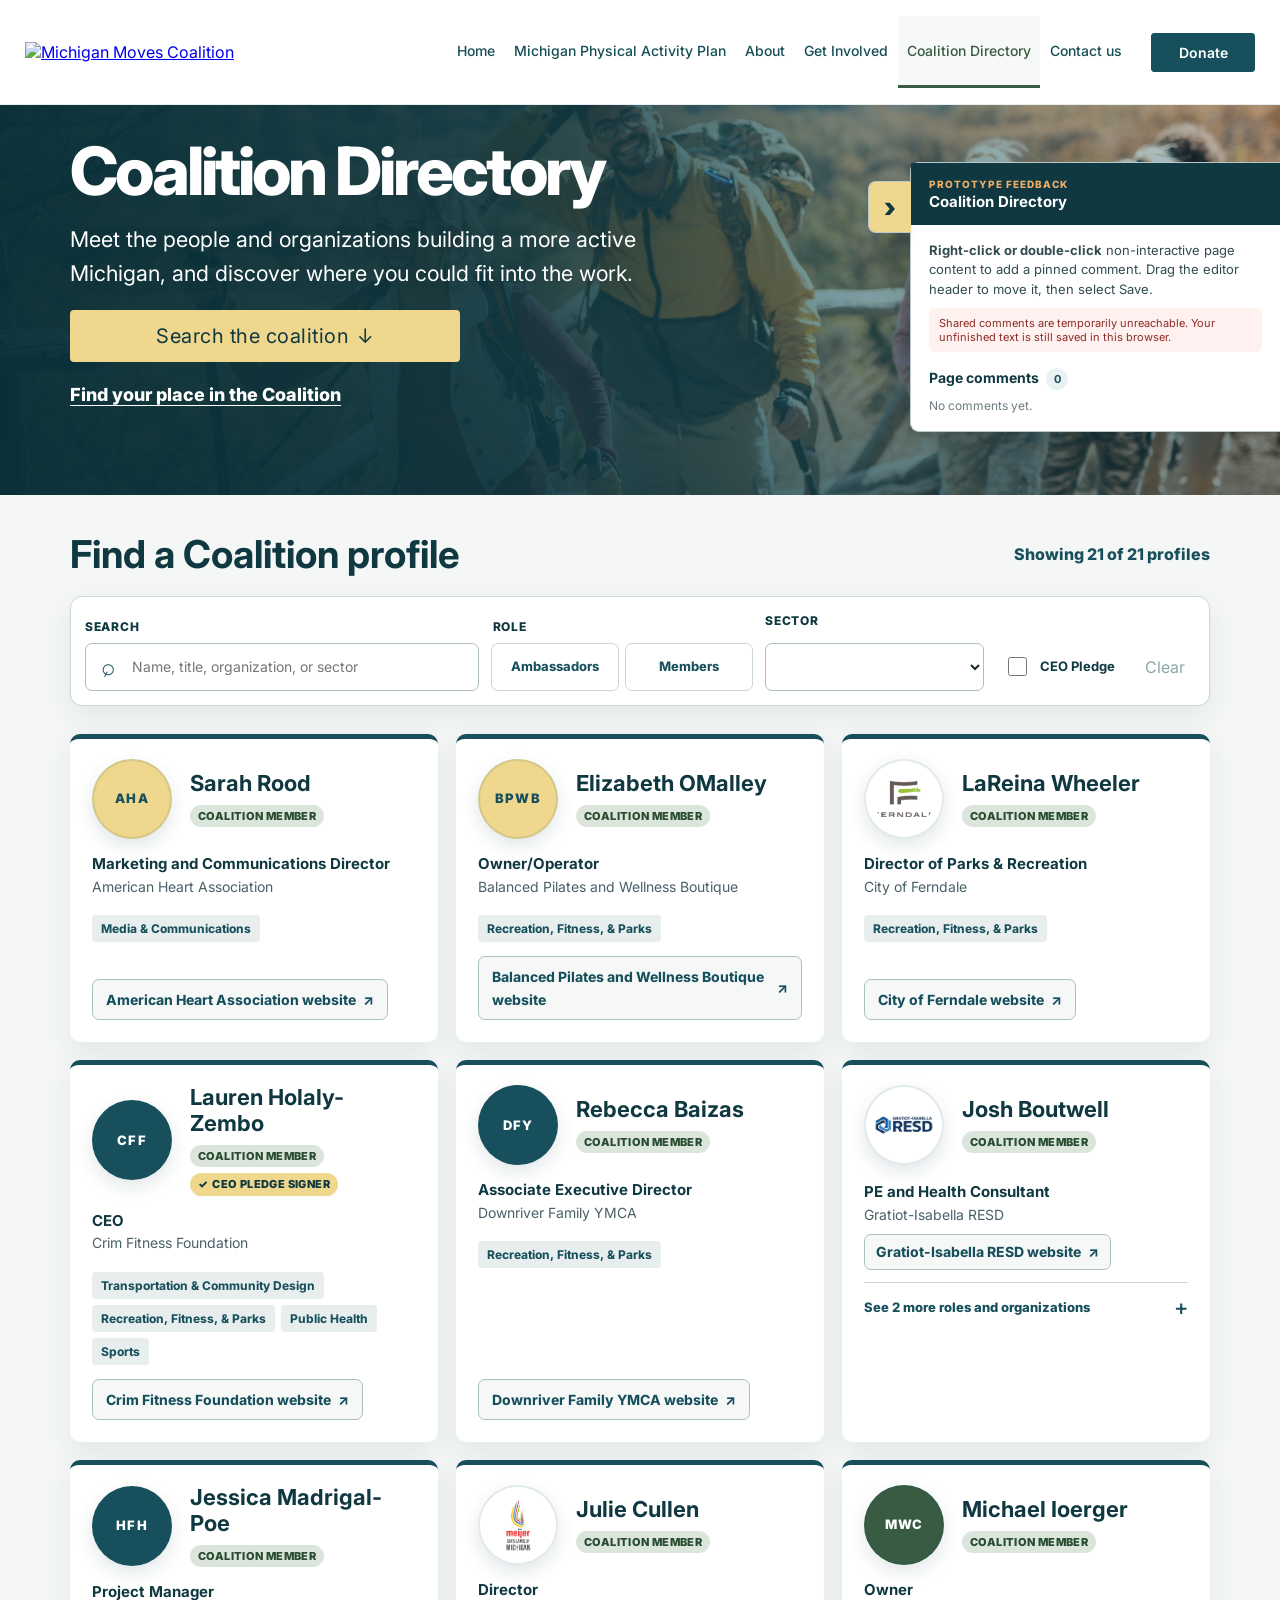
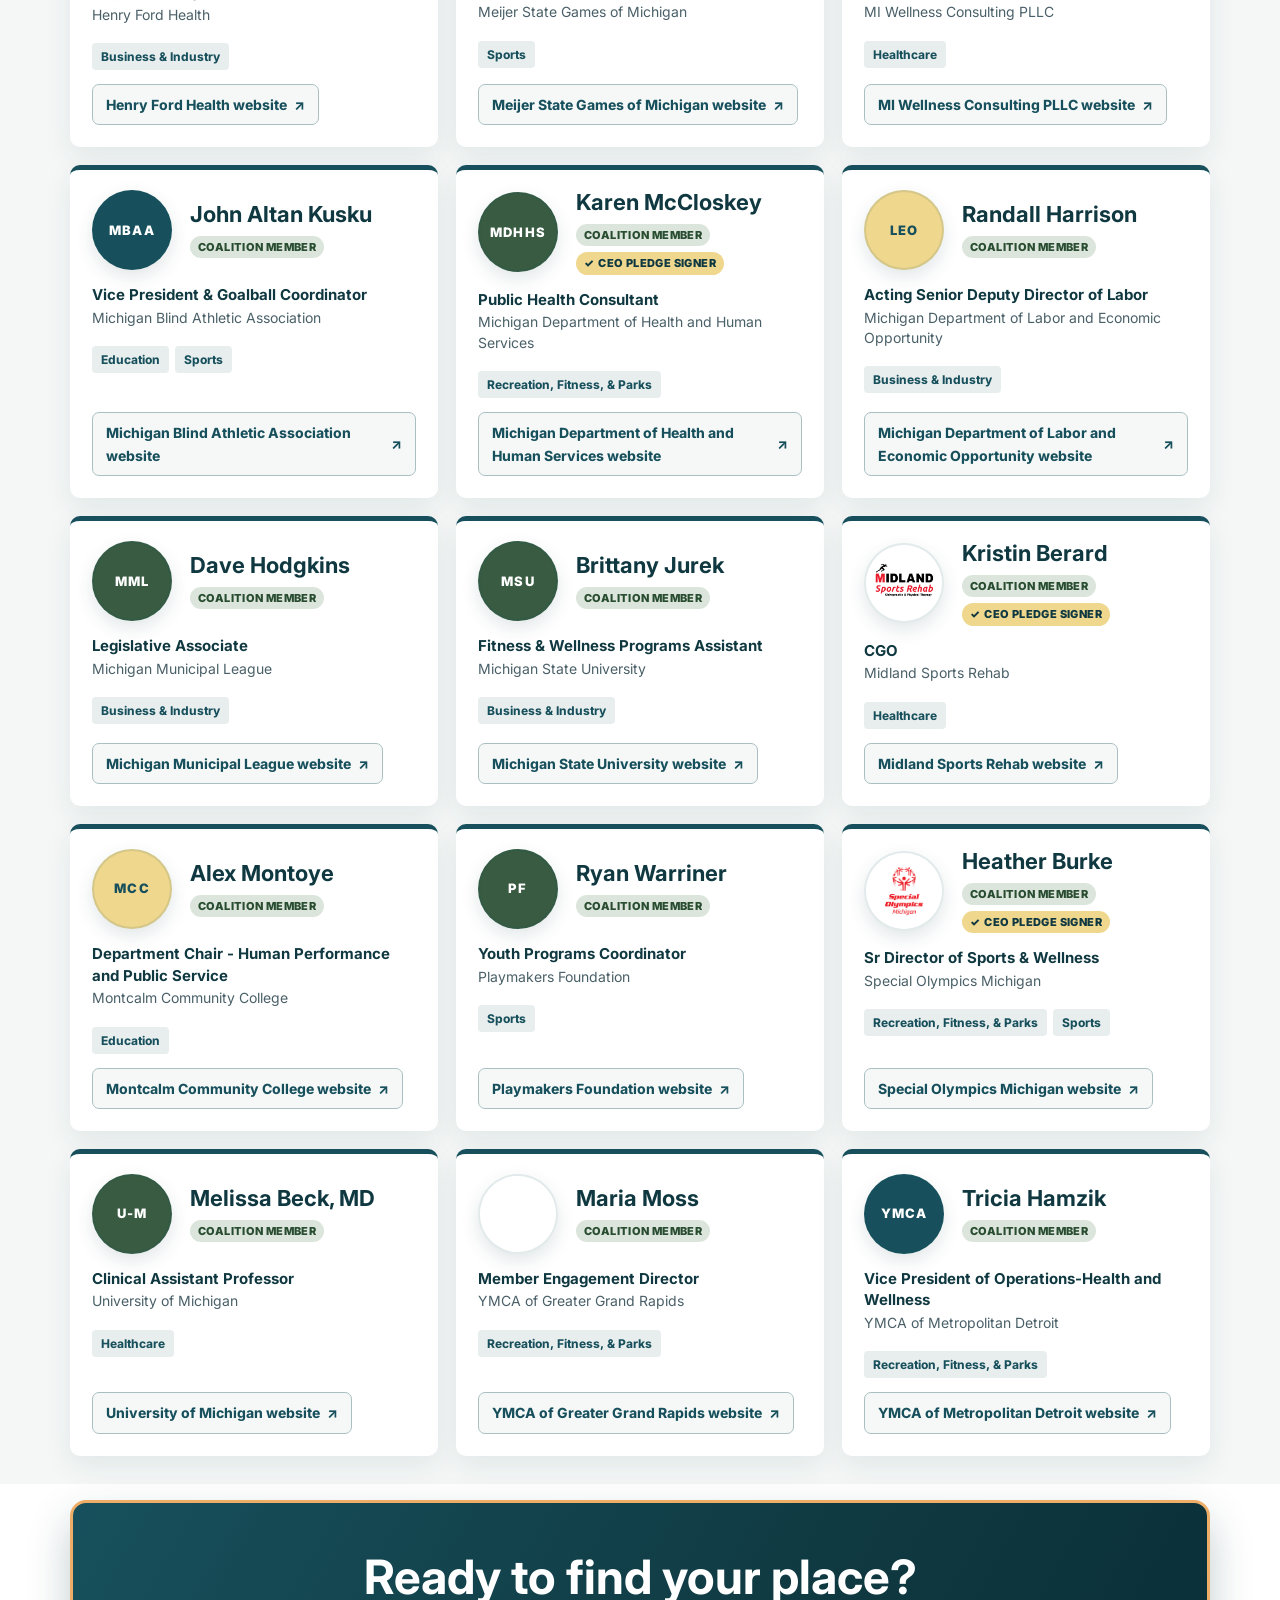
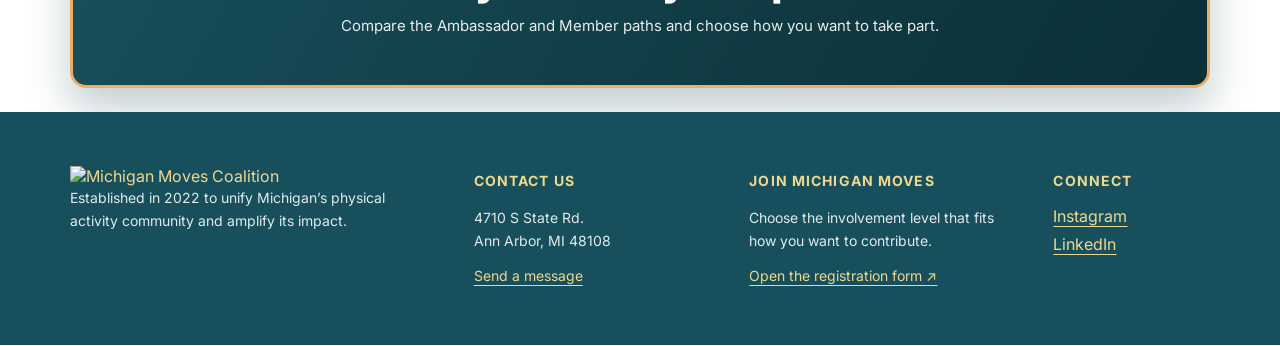
==== docs/directory/variation-a/index.html @ a7f6bd6b "Refine page disclosures and WordPress logo fit" ====
<!doctype html>
<html lang="en">
<head>
  <meta charset="utf-8">
  <meta name="viewport" content="width=device-width, initial-scale=1">
  <meta name="robots" content="noindex, nofollow">
  <meta name="description" content="Find Michigan Moves Coalition members and ambassadors by name, role, organization, or sector.">
  <title>Coalition Directory | Michigan Moves Coalition</title>
  <link rel="icon" href="https://mimoves.org/wp-content/uploads/2024/03/Michigan-Moves_Logo-file-02-scaled-e1778529809704-1024x288.png">
  <link rel="preconnect" href="https://fonts.googleapis.com">
  <link rel="preconnect" href="https://fonts.gstatic.com" crossorigin>
  <link href="https://fonts.googleapis.com/css2?family=Inter:wght@400;500;600;700;800;900&amp;display=swap" rel="stylesheet">
  <link rel="stylesheet" href="../../assets/prototype.css?v=20260915-disclosures-5">
  <link rel="stylesheet" href="../../assets/feedback.css?v=20260813-flow-height">
  <script src="../../assets/shared.js?v=20260908-latest-comments-4" defer></script>
  <script src="../../assets/directory-data.js?v=20260915-member-directory-1" defer></script>
  <script src="../../assets/directory.js?v=20260915-disclosures-6" defer></script>
  <script src="../../assets/feedback-config.js?v=20260804-feedback-v8" defer></script>
  <script src="../../assets/feedback.js?v=20260813-dynamic-height" defer></script>
</head>
<body class="mmc-standalone" data-site-root="../../" data-variation="a" data-feedback-page="directory-variation-a" data-feedback-title="Coalition Directory">
  <div data-preview-header data-active="directory"></div>

  <!-- BEGIN WORDPRESS / ELEMENTOR PAGE-BODY BLOCK -->
  <main id="main-content" class="mmc-page mmc-directory mmc-directory--a mmc-final-a" data-directory-mode="cards">
    <section class="mmc-hero mmc-final-hero mmc-directory-hero" aria-labelledby="directory-a-title">
      <div class="mmc-container mmc-hero__inner">
        <div class="mmc-final-hero__grid mmc-welcome-hero__grid">
          <div class="mmc-hero__content">

            <h1 id="directory-a-title">Coalition Directory</h1>
            <p class="mmc-hero__lead">Meet the people and organizations building a more active Michigan, and discover where you could fit into the work.</p>
            <button class="mmc-btn mmc-search-coalition" type="button" data-directory-jump>Search the coalition <span aria-hidden="true">↓</span></button>
            <p class="mmc-hero__quiet-link"><a href="../../get-involved/variation-a/">Find your place in the Coalition</a></p>
          </div>
        </div>
      </div>
    </section>

    <section class="mmc-section mmc-directory-command-section" id="directory-filters-a" aria-labelledby="filters-a-heading">
      <div class="mmc-container">
        <div class="mmc-directory-command">
          <div class="mmc-directory-command__heading">
            <div><h2 id="filters-a-heading">Find a Coalition profile</h2></div>
            <div class="mmc-directory-command__actions">
              <p id="directory-result-count-a" data-result-count role="status" aria-live="polite" aria-atomic="true"></p>
            </div>
          </div>
          <div class="mmc-directory-filterbar">
            <div class="mmc-directory-searchbox">
              <label for="search-a">Search</label>
              <span aria-hidden="true">⌕</span>
              <input id="search-a" type="search" data-directory-search aria-controls="directory-results-a" aria-describedby="directory-result-count-a" placeholder="Name, title, organization, or sector" autocomplete="off">
            </div>
            <fieldset class="mmc-role-quick-filter">
              <legend>Role</legend>
              <button type="button" data-directory-role-button="Coalition Ambassador" aria-pressed="false">Ambassadors</button>
              <button type="button" data-directory-role-button="Coalition Member" aria-pressed="false">Members</button>
            </fieldset>
            <div class="mmc-field mmc-directory-sector"><label for="sector-a">Sector</label><select id="sector-a" data-directory-sector></select></div>
            <label class="mmc-checkbox mmc-directory-credential"><input type="checkbox" data-directory-ceo> CEO Pledge</label>
            <button class="mmc-clear-button" type="button" data-clear-filters>Clear</button>
          </div>
        </div>
        <div class="mmc-directory-tools">
          <div id="directory-results-a" class="mmc-directory-results--cards" data-directory-results aria-busy="false"></div>
        </div>
      </div>
    </section>

    <section class="mmc-section mmc-section--cream mmc-section--tight" aria-labelledby="directory-join-a-heading">
      <div class="mmc-container">
        <a href="../../get-involved/variation-a/" class="mmc-directory-join-callout mmc-directory-join-callout--final">
          <div><h2 id="directory-join-a-heading">Ready to find your place?</h2><p>Compare the Ambassador and Member paths and choose how you want to take part.</p></div>
        </a>
      </div>
    </section>
  </main>
  <!-- END WORDPRESS / ELEMENTOR PAGE-BODY BLOCK -->

  <div data-preview-footer></div>
</body>
</html>
---- docs/assets/prototype.css ----
/* Standalone preview shell. Transfer only the .mmc-page block into WordPress. */
body.mmc-standalone {
  margin: 0;
  min-width: 320px;
  overflow-x: hidden;
  background: #fff;
  color: #1a2b2e;
  font-family: Inter, Arial, sans-serif;
}

/* Hosted review wrapper. Keep separate from the WordPress-transferable .mmc-page block. */
.mmc-review-bar { background: #0f3840; color: rgba(255,255,255,.9); font-family: Inter, Arial, sans-serif; }
.mmc-review-bar__inner { width: min(100% - 32px, 1230px); min-height: 42px; margin: 0 auto; display: flex; align-items: center; justify-content: space-between; gap: 18px; font-size: 12px; line-height: 1.4; }
.mmc-review-bar strong { color: #efd78e; font-weight: 750; }
.mmc-review-bar a { color: #fff; font-weight: 700; text-underline-offset: 3px; white-space: nowrap; }
.mmc-review-bar a:hover { color: #efd78e; }
.mmc-review-bar a:focus-visible { outline: 3px solid #eeae68; outline-offset: 3px; }

.mmc-standalone *,
.mmc-standalone *::before,
.mmc-standalone *::after { box-sizing: border-box; }

.mmc-visually-hidden {
  position: absolute !important;
  width: 1px !important;
  height: 1px !important;
  padding: 0 !important;
  margin: -1px !important;
  overflow: hidden !important;
  clip: rect(0, 0, 0, 0) !important;
  white-space: nowrap !important;
  border: 0 !important;
}

.mmc-skip-link {
  position: fixed;
  z-index: 9999;
  top: 12px;
  left: 12px;
  transform: translateY(-150%);
  padding: 11px 16px;
  border-radius: 4px;
  background: #efd78e;
  color: #0f3840;
  font: 700 14px/1 Inter, sans-serif;
  text-decoration: none;
}
.mmc-skip-link:focus { transform: translateY(0); }

.mmc-preview-header {
  position: relative;
  z-index: 100;
  background: #fff;
  border-bottom: 1px solid #e8eeed;
}
.mmc-preview-header__inner {
  width: min(100% - 40px, 1230px);
  min-height: 104px;
  margin: 0 auto;
  display: flex;
  align-items: center;
  gap: 20px;
}
.mmc-preview-brand { display: block; flex: 0 0 275px; }
.mmc-preview-brand img { display: block; width: 275px; height: auto; }
.mmc-desktop-nav { min-width: 0; flex: 1; }
.mmc-desktop-nav ul,
.mmc-mobile-nav ul { margin: 0; padding: 0; list-style: none; }
.mmc-desktop-nav ul { display: flex; align-items: stretch; justify-content: flex-end; gap: 1px; }
.mmc-desktop-nav a {
  min-height: 72px;
  padding: 0 9px;
  display: flex;
  align-items: center;
  border-bottom: 3px solid transparent;
  color: #174d58;
  font-size: 14px;
  font-weight: 500;
  line-height: 1.25;
  text-align: center;
  text-decoration: none;
  transition: color .16s ease, border-color .16s ease, background .16s ease;
}
.mmc-desktop-nav a:hover,
.mmc-desktop-nav a:focus-visible,
.mmc-desktop-nav a.is-active {
  border-bottom-color: #385b41;
  background: #f7f9f8;
  color: #385b41;
}
.mmc-donate-button {
  flex: 0 0 auto;
  display: inline-flex;
  align-items: center;
  justify-content: center;
  min-width: 104px;
  min-height: 39px;
  padding: 10px 20px;
  border: 1px solid #17505c;
  border-radius: 3px;
  background: #17505c;
  color: #fff;
  font-size: 14px;
  font-weight: 600;
  text-decoration: none;
  transition: background .16s ease, color .16s ease;
}
.mmc-donate-button:hover,
.mmc-donate-button:focus-visible { background: #efd78e; border-color: #efd78e; color: #0f3840; }
.mmc-menu-toggle {
  display: none;
  width: 44px;
  height: 44px;
  padding: 10px;
  border: 1px solid #c8d6d8;
  border-radius: 4px;
  background: #f5f8f7;
  color: #17505c;
}
.mmc-menu-toggle__icon { display: grid; gap: 4px; }
.mmc-menu-toggle__icon span { display: block; width: 22px; height: 2px; background: currentColor; transition: transform .2s ease, opacity .2s ease; }
.mmc-menu-toggle[aria-expanded="true"] .mmc-menu-toggle__icon span:nth-child(1) { transform: translateY(6px) rotate(45deg); }
.mmc-menu-toggle[aria-expanded="true"] .mmc-menu-toggle__icon span:nth-child(2) { opacity: 0; }
.mmc-menu-toggle[aria-expanded="true"] .mmc-menu-toggle__icon span:nth-child(3) { transform: translateY(-6px) rotate(-45deg); }
.mmc-mobile-nav { padding: 0 20px 20px; border-top: 1px solid #e8eeed; }
.mmc-mobile-nav[hidden] { display: none; }
.mmc-mobile-nav a { display: block; padding: 13px 8px; border-bottom: 1px solid #e8eeed; color: #174d58; font-size: 15px; font-weight: 600; text-decoration: none; }
.mmc-mobile-nav a.is-active { color: #385b41; border-left: 3px solid #efd78e; padding-left: 12px; }

.mmc-preview-footer { background: #17505c; color: rgba(255,255,255,.88); }
.mmc-preview-footer__inner {
  width: min(100% - 40px, 1140px);
  margin: 0 auto;
  padding: 54px 0 46px;
  display: grid;
  grid-template-columns: 1.25fr .8fr .9fr .55fr;
  gap: 48px;
}
.mmc-preview-footer__brand img { width: 230px; max-width: 100%; height: auto; }
.mmc-preview-footer h2 { margin: 6px 0 16px; color: #efd78e; font-size: 14px; line-height: 1.3; letter-spacing: .08em; text-transform: uppercase; }
.mmc-preview-footer p { margin: 0 0 12px; font-size: 14px; line-height: 1.65; }
.mmc-preview-footer a { color: #efd78e; text-decoration-thickness: 1px; text-underline-offset: 4px; }
.mmc-preview-footer a:hover { color: #fff; }
.mmc-social-links { display: grid; gap: 8px; }
.mmc-preview-footer__bottom { padding: 16px 20px; border-top: 1px solid rgba(255,255,255,.15); text-align: center; }
.mmc-preview-footer__bottom p { margin: 0; font-size: 12px; }

/* WordPress-transferable page body: all selectors remain inside .mmc-page. */
.mmc-page {
  --mmc-primary: #17505c;
  --mmc-deep: #0f3840;
  --mmc-deeper: #0d3540;
  --mmc-light-teal: #226878;
  --mmc-green: #385b41;
  --mmc-gold: #efd78e;
  --mmc-gold-strong: #eeae68;
  --mmc-cream: #f7f4ed;
  --mmc-light: #f5f8f7;
  --mmc-mid: #e8eeed;
  --mmc-border: #c8d6d8;
  --mmc-text: #1a2b2e;
  --mmc-muted: #4a6068;
  --mmc-white: #fff;
  overflow: clip;
  color: var(--mmc-text);
  background: var(--mmc-white);
  font-family: Inter, Arial, sans-serif;
  font-size: 16px;
  line-height: 1.65;
}
.mmc-page *, .mmc-page *::before, .mmc-page *::after { box-sizing: border-box; }
.mmc-page h1, .mmc-page h2, .mmc-page h3, .mmc-page h4, .mmc-page p, .mmc-page ul, .mmc-page ol, .mmc-page dl { margin-top: 0; }
.mmc-page h1, .mmc-page h2, .mmc-page h3, .mmc-page h4 { color: var(--mmc-deep); font-family: Inter, Arial, sans-serif; line-height: 1.12; }
.mmc-page button, .mmc-page input, .mmc-page select { font: inherit; }
.mmc-page button, .mmc-page a { -webkit-tap-highlight-color: transparent; }
.mmc-page button { cursor: pointer; }
.mmc-page summary { cursor: pointer; }
.mmc-page a:focus-visible,
.mmc-page button:focus-visible,
.mmc-page summary:focus-visible,
.mmc-page input:focus-visible,
.mmc-page select:focus-visible,
.mmc-preview-header a:focus-visible,
.mmc-preview-header button:focus-visible,
.mmc-preview-footer a:focus-visible {
  outline: 3px solid var(--mmc-gold-strong, #eeae68);
  outline-offset: 3px;
}
.mmc-container { width: min(100% - 40px, 1140px); margin-inline: auto; }
.mmc-section { padding: 88px 0; }
.mmc-section--light { background: var(--mmc-light); }
.mmc-section--cream { background: var(--mmc-cream); }
.mmc-section--deep { background: var(--mmc-deep); color: #fff; }
.mmc-section--tight { padding-block: 64px; }
.mmc-eyebrow {
  margin-bottom: 15px;
  color: var(--mmc-gold-strong);
  font-size: 12px;
  font-weight: 800;
  letter-spacing: .14em;
  line-height: 1.3;
  text-transform: uppercase;
}
.mmc-eyebrow::before { content: ''; display: inline-block; width: 24px; height: 2px; margin: 0 10px 3px 0; background: currentColor; }
.mmc-section-heading { max-width: 760px; margin-bottom: 42px; }
.mmc-section-heading h2 { margin-bottom: 16px; font-size: clamp(2rem, 4.2vw, 3.1rem); letter-spacing: -.025em; }
.mmc-section-heading p { margin-bottom: 0; color: var(--mmc-muted); font-size: 17px; }
.mmc-section-heading--center { margin-inline: auto; text-align: center; }
.mmc-section-heading--center .mmc-eyebrow::before { display: none; }
.mmc-section-heading--light h2 { color: #fff; }
.mmc-section-heading--light p { color: rgba(255,255,255,.78); }
.mmc-btn {
  display: inline-flex;
  align-items: center;
  justify-content: center;
  gap: 8px;
  min-height: 48px;
  padding: 12px 22px;
  border: 1px solid transparent;
  border-radius: 4px;
  background: var(--mmc-gold);
  color: var(--mmc-deep);
  font-size: 14px;
  font-weight: 800;
  letter-spacing: .025em;
  line-height: 1.25;
  text-decoration: none;
  transition: transform .16s ease, background .16s ease, color .16s ease, border-color .16s ease;
}
.mmc-btn:hover { transform: translateY(-2px); background: var(--mmc-gold-strong); }
.mmc-btn--teal { background: var(--mmc-primary); color: #fff; }
.mmc-btn--teal:hover { background: var(--mmc-deep); }
.mmc-btn--outline { border-color: currentColor; background: transparent; color: #fff; }
.mmc-btn--outline:hover { background: rgba(255,255,255,.1); }
.mmc-btn-row { display: flex; flex-wrap: wrap; gap: 12px; }
.mmc-text-link { color: var(--mmc-primary); font-weight: 750; text-decoration-thickness: 1px; text-underline-offset: 4px; }

.mmc-hero {
  position: relative;
  color: #fff;
  background: linear-gradient(135deg, var(--mmc-deep) 0%, var(--mmc-primary) 58%, var(--mmc-green) 100%);
}
.mmc-hero::before {
  content: '';
  position: absolute;
  inset: 0;
  opacity: .42;
  background-image: radial-gradient(circle at 30px 30px, rgba(255,255,255,.07) 0 29px, transparent 30px);
  background-size: 60px 60px;
}
.mmc-hero__inner { position: relative; padding: 92px 0 82px; }
.mmc-hero__content { max-width: 740px; }
.mmc-hero h1 { max-width: 900px; margin-bottom: 22px; color: #fff; font-size: clamp(2.8rem, 7vw, 5rem); font-weight: 800; letter-spacing: -.045em; }
.mmc-hero__lead { max-width: 720px; margin-bottom: 30px; color: rgba(255,255,255,.86); font-size: clamp(1.05rem, 2vw, 1.24rem); line-height: 1.65; }
.mmc-hero__stat-row { display: flex; flex-wrap: wrap; gap: 26px 44px; margin-top: 48px; padding-top: 30px; border-top: 1px solid rgba(255,255,255,.18); }
.mmc-hero__stat { max-width: 210px; }
.mmc-hero__stat strong { display: block; color: var(--mmc-gold); font-size: 28px; line-height: 1; }
.mmc-hero__stat span { display: block; margin-top: 8px; color: rgba(255,255,255,.77); font-size: 13px; line-height: 1.45; }
.mmc-hero--split .mmc-hero__inner { display: grid; grid-template-columns: minmax(0, 1.12fr) minmax(340px, .72fr); gap: 64px; align-items: center; }
.mmc-hero__panel { padding: 32px; border: 1px solid rgba(255,255,255,.17); border-radius: 12px; background: rgba(255,255,255,.1); box-shadow: 0 22px 56px rgba(0,0,0,.16); backdrop-filter: blur(7px); }
.mmc-hero__panel h2 { margin-bottom: 12px; color: var(--mmc-gold); font-size: 22px; }
.mmc-hero__panel p { margin-bottom: 18px; color: rgba(255,255,255,.82); }
.mmc-hero__panel ul { margin: 0; padding-left: 20px; }
.mmc-hero__panel li + li { margin-top: 8px; }

/* Final Variation A heroes: aligned to the current MPAP split-image treatment. */
.mmc-final-hero .mmc-hero__inner { padding-block: 72px 54px; }
.mmc-final-hero__grid { display: grid; grid-template-columns: minmax(0,1.18fr) minmax(340px,.82fr); gap: 58px; align-items: center; }
.mmc-final-hero .mmc-hero__content { max-width: 660px; }
.mmc-final-hero h1 { max-width: 700px; font-size: clamp(2.9rem,5.6vw,4.7rem); }
.mmc-directory--a.mmc-final-a .mmc-final-hero h1 { font-size: clamp(2.75rem,5vw,4.25rem); }
.mmc-final-hero__commitment { max-width: 650px; margin: -6px 0 26px; padding: 14px 17px; border-left: 3px solid var(--mmc-gold); background: rgba(255,255,255,.08); color: rgba(255,255,255,.85); font-size: 14px; line-height: 1.55; }
.mmc-final-hero__commitment strong { color: var(--mmc-gold); }
.mmc-final-hero__media { position: relative; z-index: 1; min-height: 420px; margin: 0; padding: 10px; border-radius: 14px; background: linear-gradient(145deg,var(--mmc-gold),var(--mmc-gold-strong)); box-shadow: 0 24px 58px rgba(0,0,0,.22); }
.mmc-final-hero__media img { width: 100%; height: 100%; min-height: 400px; display: block; border-radius: 8px; object-fit: cover; }
.mmc-involved--a .mmc-final-hero__media img { object-position: 50% center; }
.mmc-directory--a .mmc-final-hero__media img { object-position: 50% center; }
.mmc-final-hero__facts { position: relative; z-index: 1; display: grid; grid-template-columns: repeat(3,minmax(0,1fr)); gap: 28px; margin-top: 44px; padding-top: 28px; border-top: 1px solid rgba(255,255,255,.2); }
.mmc-final-hero__facts > div { display: grid; grid-template-columns: auto minmax(0,1fr); gap: 12px; align-items: center; }
.mmc-final-hero__facts strong { color: var(--mmc-gold); font-size: 30px; line-height: 1; }
.mmc-final-hero__facts span { max-width: 220px; color: rgba(255,255,255,.78); font-size: 12px; line-height: 1.45; }

/* Get Involved */
.mmc-role-switch { display: grid; grid-template-columns: 1fr 1fr; gap: 10px; margin: 38px 0 0; padding: 8px; border-radius: 9px; background: rgba(255,255,255,.11); }
.mmc-role-switch button { min-height: 50px; padding: 11px 16px; border: 1px solid transparent; border-radius: 6px; background: transparent; color: rgba(255,255,255,.85); font-size: 14px; font-weight: 750; }
.mmc-role-switch button:hover, .mmc-role-switch button.is-active { border-color: rgba(255,255,255,.18); background: #fff; color: var(--mmc-deep); }
.mmc-role-grid { display: grid; grid-template-columns: 1fr 1fr; gap: 24px; align-items: stretch; }
.mmc-role-card { scroll-margin-top: 28px; overflow: hidden; border: 1px solid var(--mmc-border); border-radius: 10px; background: #fff; box-shadow: 0 12px 32px rgba(15,56,64,.07); }
.mmc-role-card__header { min-height: 205px; padding: 34px 34px 30px; color: #fff; background: var(--mmc-primary); }
.mmc-role-card--member .mmc-role-card__header { background: var(--mmc-deep); }
.mmc-role-card__number { display: block; margin-bottom: 28px; color: var(--mmc-gold); font-size: 12px; font-weight: 800; letter-spacing: .14em; text-transform: uppercase; }
.mmc-role-card h3 { margin-bottom: 10px; color: #fff; font-size: 30px; }
.mmc-role-card__tagline { margin: 0; color: var(--mmc-gold); font-weight: 650; }
.mmc-role-card__body { padding: 34px; }
.mmc-role-card__best { min-height: 122px; margin-bottom: 28px; padding: 20px; border-left: 4px solid var(--mmc-gold-strong); background: var(--mmc-cream); }
.mmc-role-card__best strong { display: block; margin-bottom: 7px; color: var(--mmc-deep); font-size: 12px; letter-spacing: .1em; text-transform: uppercase; }
.mmc-role-card h4 { margin: 28px 0 12px; font-size: 15px; letter-spacing: .07em; text-transform: uppercase; }
.mmc-check-list { margin: 0; padding: 0; list-style: none; }
.mmc-check-list li { position: relative; padding-left: 28px; }
.mmc-check-list li + li { margin-top: 11px; }
.mmc-check-list li::before { content: '✓'; position: absolute; left: 0; top: 0; color: var(--mmc-green); font-weight: 900; }
.mmc-commitment { margin: 28px 0 4px; padding: 17px 18px; border-radius: 6px; background: var(--mmc-light); color: var(--mmc-deep); }
.mmc-commitment strong { color: var(--mmc-primary); }
.mmc-role-card .mmc-btn { width: 100%; margin-top: 30px; }
.mmc-role-card.is-selected, .mmc-tab-panel.is-selected { border-color: var(--mmc-gold-strong); box-shadow: 0 0 0 3px rgba(238,174,104,.28), 0 14px 36px rgba(15,56,64,.11); }
.mmc-page [data-select-role][aria-pressed="true"] { background: var(--mmc-gold); color: var(--mmc-deep); }
.mmc-consent-note { margin-top: 24px; padding: 17px 20px; border: 1px solid #dce5e4; border-radius: 7px; background: #fff; color: var(--mmc-muted); font-size: 14px; }
.mmc-consent-note strong { color: var(--mmc-primary); }
.mmc-pathway-signal { margin: 0 0 28px; padding: 16px 18px; border-radius: 7px; background: var(--mmc-primary); color: #fff; }
.mmc-role-card--member .mmc-pathway-signal { background: var(--mmc-deep); }
.mmc-pathway-signal strong, .mmc-pathway-signal span { display: block; }
.mmc-pathway-signal strong { color: var(--mmc-gold); font-size: 15px; line-height: 1.4; }
.mmc-pathway-signal span { margin-top: 3px; color: rgba(255,255,255,.78); font-size: 12px; }
.mmc-involved--a.mmc-final-a .mmc-role-card__best { min-height: 136px; }

.mmc-partner-strip { display: grid; grid-template-columns: minmax(0,1fr) auto; gap: 36px; align-items: center; margin-top: 30px; padding: 28px 30px; border: 1px solid var(--mmc-border); border-top: 4px solid var(--mmc-gold-strong); border-radius: 9px; background: #fff; }
.mmc-partner-strip .mmc-eyebrow { margin-bottom: 9px; }
.mmc-partner-strip h2 { margin-bottom: 8px; font-size: clamp(1.45rem,2.8vw,2rem); }
.mmc-partner-strip p:last-child { max-width: 790px; margin-bottom: 0; color: var(--mmc-muted); font-size: 14px; }
.mmc-partner-strip .mmc-btn { white-space: nowrap; }

.mmc-comparison-matrix { overflow: hidden; border: 1px solid var(--mmc-border); border-radius: 10px; background: #fff; box-shadow: 0 10px 30px rgba(15,56,64,.055); }
.mmc-comparison-matrix__row { display: grid; grid-template-columns: minmax(155px,.58fr) minmax(0,1fr) minmax(0,1fr); }
.mmc-comparison-matrix__row:nth-child(odd):not(.mmc-comparison-matrix__header) { background: var(--mmc-light); }
.mmc-comparison-matrix__row + .mmc-comparison-matrix__row { border-top: 1px solid var(--mmc-border); }
.mmc-comparison-matrix__row > * { min-width: 0; padding: 22px 24px; }
.mmc-comparison-matrix__row > * + * { border-left: 1px solid var(--mmc-border); }
.mmc-comparison-matrix__header { background: var(--mmc-deep); color: #fff; font-size: 14px; font-weight: 800; }
.mmc-comparison-matrix__header > * + * { border-left-color: rgba(255,255,255,.18); }
.mmc-comparison-matrix__label { color: var(--mmc-primary); font-size: 12px; font-weight: 850; letter-spacing: .07em; text-transform: uppercase; }
.mmc-comparison-matrix [role="cell"] { color: var(--mmc-muted); font-size: 14px; }
.mmc-comparison-matrix [role="cell"] strong { color: var(--mmc-deep); }
.mmc-comparison-matrix ul { margin: 0; padding-left: 18px; }
.mmc-comparison-matrix li + li { margin-top: 7px; }
.mmc-comparison-matrix__actions [role="cell"] { display: flex; align-items: center; }
.mmc-comparison-matrix__actions .mmc-btn { width: 100%; }

.mmc-compare-details { margin-top: 30px; overflow: hidden; border: 1px solid var(--mmc-border); border-radius: 10px; background: #fff; }
.mmc-compare-details > summary { min-height: 66px; padding: 18px 24px; display: flex; align-items: center; justify-content: space-between; gap: 20px; color: var(--mmc-deep); font-size: 17px; font-weight: 800; list-style: none; }
.mmc-compare-details > summary::-webkit-details-marker { display: none; }
.mmc-compare-details > summary:hover { background: var(--mmc-mid); }
.mmc-compare-details > summary span { color: var(--mmc-primary); font-size: 24px; font-weight: 500; transition: transform .18s ease; }
.mmc-compare-details[open] > summary { border-bottom: 1px solid var(--mmc-border); background: var(--mmc-mid); }
.mmc-compare-details[open] > summary span { transform: rotate(45deg); }
.mmc-compare-details__body { padding: 24px; }
.mmc-compare-details__body .mmc-comparison-matrix { box-shadow: none; }

.mmc-no-js-note { margin: -18px 0 30px; padding: 14px 16px; border-left: 4px solid var(--mmc-gold-strong); background: var(--mmc-cream); color: var(--mmc-muted); font-size: 14px; }
.mmc-js .mmc-no-js-note { display: none; }
html:not(.mmc-js) .mmc-involved--b .mmc-comparison-tabs { display: none; }
html:not(.mmc-js) .mmc-involved--b .mmc-comparison-shell { grid-template-columns: 1fr; }
html:not(.mmc-js) .mmc-involved--b .mmc-tab-panel { grid-column: 1; }

.mmc-partner-callout { position: relative; overflow: hidden; display: grid; grid-template-columns: 1fr auto; gap: 48px; align-items: center; padding: 48px 52px; border-radius: 10px; color: #fff; background: var(--mmc-deep); }
.mmc-partner-callout::after { content: ''; position: absolute; width: 240px; height: 240px; right: -100px; top: -120px; border: 46px solid rgba(239,215,142,.12); border-radius: 50%; }
.mmc-partner-callout h2 { margin-bottom: 13px; color: #fff; font-size: clamp(1.8rem, 4vw, 2.65rem); }
.mmc-partner-callout p { max-width: 760px; margin-bottom: 0; color: rgba(255,255,255,.78); }
.mmc-partner-callout .mmc-eyebrow { margin-bottom: 12px; }
.mmc-partner-callout .mmc-btn { position: relative; z-index: 1; }

.mmc-process-grid { position: relative; display: grid; grid-template-columns: repeat(3, 1fr); gap: 28px; }
.mmc-process-grid::before { content: ''; position: absolute; top: 31px; left: 14%; right: 14%; height: 2px; background: var(--mmc-border); }
.mmc-process-step { position: relative; padding-top: 2px; }
.mmc-process-step__number { position: relative; z-index: 1; width: 62px; height: 62px; margin-bottom: 24px; display: grid; place-items: center; border: 7px solid var(--mmc-light); border-radius: 50%; background: var(--mmc-primary); color: #fff; font-size: 17px; font-weight: 800; }
.mmc-process-step h3 { margin-bottom: 12px; font-size: 21px; }
.mmc-process-step p { color: var(--mmc-muted); }
.mmc-process-step ul { padding-left: 19px; color: var(--mmc-muted); }

.mmc-form-panel { overflow: hidden; display: grid; grid-template-columns: .8fr 1.2fr; border: 1px solid var(--mmc-border); border-radius: 12px; background: #fff; box-shadow: 0 18px 52px rgba(15,56,64,.1); }
.mmc-form-panel__aside { padding: 48px; color: #fff; background: var(--mmc-deep); }
.mmc-form-panel__aside h2 { color: #fff; font-size: 34px; }
.mmc-form-panel__aside p { color: rgba(255,255,255,.78); }
.mmc-form-panel__fields { display: grid; grid-template-columns: 1fr 1fr; gap: 8px 22px; margin-top: 30px; }
.mmc-form-panel__fields span { padding: 9px 0; border-bottom: 1px solid rgba(255,255,255,.18); color: var(--mmc-gold); font-size: 13px; }
.mmc-form-panel__message { min-height: 420px; padding: 62px; display: flex; flex-direction: column; align-items: flex-start; justify-content: center; }
.mmc-form-panel__icon { width: 56px; height: 56px; margin-bottom: 24px; display: grid; place-items: center; border-radius: 50%; background: var(--mmc-gold); color: var(--mmc-deep); font-size: 25px; font-weight: 800; }
.mmc-form-panel__message h3 { margin-bottom: 12px; font-size: 25px; }
.mmc-form-panel__message p { max-width: 560px; margin-bottom: 24px; color: var(--mmc-muted); }
.mmc-form-panel__message small { display: block; margin-top: 16px; color: var(--mmc-muted); font-size: 12px; }
.mmc-page [data-join-section] { scroll-margin-top: 24px; }
.mmc-selected-pathway { margin-bottom: 22px; padding: 18px 22px; display: grid; grid-template-columns: auto minmax(0,1fr); gap: 2px 18px; align-items: center; border: 1px solid var(--mmc-gold-strong); border-radius: 8px; background: var(--mmc-cream); }
.mmc-selected-pathway[hidden] { display: none; }
.mmc-selected-pathway > span { grid-row: 1 / 3; padding: 7px 10px; border-radius: 999px; background: var(--mmc-gold); color: var(--mmc-deep); font-size: 11px; font-weight: 850; letter-spacing: .07em; text-transform: uppercase; }
.mmc-selected-pathway > strong { color: var(--mmc-deep); font-size: 20px; }
.mmc-selected-pathway > p { margin: 0; color: var(--mmc-muted); font-size: 13px; }
.mmc-selected-pathway:focus { outline: 3px solid var(--mmc-gold-strong); outline-offset: 3px; }

.mmc-comparison-shell { display: grid; grid-template-columns: 260px minmax(0, 1fr); gap: 30px; }
.mmc-comparison-tabs { align-self: start; display: grid; gap: 10px; padding: 10px; border-radius: 10px; background: var(--mmc-mid); }
.mmc-comparison-tabs button { position: relative; min-height: 82px; padding: 16px 42px 16px 18px; border: 1px solid transparent; border-radius: 7px; background: transparent; color: var(--mmc-primary); font-weight: 750; text-align: left; }
.mmc-comparison-tabs button::after { content: '→'; position: absolute; right: 18px; top: 50%; transform: translateY(-50%); }
.mmc-comparison-tabs button:hover, .mmc-comparison-tabs button.is-active { border-color: var(--mmc-border); background: #fff; color: var(--mmc-deep); box-shadow: 0 8px 20px rgba(15,56,64,.07); }
.mmc-tab-panel { padding: 40px; border: 1px solid var(--mmc-border); border-radius: 10px; background: #fff; }
.mmc-tab-panel[hidden] { display: none; }
.mmc-tab-panel__top { display: grid; grid-template-columns: 1fr auto; gap: 28px; align-items: start; padding-bottom: 28px; border-bottom: 1px solid var(--mmc-border); }
.mmc-tab-panel__top h3 { margin-bottom: 10px; font-size: 34px; }
.mmc-tab-panel__tag { display: inline-block; padding: 8px 12px; border-radius: 999px; background: var(--mmc-cream); color: var(--mmc-primary); font-size: 12px; font-weight: 800; letter-spacing: .06em; text-transform: uppercase; }
.mmc-tab-panel__columns { display: grid; grid-template-columns: 1fr 1fr; gap: 34px; padding-top: 28px; }
.mmc-tab-panel h4 { margin-bottom: 14px; font-size: 14px; letter-spacing: .08em; text-transform: uppercase; }
.mmc-tab-panel ul { margin-bottom: 0; padding-left: 20px; }
.mmc-tab-panel li + li { margin-top: 8px; }

.mmc-step-accordion { display: grid; gap: 12px; max-width: 900px; margin-inline: auto; }
.mmc-step-accordion__item { overflow: hidden; border: 1px solid var(--mmc-border); border-radius: 8px; background: #fff; }
.mmc-step-accordion__button { width: 100%; min-height: 82px; padding: 18px 24px; display: grid; grid-template-columns: 44px 1fr auto; gap: 18px; align-items: center; border: 0; background: #fff; color: var(--mmc-deep); text-align: left; }
.mmc-step-accordion__button:hover { background: var(--mmc-light); }
.mmc-step-accordion__number { width: 44px; height: 44px; display: grid; place-items: center; border-radius: 50%; background: var(--mmc-primary); color: #fff; font-weight: 800; }
.mmc-step-accordion__title { font-size: 18px; font-weight: 750; }
.mmc-step-accordion__chevron { font-size: 22px; transition: transform .18s ease; }
.mmc-step-accordion__button[aria-expanded="true"] .mmc-step-accordion__chevron { transform: rotate(45deg); }
.mmc-step-accordion__panel { padding: 2px 86px 28px; color: var(--mmc-muted); }
.mmc-step-accordion__panel[hidden] { display: none; }
.mmc-step-accordion__panel ul { padding-left: 19px; }
.mmc-process-selection { max-width: 900px; margin: 0 auto 18px; padding: 17px 20px; display: grid; grid-template-columns: auto minmax(0,1fr); gap: 2px 18px; align-items: center; border: 1px dashed #9db1b5; border-radius: 8px; background: var(--mmc-cream); }
.mmc-process-selection > span { grid-row: 1 / 3; color: var(--mmc-primary); font-size: 11px; font-weight: 850; letter-spacing: .08em; text-transform: uppercase; }
.mmc-process-selection > strong { color: var(--mmc-deep); }
.mmc-process-selection > p { margin: 0; color: var(--mmc-muted); font-size: 13px; }
.mmc-process-selection.has-selection { border-style: solid; border-color: var(--mmc-gold-strong); }

.mmc-onboarding-grid { display: grid; grid-template-columns: 1fr 1fr; gap: 24px; }
.mmc-onboarding-card { padding: 34px; border: 1px solid var(--mmc-border); border-top: 5px solid var(--mmc-primary); border-radius: 9px; background: #fff; box-shadow: 0 10px 28px rgba(15,56,64,.055); }
.mmc-onboarding-card--member { border-top-color: var(--mmc-deep); }
.mmc-onboarding-card__path { display: block; margin-bottom: 12px; color: var(--mmc-primary); font-size: 11px; font-weight: 850; letter-spacing: .1em; text-transform: uppercase; }
.mmc-onboarding-card h3 { margin-bottom: 22px; font-size: 25px; }
.mmc-closing-link-row { display: grid; grid-template-columns: minmax(0,1fr) auto; gap: 30px; align-items: center; margin-top: 28px; padding: 24px 26px; border-top: 1px solid var(--mmc-border); background: rgba(255,255,255,.58); }
.mmc-closing-link-row p { max-width: 780px; margin: 0; color: var(--mmc-muted); font-size: 14px; }
.mmc-closing-link-row strong { color: var(--mmc-deep); }
.mmc-closing-link-row .mmc-text-link { white-space: nowrap; }
.mmc-onboarding-accordion { max-width: 900px; margin-inline: auto; display: grid; gap: 14px; }
.mmc-onboarding-details { overflow: hidden; border: 1px solid var(--mmc-border); border-radius: 9px; background: #fff; }
.mmc-onboarding-details > summary { min-height: 78px; padding: 17px 22px; display: flex; align-items: center; justify-content: space-between; gap: 22px; list-style: none; color: var(--mmc-deep); font-size: 18px; font-weight: 800; }
.mmc-onboarding-details > summary::-webkit-details-marker { display: none; }
.mmc-onboarding-details > summary:hover { background: var(--mmc-light); }
.mmc-onboarding-details > summary small { display: block; margin-bottom: 3px; color: var(--mmc-primary); font-size: 10px; font-weight: 850; letter-spacing: .08em; text-transform: uppercase; }
.mmc-onboarding-details > summary > span:last-child { color: var(--mmc-primary); font-size: 24px; font-weight: 500; transition: transform .18s ease; }
.mmc-onboarding-details[open] > summary { border-bottom: 1px solid var(--mmc-border); background: var(--mmc-light); }
.mmc-onboarding-details[open] > summary > span:last-child { transform: rotate(45deg); }
.mmc-onboarding-details > div { padding: 26px 28px 30px; }

/* Directory */
.mmc-demo-notice { display: flex; gap: 12px; align-items: flex-start; margin-top: 30px; padding: 14px 16px; border: 1px solid rgba(255,255,255,.18); border-radius: 7px; background: rgba(255,255,255,.09); color: rgba(255,255,255,.82); font-size: 13px; }
.mmc-demo-notice strong { color: var(--mmc-gold); }
.mmc-directory-intro { display: grid; grid-template-columns: .9fr 1.1fr; gap: 60px; align-items: center; }
.mmc-directory-intro .mmc-section-heading { margin-bottom: 0; }
.mmc-role-key { display: grid; grid-template-columns: repeat(3, 1fr); gap: 12px; }
.mmc-role-key__item { padding: 20px; border: 1px solid var(--mmc-border); border-top: 4px solid var(--mmc-primary); border-radius: 7px; background: #fff; }
.mmc-role-key__item:nth-child(2) { border-top-color: var(--mmc-deep); }
.mmc-role-key__item:nth-child(3) { border-top-color: var(--mmc-green); }
.mmc-role-key__item strong { display: block; margin-bottom: 6px; color: var(--mmc-deep); font-size: 14px; }
.mmc-role-key__item span { color: var(--mmc-muted); font-size: 12px; line-height: 1.45; }

.mmc-map-panel { overflow: hidden; display: grid; grid-template-columns: 1.08fr .92fr; border-radius: 12px; background: var(--mmc-deep); color: #fff; }
.mmc-map-visual { position: relative; min-height: 440px; padding: 40px; display: grid; place-items: center; background: linear-gradient(145deg, #144854, #1e6473); }
.mmc-map-visual svg { width: min(100%, 420px); height: auto; filter: drop-shadow(0 14px 24px rgba(0,0,0,.17)); }
.mmc-map-visual .mmc-map-land { fill: #efd78e; stroke: rgba(255,255,255,.55); stroke-width: 2; }
.mmc-map-dot { fill: #17505c; stroke: #fff; stroke-width: 2; }
.mmc-map-label { fill: #fff; font: 800 11px Inter, sans-serif; text-anchor: middle; dominant-baseline: middle; }
.mmc-map-marker { cursor: pointer; }
.mmc-map-marker .mmc-map-dot, .mmc-map-marker .mmc-map-label { transition: fill .16s ease, stroke .16s ease, stroke-width .16s ease; }
.mmc-map-marker:hover .mmc-map-dot, .mmc-map-marker.is-active .mmc-map-dot { fill: var(--mmc-gold); stroke: var(--mmc-deep); stroke-width: 3; }
.mmc-map-marker:hover .mmc-map-label, .mmc-map-marker.is-active .mmc-map-label { fill: var(--mmc-deep); }
.mmc-map-marker:focus-visible .mmc-map-dot { stroke: var(--mmc-gold-strong); stroke-width: 5; }
.mmc-map-copy { padding: 48px; display: flex; flex-direction: column; justify-content: center; }
.mmc-map-copy h2 { margin-bottom: 13px; color: #fff; font-size: 34px; }
.mmc-map-copy p { color: rgba(255,255,255,.76); }
.mmc-map-copy small { color: rgba(255,255,255,.6); line-height: 1.5; }
.mmc-map-selection { margin: 4px 0 0; padding: 12px 14px; border-left: 3px solid var(--mmc-gold); background: rgba(255,255,255,.08); color: #fff !important; font-size: 13px; }
.mmc-map-controls { display: grid; grid-template-columns: 1fr 1fr; gap: 8px; margin: 22px 0; }
.mmc-map-controls button { min-height: 42px; padding: 9px 11px; border: 1px solid rgba(255,255,255,.25); border-radius: 5px; background: rgba(255,255,255,.07); color: #fff; font-size: 12px; font-weight: 700; }
.mmc-map-controls button:hover, .mmc-map-controls button.is-active { border-color: var(--mmc-gold); background: var(--mmc-gold); color: var(--mmc-deep); }

.mmc-filter-shell { margin-top: -44px; position: relative; z-index: 2; padding: 28px; border: 1px solid var(--mmc-border); border-radius: 10px; background: #fff; box-shadow: 0 16px 38px rgba(15,56,64,.1); }
.mmc-directory--a.mmc-final-a .mmc-directory-search-heading { margin-bottom: 34px; }
.mmc-directory--a.mmc-final-a .mmc-filter-shell { margin-top: 0; }
.mmc-filter-consent-note { margin: 22px 0 0; padding: 13px 15px; border-left: 3px solid var(--mmc-gold-strong); background: var(--mmc-cream); color: var(--mmc-muted); font-size: 12px; line-height: 1.55; }
.mmc-filter-consent-note strong { color: var(--mmc-deep); }
.mmc-filter-grid { display: grid; grid-template-columns: 1.4fr repeat(3, 1fr); gap: 15px; align-items: end; }
.mmc-field { display: grid; gap: 7px; }
.mmc-field label, .mmc-field__label { color: var(--mmc-deep); font-size: 12px; font-weight: 800; letter-spacing: .055em; text-transform: uppercase; }
.mmc-field input[type="search"], .mmc-field select {
  width: 100%;
  min-height: 48px;
  padding: 10px 13px;
  border: 1px solid #aebfc2;
  border-radius: 4px;
  background: #fff;
  color: var(--mmc-text);
  font-size: 14px;
}
.mmc-field input[type="search"] { padding-left: 42px; background-image: url("data:image/svg+xml,%3Csvg xmlns='http://www.w3.org/2000/svg' width='18' height='18' fill='none' stroke='%234a6068' stroke-width='2'%3E%3Ccircle cx='8' cy='8' r='5.5'/%3E%3Cpath d='m12 12 4 4'/%3E%3C/svg%3E"); background-repeat: no-repeat; background-position: 14px center; }
.mmc-filter-actions { margin-top: 18px; display: flex; flex-wrap: wrap; justify-content: space-between; align-items: center; gap: 16px; }
.mmc-checkbox { display: inline-flex; align-items: center; gap: 10px; color: var(--mmc-deep); font-size: 14px; font-weight: 700; cursor: pointer; }
.mmc-checkbox input { width: 19px; height: 19px; accent-color: var(--mmc-primary); }
.mmc-clear-button { padding: 8px 2px; border: 0; background: transparent; color: var(--mmc-primary); font-size: 13px; font-weight: 800; text-decoration: underline; text-underline-offset: 4px; }
.mmc-clear-button:disabled { opacity: .5; cursor: default; text-decoration: none; }
.mmc-role-filter-row { display: flex; flex-wrap: wrap; gap: 8px; }
.mmc-role-filter-row button { min-height: 40px; padding: 8px 14px; border: 1px solid var(--mmc-border); border-radius: 999px; background: #fff; color: var(--mmc-primary); font-size: 13px; font-weight: 750; }
.mmc-role-filter-row button:hover, .mmc-role-filter-row button.is-active { border-color: var(--mmc-primary); background: var(--mmc-primary); color: #fff; }

.mmc-directory-tools { padding: 44px 0 24px; }
.mmc-result-bar { display: flex; align-items: center; justify-content: space-between; gap: 20px; margin-bottom: 22px; }
.mmc-result-bar p { margin: 0; color: var(--mmc-deep); font-weight: 750; }
.mmc-alphabet-wrap { margin-bottom: 28px; }
.mmc-alphabet-wrap > span { display: block; margin-bottom: 8px; color: var(--mmc-muted); font-size: 12px; font-weight: 750; letter-spacing: .06em; text-transform: uppercase; }
.mmc-alphabet { display: flex; flex-wrap: wrap; gap: 4px; }
.mmc-alphabet button { width: 32px; height: 32px; padding: 0; border: 1px solid transparent; border-radius: 3px; background: transparent; color: var(--mmc-primary); font-size: 12px; font-weight: 750; }
.mmc-alphabet button:first-child { width: 42px; }
.mmc-alphabet button:hover, .mmc-alphabet button.is-active { border-color: var(--mmc-primary); background: var(--mmc-primary); color: #fff; }
.mmc-directory-results--cards { display: grid; grid-template-columns: repeat(3, 1fr); gap: 18px; align-items: start; }
.mmc-directory-card { overflow: hidden; border: 1px solid var(--mmc-border); border-radius: 8px; background: #fff; box-shadow: 0 8px 24px rgba(15,56,64,.055); }
.mmc-directory-card__top { min-height: 165px; padding: 24px 24px 16px; display: grid; grid-template-columns: 70px 1fr; gap: 18px; }
.mmc-logo-placeholder { width: 70px; height: 70px; display: grid; place-items: center; border: 1px dashed #9db1b5; border-radius: 6px; background: var(--mmc-light); color: var(--mmc-muted); font-size: 11px; font-weight: 800; letter-spacing: .08em; text-transform: uppercase; }
.mmc-directory-card__heading h3 { margin: 11px 0 7px; font-size: 20px; }
.mmc-directory-card__heading p { margin: 0; color: var(--mmc-muted); font-size: 13px; }
.mmc-badge-row { display: flex; flex-wrap: wrap; gap: 6px; }
.mmc-role-badge, .mmc-credential-badge { display: inline-flex; align-items: center; gap: 4px; padding: 4px 8px; border-radius: 999px; font-size: 10px; font-weight: 850; letter-spacing: .035em; line-height: 1.3; text-transform: uppercase; }
.mmc-role-badge { background: #dfecee; color: var(--mmc-primary); }
.mmc-role-badge--coalition-member { background: #dce5dc; color: #294d31; }
.mmc-role-badge--partner { background: #f2ead3; color: #72501e; }
.mmc-credential-badge { background: var(--mmc-gold); color: var(--mmc-deep); }
.mmc-sector-tags { padding: 0 24px 18px; display: flex; flex-wrap: wrap; gap: 6px; }
.mmc-sector-tags span { padding: 5px 8px; border-radius: 4px; background: var(--mmc-mid); color: var(--mmc-primary); font-size: 10px; font-weight: 750; line-height: 1.35; }
.mmc-sector-line { min-height: 68px; margin: 0; padding: 14px 24px; border-top: 1px solid #edf1f0; color: var(--mmc-muted); font-size: 12px; }
.mmc-sector-line span { color: var(--mmc-deep); font-weight: 750; }
.mmc-profile-toggle { width: 100%; min-height: 46px; padding: 10px 24px; display: flex; justify-content: space-between; align-items: center; border: 0; border-top: 1px solid var(--mmc-border); background: var(--mmc-light); color: var(--mmc-primary); font-size: 13px; font-weight: 800; text-align: left; }
.mmc-profile-toggle:hover { background: var(--mmc-mid); }
.mmc-profile-toggle span { font-size: 20px; font-weight: 400; }
.mmc-profile-expansion { padding: 24px; border-top: 1px solid var(--mmc-border); }
.mmc-profile-expansion[hidden] { display: none; }
.mmc-profile-expansion dl, .mmc-directory-row__expansion dl { margin-bottom: 0; }
.mmc-profile-detail-grid { display: grid; gap: 15px; }
.mmc-profile-detail-grid dt { margin-bottom: 2px; color: var(--mmc-primary); font-size: 10px; font-weight: 850; letter-spacing: .07em; text-transform: uppercase; }
.mmc-profile-detail-grid dd { margin: 0; color: var(--mmc-deep); font-size: 13px; line-height: 1.45; }
.mmc-profile-detail-grid dd span { color: var(--mmc-muted); }
.mmc-profile-description { margin: 20px 0 14px; color: var(--mmc-muted); font-size: 13px; }
.mmc-profile-expansion .mmc-text-link, .mmc-directory-row__expansion .mmc-text-link { font-size: 13px; }
.mmc-empty-state { grid-column: 1 / -1; padding: 70px 24px; border: 1px dashed var(--mmc-border); border-radius: 8px; background: var(--mmc-light); text-align: center; }
.mmc-empty-state h3 { margin-bottom: 8px; }
.mmc-empty-state p { color: var(--mmc-muted); }
.mmc-empty-state button { border: 0; background: transparent; color: var(--mmc-primary); font-weight: 800; text-decoration: underline; text-underline-offset: 4px; }

.mmc-directory-join-callout { display: grid; grid-template-columns: minmax(0,1fr) auto; gap: 38px; align-items: center; padding: 38px 42px; border: 1px solid #e4dccb; border-radius: 10px; background: #fff; }
.mmc-directory-join-callout h2 { margin-bottom: 10px; font-size: clamp(1.7rem,3.4vw,2.45rem); }
.mmc-directory-join-callout p:last-child { max-width: 720px; margin-bottom: 0; color: var(--mmc-muted); }

.mmc-directory-toolbar-b { position: sticky; z-index: 30; top: var(--mmc-sticky-offset,12px); margin-bottom: 34px; padding: 22px 24px; border: 1px solid var(--mmc-border); border-top: 4px solid var(--mmc-gold-strong); border-radius: 9px; background: rgba(255,255,255,.97); box-shadow: 0 14px 34px rgba(15,56,64,.11); backdrop-filter: blur(8px); }
.mmc-directory-toolbar-b__grid { display: grid; grid-template-columns: 1.45fr repeat(3,1fr); gap: 13px; align-items: end; }
.mmc-mobile-filter-disclosure { display: none; }
.mmc-directory-tools--index { padding-top: 0; }
.mmc-alphabet-wrap--prominent { padding: 22px 24px; border: 1px solid var(--mmc-border); border-radius: 8px; background: #fff; }
.mmc-alphabet-wrap--prominent > span { color: var(--mmc-primary); font-size: 13px; }
.mmc-alphabet-wrap--prominent .mmc-alphabet { gap: 6px; }
.mmc-alphabet-wrap--prominent .mmc-alphabet button { width: 34px; height: 34px; border-color: var(--mmc-border); background: var(--mmc-light); }
.mmc-alphabet-wrap--prominent .mmc-alphabet button:first-child { width: 46px; }
.mmc-alphabet-wrap--prominent .mmc-alphabet button:hover, .mmc-alphabet-wrap--prominent .mmc-alphabet button.is-active { border-color: var(--mmc-primary); background: var(--mmc-primary); color: #fff; }
.mmc-directory-results--list { display: grid; gap: 9px; }
.mmc-directory-row { overflow: hidden; border: 1px solid var(--mmc-border); border-radius: 7px; background: #fff; transition: border-color .16s ease, box-shadow .16s ease; }
.mmc-directory-row:hover { border-color: #96adb1; box-shadow: 0 9px 25px rgba(15,56,64,.07); }
.mmc-directory-row__summary { min-height: 118px; padding: 18px 20px; display: grid; grid-template-columns: 66px minmax(0,1fr) 170px auto; gap: 18px; align-items: center; }
.mmc-directory-row__content h3 { margin: 8px 0 7px; font-size: 20px; }
.mmc-directory-row__content .mmc-sector-tags { padding: 0; }
.mmc-directory-row__region { color: var(--mmc-muted); font-size: 11px; line-height: 1.55; }
.mmc-directory-row__region span { display: block; margin-bottom: 4px; color: var(--mmc-primary); font-size: 9px; font-weight: 850; letter-spacing: .08em; text-transform: uppercase; }
.mmc-row-button { min-height: 42px; padding: 9px 13px; display: inline-flex; align-items: center; gap: 8px; border: 1px solid var(--mmc-primary); border-radius: 4px; background: transparent; color: var(--mmc-primary); font-size: 12px; font-weight: 800; white-space: nowrap; }
.mmc-row-button:hover { background: var(--mmc-primary); color: #fff; }
.mmc-row-button [data-toggle-icon] { font-size: 17px; font-weight: 500; }
.mmc-directory-row__expansion { padding: 26px 30px 30px 104px; border-top: 1px solid var(--mmc-border); background: var(--mmc-light); }
.mmc-directory-row__expansion[hidden] { display: none; }
.mmc-directory-row__expansion .mmc-profile-detail-grid { grid-template-columns: repeat(5,minmax(0,1fr)); gap: 22px; }
.mmc-directory-row__expansion .mmc-profile-description { max-width: 760px; }
.mmc-directory-coverage-disclosure { margin-top: 42px; overflow: hidden; border: 1px solid var(--mmc-border); border-radius: 10px; background: #fff; }
.mmc-directory-coverage-disclosure > summary { min-height: 78px; padding: 18px 24px; display: flex; align-items: center; justify-content: space-between; gap: 20px; color: var(--mmc-deep); font-size: 19px; font-weight: 800; list-style: none; }
.mmc-directory-coverage-disclosure > summary::-webkit-details-marker { display: none; }
.mmc-directory-coverage-disclosure > summary:hover { background: var(--mmc-mid); }
.mmc-directory-coverage-disclosure > summary small { display: block; margin-bottom: 2px; color: var(--mmc-primary); font-size: 10px; font-weight: 850; letter-spacing: .08em; text-transform: uppercase; }
.mmc-directory-coverage-disclosure > summary > span:last-child { color: var(--mmc-primary); font-size: 26px; font-weight: 500; transition: transform .18s ease; }
.mmc-directory-coverage-disclosure[open] > summary { border-bottom: 1px solid var(--mmc-border); background: var(--mmc-mid); }
.mmc-directory-coverage-disclosure[open] > summary > span:last-child { transform: rotate(45deg); }
.mmc-directory-coverage-disclosure__body { padding: 24px; }
.mmc-map-panel--secondary .mmc-map-visual { min-height: 390px; }
.mmc-secondary-credential-note { margin: 18px 0 0; }
.mmc-secondary-credential-note strong { color: var(--mmc-gold); }

@media (max-width: 1180px) {
  .mmc-preview-header__inner { width: min(100% - 28px, 1160px); gap: 12px; }
  .mmc-preview-brand { flex-basis: 235px; }
  .mmc-preview-brand img { width: 235px; }
  .mmc-desktop-nav a { padding-inline: 7px; font-size: 12.5px; }
  .mmc-donate-button { min-width: 88px; padding-inline: 14px; }
}

@media (max-width: 1024px) {
  .mmc-preview-header__inner { min-height: 86px; justify-content: space-between; }
  .mmc-preview-brand { flex-basis: 245px; }
  .mmc-preview-brand img { width: 245px; }
  .mmc-desktop-nav, .mmc-donate-button { display: none; }
  .mmc-menu-toggle { display: block; }
  .mmc-preview-footer__inner { grid-template-columns: 1.2fr 1fr 1fr; }
  .mmc-preview-footer__inner > :last-child { grid-column: 2 / 4; }
  .mmc-hero--split .mmc-hero__inner { grid-template-columns: 1fr; gap: 38px; }
  .mmc-final-hero__grid { grid-template-columns: minmax(0,1.08fr) minmax(300px,.72fr); gap: 34px; }
  .mmc-final-hero__media { min-height: 360px; }
  .mmc-final-hero__media img { min-height: 340px; }
  .mmc-final-hero h1 { font-size: clamp(2.8rem,6.6vw,4.15rem); }
  .mmc-hero__panel { max-width: 650px; }
  .mmc-role-card__body, .mmc-role-card__header { padding-inline: 28px; }
  .mmc-partner-callout { padding: 42px; }
  .mmc-form-panel { grid-template-columns: .9fr 1.1fr; }
  .mmc-form-panel__aside { padding: 38px; }
  .mmc-form-panel__message { padding: 42px; }
  .mmc-filter-grid { grid-template-columns: 1.2fr 1fr; }
  .mmc-directory-results--cards { grid-template-columns: 1fr 1fr; }
  .mmc-directory-toolbar-b__grid { grid-template-columns: 1.2fr 1fr; }
  .mmc-directory-row__summary { grid-template-columns: 60px minmax(0,1fr) auto; }
  .mmc-directory-row__region { display: none; }
  .mmc-directory-row__expansion { padding-left: 30px; }
  .mmc-directory-row__expansion .mmc-profile-detail-grid { grid-template-columns: repeat(3,minmax(0,1fr)); }
}

@media (max-width: 840px) {
  .mmc-comparison-shell { grid-template-columns: 1fr; }
  .mmc-comparison-tabs { grid-template-columns: 1fr 1fr; }
  .mmc-comparison-tabs button { min-height: 66px; padding: 13px; text-align: center; }
  .mmc-comparison-tabs button::after { display: none; }
  .mmc-tab-panel { padding: 32px; }
}

@media (max-width: 767px) {
  .mmc-review-bar__inner { min-height: 0; padding: 9px 0; align-items: flex-start; flex-direction: column; gap: 3px; }
  .mmc-container { width: min(100% - 32px, 1140px); }
  .mmc-preview-header__inner { width: calc(100% - 32px); min-height: 78px; }
  .mmc-preview-brand { flex-basis: 205px; }
  .mmc-preview-brand img { width: 205px; }
  .mmc-preview-footer__inner { grid-template-columns: 1fr; gap: 30px; padding-block: 44px; }
  .mmc-preview-footer__inner > :last-child { grid-column: auto; }
  .mmc-section { padding: 66px 0; }
  .mmc-section--tight { padding-block: 54px; }
  .mmc-section-heading { margin-bottom: 30px; }
  .mmc-section-heading h2 { font-size: 2.05rem; }
  .mmc-hero__inner { padding: 70px 0 64px; }
  .mmc-hero h1 { font-size: clamp(2.55rem, 13vw, 4rem); }
  .mmc-final-hero .mmc-hero__inner { padding-block: 62px 44px; }
  .mmc-final-hero__grid { grid-template-columns: 1fr; gap: 34px; }
  .mmc-final-hero__media { min-height: 320px; padding: 8px; }
  .mmc-final-hero__media img { min-height: 304px; }
  .mmc-final-hero__facts { grid-template-columns: 1fr; gap: 16px; margin-top: 34px; }
  .mmc-final-hero__facts > div { grid-template-columns: 74px minmax(0,1fr); }
  .mmc-final-hero__facts span { max-width: none; }
  .mmc-hero__stat-row { display: grid; grid-template-columns: 1fr 1fr; gap: 24px; }
  .mmc-hero__panel { padding: 26px; }
  .mmc-role-switch { grid-template-columns: 1fr; }
  .mmc-role-grid { grid-template-columns: 1fr; }
  .mmc-role-card__best { min-height: 0; }
  .mmc-comparison-matrix { overflow: visible; display: grid; gap: 14px; border: 0; border-radius: 0; background: transparent; box-shadow: none; }
  .mmc-comparison-matrix .mmc-comparison-matrix__header { display: none; }
  .mmc-comparison-matrix__row { overflow: hidden; display: grid; grid-template-columns: 1fr; border: 1px solid var(--mmc-border); border-radius: 8px; background: #fff !important; }
  .mmc-comparison-matrix__row + .mmc-comparison-matrix__row { border-top: 1px solid var(--mmc-border); }
  .mmc-comparison-matrix__row > * { padding: 18px 20px; }
  .mmc-comparison-matrix__row > * + * { border-top: 1px solid var(--mmc-border); border-left: 0; }
  .mmc-comparison-matrix__label { background: var(--mmc-deep); color: #fff; }
  .mmc-comparison-matrix [role="cell"]::before { content: attr(data-role-label); display: block; margin-bottom: 8px; color: var(--mmc-primary); font-size: 11px; font-weight: 850; letter-spacing: .07em; text-transform: uppercase; }
  .mmc-comparison-matrix__actions [role="cell"] { display: block; }
  .mmc-compare-details__body { padding: 14px; }
  .mmc-partner-callout { grid-template-columns: 1fr; gap: 28px; padding: 34px 28px; }
  .mmc-partner-strip { grid-template-columns: 1fr; gap: 22px; padding: 26px 24px; }
  .mmc-partner-strip .mmc-btn { width: 100%; white-space: normal; }
  .mmc-process-grid { grid-template-columns: 1fr; gap: 34px; }
  .mmc-process-grid::before { top: 20px; bottom: 20px; left: 27px; right: auto; width: 2px; height: auto; }
  .mmc-process-step { padding-left: 80px; }
  .mmc-process-step__number { position: absolute; left: 0; top: 0; width: 56px; height: 56px; }
  .mmc-form-panel { grid-template-columns: 1fr; }
  .mmc-form-panel__aside { padding: 34px 28px; }
  .mmc-form-panel__message { min-height: 0; padding: 40px 28px; }
  .mmc-form-panel__fields { grid-template-columns: 1fr; }
  .mmc-selected-pathway, .mmc-process-selection { grid-template-columns: 1fr; gap: 7px; align-items: start; }
  .mmc-selected-pathway > span, .mmc-process-selection > span { grid-row: auto; justify-self: start; }
  .mmc-comparison-shell { grid-template-columns: 1fr; }
  .mmc-comparison-tabs { grid-template-columns: 1fr 1fr; }
  .mmc-comparison-tabs button { min-height: 66px; padding: 13px; text-align: center; }
  .mmc-comparison-tabs button::after { display: none; }
  .mmc-tab-panel { padding: 28px; }
  .mmc-tab-panel__top, .mmc-tab-panel__columns { grid-template-columns: 1fr; }
  .mmc-tab-panel__tag { justify-self: start; }
  .mmc-step-accordion__button { min-height: 74px; padding-inline: 16px; grid-template-columns: 40px 1fr auto; gap: 12px; }
  .mmc-step-accordion__number { width: 40px; height: 40px; }
  .mmc-step-accordion__title { font-size: 15px; }
  .mmc-step-accordion__panel { padding: 0 24px 24px; }
  .mmc-onboarding-grid { grid-template-columns: 1fr; }
  .mmc-onboarding-card { padding: 28px; }
  .mmc-closing-link-row { grid-template-columns: 1fr; gap: 14px; padding: 22px; }
  .mmc-closing-link-row .mmc-text-link { white-space: normal; }
  .mmc-directory-intro { grid-template-columns: 1fr; gap: 32px; }
  .mmc-role-key { grid-template-columns: 1fr; }
  .mmc-map-panel { grid-template-columns: 1fr; }
  .mmc-map-visual { min-height: 330px; padding: 28px; }
  .mmc-map-copy { padding: 34px 28px; }
  .mmc-filter-shell { margin-top: -30px; padding: 22px; }
  .mmc-directory--a.mmc-final-a .mmc-filter-shell { margin-top: 0; }
  .mmc-filter-grid { grid-template-columns: 1fr; }
  .mmc-result-bar { align-items: flex-start; flex-direction: column; }
  .mmc-directory-results--cards { grid-template-columns: 1fr; }
  .mmc-directory-toolbar-b { display: none; }
  .mmc-mobile-filter-disclosure { position: sticky; z-index: 30; top: var(--mmc-sticky-offset,8px); margin-bottom: 28px; display: block; border: 1px solid var(--mmc-border); border-top: 4px solid var(--mmc-gold-strong); border-radius: 8px; background: #fff; box-shadow: 0 12px 28px rgba(15,56,64,.12); }
  .mmc-mobile-filter-disclosure[open] { position: relative; top: auto; }
  .mmc-mobile-filter-disclosure > summary { min-height: 56px; padding: 13px 16px; display: flex; align-items: center; justify-content: space-between; gap: 16px; color: var(--mmc-deep); font-weight: 800; list-style: none; }
  .mmc-mobile-filter-disclosure > summary::-webkit-details-marker { display: none; }
  .mmc-mobile-filter-disclosure > summary span:last-child { padding: 4px 8px; border-radius: 999px; background: var(--mmc-mid); color: var(--mmc-primary); font-size: 11px; }
  .mmc-mobile-filter-disclosure__body { max-height: calc(100vh - 155px); padding: 18px; display: grid; gap: 15px; overflow-y: auto; border-top: 1px solid var(--mmc-border); }
  .mmc-alphabet-wrap--prominent { padding: 18px; }
  .mmc-directory-row__summary { grid-template-columns: 58px minmax(0,1fr); padding: 17px; }
  .mmc-directory-row .mmc-logo-placeholder { width: 58px; height: 58px; }
  .mmc-row-button { grid-column: 1 / -1; width: 100%; justify-content: center; }
  .mmc-directory-row__expansion { padding: 24px; }
  .mmc-directory-row__expansion .mmc-profile-detail-grid { grid-template-columns: 1fr 1fr; }
  .mmc-directory-coverage-disclosure__body { padding: 14px; }
  .mmc-map-panel--secondary .mmc-map-visual { min-height: 310px; }
  .mmc-directory-join-callout { grid-template-columns: 1fr; gap: 24px; padding: 30px 26px; }
  .mmc-directory-join-callout .mmc-btn { width: 100%; }
}

@media (max-width: 420px) {
  .mmc-preview-brand { flex-basis: 184px; }
  .mmc-preview-brand img { width: 184px; }
  .mmc-hero__stat-row { grid-template-columns: 1fr; }
  .mmc-final-hero__media { min-height: 270px; }
  .mmc-final-hero__media img { min-height: 254px; }
  .mmc-role-card__body, .mmc-role-card__header { padding-inline: 22px; }
  .mmc-process-step { padding-left: 70px; }
  .mmc-btn-row { display: grid; }
  .mmc-btn-row .mmc-btn { width: 100%; }
  .mmc-comparison-tabs { grid-template-columns: 1fr; }
  .mmc-map-controls { grid-template-columns: 1fr; }
  .mmc-directory-card__top { grid-template-columns: 58px 1fr; padding-inline: 18px; }
  .mmc-directory-card .mmc-logo-placeholder { width: 58px; height: 58px; }
  .mmc-directory-card > .mmc-sector-tags, .mmc-profile-toggle { padding-inline: 18px; }
  .mmc-directory-row__expansion .mmc-profile-detail-grid { grid-template-columns: 1fr; }
}

@media (prefers-reduced-motion: reduce) {
  .mmc-standalone *, .mmc-standalone *::before, .mmc-standalone *::after { scroll-behavior: auto !important; transition-duration: .01ms !important; animation-duration: .01ms !important; animation-iteration-count: 1 !important; }
}

/* Final Variation A: page anatomy, scannability, and progressive disclosure. */
.mmc-final-a { --mmc-reading-width: 68ch; }
.mmc-final-a .mmc-final-hero .mmc-hero__inner { padding-block: 64px; }
.mmc-final-a .mmc-final-hero__grid { grid-template-columns: minmax(0,1.05fr) minmax(360px,.78fr); gap: 72px; }
.mmc-final-a .mmc-final-hero h1 { max-width: 650px; margin-bottom: 18px; font-size: clamp(2.8rem,5vw,4.2rem); }
.mmc-final-a .mmc-hero__lead { max-width: 60ch; margin-bottom: 28px; font-size: clamp(1.05rem,1.6vw,1.18rem); line-height: 1.62; }
.mmc-final-a .mmc-final-hero__media { min-height: 360px; padding: 0; overflow: hidden; border: 0; border-bottom: 8px solid var(--mmc-gold-strong); border-radius: 2px 18px 2px 2px; background: transparent; box-shadow: 24px 24px 0 rgba(239,215,142,.13); }
.mmc-final-a .mmc-final-hero__media img { min-height: 360px; border-radius: 0; }
.mmc-final-a .mmc-hero__quiet-link { margin: 17px 0 0; font-size: 13px; }
.mmc-final-a .mmc-hero__quiet-link a { color: rgba(255,255,255,.88); font-weight: 700; text-underline-offset: 4px; }
.mmc-final-a .mmc-hero__quiet-link a:hover { color: var(--mmc-gold); }

.mmc-proof-strip { background: var(--mmc-cream); border-bottom: 1px solid #e6dfd1; }
.mmc-proof-strip__inner { min-height: 116px; display: grid; grid-template-columns: repeat(3,minmax(0,1fr)); align-items: stretch; }
.mmc-proof-strip p { margin: 0; padding: 26px 34px; display: grid; grid-template-columns: auto minmax(0,1fr); gap: 14px; align-items: center; }
.mmc-proof-strip p + p { border-left: 1px solid #ded6c7; }
.mmc-proof-strip strong { color: var(--mmc-primary); font-size: 34px; line-height: 1; }
.mmc-proof-strip span { max-width: 24ch; color: var(--mmc-muted); font-size: 12px; line-height: 1.45; }

.mmc-chapter-heading { max-width: 920px; margin-bottom: 54px; display: grid; grid-template-columns: 72px minmax(0,1fr); gap: 28px; align-items: start; }
.mmc-chapter-heading > span { padding-top: 4px; color: var(--mmc-gold-strong); font-size: 44px; font-weight: 850; line-height: 1; }
.mmc-chapter-heading h2 { margin-bottom: 15px; font-size: clamp(2.25rem,4.2vw,3.35rem); letter-spacing: -.035em; }
.mmc-chapter-heading p:last-child { max-width: var(--mmc-reading-width); margin: 0; color: var(--mmc-muted); font-size: 17px; }
.mmc-chapter-heading--light h2 { color: #fff; }
.mmc-chapter-heading--light p:last-child { color: rgba(255,255,255,.72); }

.mmc-pathway-section { background: #fff; }
.mmc-pathway-board { display: grid; grid-template-columns: 1fr 1fr; border-block: 1px solid var(--mmc-border); }
.mmc-pathway-lane { min-width: 0; padding: 46px 48px; display: flex; flex-direction: column; }
.mmc-pathway-lane + .mmc-pathway-lane { border-left: 1px solid var(--mmc-border); }
.mmc-pathway-lane > header { min-height: 144px; }
.mmc-pathway-lane h3 { margin-bottom: 9px; font-size: clamp(1.8rem,3vw,2.35rem); }
.mmc-pathway-lane header > p:last-child { max-width: 38ch; margin-bottom: 0; color: var(--mmc-muted); font-weight: 600; }
.mmc-pathway-metric { min-height: 100px; margin: 0 0 28px; padding: 18px 20px; display: grid; grid-template-columns: auto minmax(0,1fr); gap: 18px; align-items: center; background: var(--mmc-light); }
.mmc-pathway-lane--member .mmc-pathway-metric { background: var(--mmc-deep); }
.mmc-pathway-metric strong { color: var(--mmc-primary); font-size: 56px; line-height: .9; }
.mmc-pathway-lane--member .mmc-pathway-metric strong { color: var(--mmc-gold); }
.mmc-pathway-metric span { color: var(--mmc-muted); font-size: 13px; font-weight: 750; line-height: 1.5; }
.mmc-pathway-lane--member .mmc-pathway-metric span { color: rgba(255,255,255,.82); }
.mmc-pathway-best { min-height: 132px; margin-bottom: 26px; color: var(--mmc-muted); }
.mmc-pathway-best strong { display: block; margin-bottom: 5px; color: var(--mmc-deep); font-size: 11px; letter-spacing: .1em; text-transform: uppercase; }
.mmc-pathway-details { margin-bottom: 28px; border-block: 1px solid var(--mmc-border); }
.mmc-pathway-details > summary { min-height: 58px; padding: 14px 2px; display: flex; align-items: center; justify-content: space-between; gap: 18px; color: var(--mmc-primary); font-size: 14px; font-weight: 800; list-style: none; }
.mmc-pathway-details > summary::-webkit-details-marker { display: none; }
.mmc-pathway-details > summary:hover { color: var(--mmc-deep); }
.mmc-pathway-details > summary span { font-size: 24px; font-weight: 500; transition: transform .18s ease; }
.mmc-pathway-details[open] > summary span { transform: rotate(45deg); }
.mmc-pathway-details__body { padding: 4px 0 24px; display: grid; gap: 24px; }
.mmc-pathway-details__body h4 { margin-bottom: 12px; color: var(--mmc-deep); font-size: 12px; letter-spacing: .09em; text-transform: uppercase; }
.mmc-pathway-details__body li { color: var(--mmc-muted); font-size: 14px; }
.mmc-pathway-details__body > p { margin: 0; padding: 14px 16px; border-left: 3px solid var(--mmc-gold-strong); background: var(--mmc-cream); color: var(--mmc-muted); font-size: 12px; }
.mmc-pathway-lane > .mmc-btn { width: 100%; margin-top: auto; }
.mmc-pathway-lane.is-selected { background: #fffaf1; box-shadow: inset 0 0 0 3px rgba(238,174,104,.36); }

.mmc-partner-rail { display: grid; grid-template-columns: 180px minmax(0,1fr) auto; gap: 30px; align-items: center; margin-top: 34px; padding: 24px 2px; border-bottom: 1px solid var(--mmc-border); }
.mmc-partner-rail p { margin: 0; }
.mmc-partner-rail p:first-child span,.mmc-partner-rail p:first-child strong { display: block; }
.mmc-partner-rail p:first-child span { color: var(--mmc-gold-strong); font-size: 10px; font-weight: 850; letter-spacing: .1em; text-transform: uppercase; }
.mmc-partner-rail p:first-child strong { color: var(--mmc-deep); font-size: 22px; }
.mmc-partner-rail > p:nth-child(2) { max-width: 72ch; color: var(--mmc-muted); font-size: 13px; }
.mmc-partner-rail .mmc-text-link { white-space: nowrap; }

.mmc-registration-journey { color: #fff; background: var(--mmc-deep); }
.mmc-journey-grid { display: grid; grid-template-columns: minmax(270px,.66fr) minmax(0,1.34fr); gap: 70px; align-items: start; }
.mmc-journey-steps { margin: 0; padding: 4px 0; list-style: none; }
.mmc-journey-steps li { position: relative; min-height: 112px; display: grid; grid-template-columns: 48px minmax(0,1fr); gap: 18px; }
.mmc-journey-steps li:not(:last-child)::after { content: ''; position: absolute; top: 50px; bottom: 0; left: 23px; width: 2px; background: rgba(255,255,255,.18); }
.mmc-journey-steps li > span { position: relative; z-index: 1; width: 48px; height: 48px; display: grid; place-items: center; border: 1px solid rgba(255,255,255,.3); border-radius: 50%; background: var(--mmc-deep); color: #fff; font-weight: 800; }
.mmc-journey-steps li.is-current > span { border-color: var(--mmc-gold); background: var(--mmc-gold); color: var(--mmc-deep); }
.mmc-journey-steps strong { display: block; margin: 2px 0 4px; color: #fff; font-size: 16px; }
.mmc-journey-steps p { margin: 0; color: rgba(255,255,255,.64); font-size: 13px; }
.mmc-registration-journey .mmc-selected-pathway { margin: -20px 0 34px 100px; background: var(--mmc-gold); }
.mmc-registration-action { padding: 46px 50px; background: #fff; color: var(--mmc-text); box-shadow: 22px 22px 0 rgba(239,215,142,.14); }
.mmc-registration-action h3 { margin-bottom: 14px; font-size: clamp(1.9rem,3vw,2.5rem); }
.mmc-registration-action > p:not(.mmc-eyebrow) { max-width: 58ch; color: var(--mmc-muted); }
.mmc-registration-fields { margin: 28px 0; padding: 0; display: grid; grid-template-columns: 1fr 1fr; gap: 0 30px; list-style: none; }
.mmc-registration-fields li { padding: 11px 0; border-bottom: 1px solid var(--mmc-border); color: var(--mmc-deep); font-size: 13px; font-weight: 700; }
.mmc-registration-fields li::before { content: '✓'; margin-right: 9px; color: var(--mmc-green); }
.mmc-registration-action .mmc-btn { margin-top: 8px; }
.mmc-registration-action small { display: block; margin-top: 14px; color: var(--mmc-muted); font-size: 11px; }

.mmc-next-section { background: var(--mmc-light); }
.mmc-next-accordions { max-width: 930px; margin-left: 100px; display: grid; gap: 10px; }
.mmc-next-accordions details { background: #fff; border-bottom: 1px solid var(--mmc-border); }
.mmc-next-accordions summary { min-height: 82px; padding: 18px 22px; display: grid; grid-template-columns: 180px minmax(0,1fr) auto; gap: 24px; align-items: center; list-style: none; }
.mmc-next-accordions summary::-webkit-details-marker { display: none; }
.mmc-next-accordions summary:hover { background: #fbfcfc; }
.mmc-next-accordions summary span { color: var(--mmc-primary); font-size: 11px; font-weight: 850; letter-spacing: .08em; text-transform: uppercase; }
.mmc-next-accordions summary strong { color: var(--mmc-deep); font-size: 19px; }
.mmc-next-accordions summary i { color: var(--mmc-primary); font-size: 24px; font-style: normal; transition: transform .18s ease; }
.mmc-next-accordions details[open] summary i { transform: rotate(45deg); }
.mmc-next-accordions details > div { padding: 0 22px 28px 226px; }
.mmc-next-accordions li { color: var(--mmc-muted); font-size: 14px; }
.mmc-end-link { margin: 32px 0 0 100px; padding-top: 25px; display: flex; justify-content: space-between; gap: 28px; border-top: 1px solid var(--mmc-border); }
.mmc-end-link p { max-width: 66ch; margin: 0; color: var(--mmc-muted); font-size: 13px; }
.mmc-end-link .mmc-text-link { white-space: nowrap; }

/* Search-first Directory: search is the intent shortcut; refinements are secondary. */
.mmc-directory--a.mmc-final-a .mmc-final-hero__grid { grid-template-columns: minmax(0,1.1fr) minmax(350px,.72fr); }
.mmc-directory--a.mmc-final-a .mmc-final-hero h1 { max-width: 720px; font-size: clamp(2.65rem,4.6vw,3.95rem); }
.mmc-directory-notice { background: var(--mmc-cream); border-bottom: 1px solid #e5ddce; }
.mmc-directory-notice p { min-height: 68px; margin: 0; display: flex; align-items: center; gap: 9px; color: var(--mmc-muted); font-size: 12px; }
.mmc-directory-notice span { color: var(--mmc-primary); font-size: 18px; }
.mmc-directory-notice strong { color: var(--mmc-deep); }
.mmc-directory-command-section { padding-top: 72px; background: var(--mmc-light); }
.mmc-directory-command { padding-bottom: 48px; border-bottom: 1px solid var(--mmc-border); }
.mmc-directory-command__heading { margin-bottom: 30px; display: flex; align-items: end; justify-content: space-between; gap: 30px; }
.mmc-directory-command__heading h2 { margin: 0; font-size: clamp(2.2rem,4vw,3.2rem); }
.mmc-directory-command__heading > p { margin: 0; color: var(--mmc-primary); font-size: 18px; font-weight: 800; }
.mmc-directory-searchbox { position: relative; }
.mmc-directory-searchbox label { display: block; margin-bottom: 8px; color: var(--mmc-deep); font-size: 12px; font-weight: 800; letter-spacing: .06em; text-transform: uppercase; }
.mmc-directory-searchbox > span { position: absolute; z-index: 1; left: 22px; bottom: 15px; color: var(--mmc-primary); font-size: 30px; line-height: 1; transform: rotate(-18deg); }
.mmc-directory-searchbox input { width: 100%; min-height: 64px; padding: 14px 20px 14px 64px; border: 2px solid var(--mmc-primary); border-radius: 4px; background: #fff; color: var(--mmc-text); font-size: 17px; box-shadow: 0 10px 24px rgba(15,56,64,.07); }
.mmc-role-quick-filter { margin: 26px 0 0; padding: 0; display: flex; flex-wrap: wrap; gap: 8px; border: 0; }
.mmc-role-quick-filter legend { width: 100%; margin-bottom: 3px; color: var(--mmc-deep); font-size: 12px; font-weight: 800; letter-spacing: .06em; text-transform: uppercase; }
.mmc-role-quick-filter button { min-height: 44px; padding: 9px 16px; border: 1px solid var(--mmc-border); border-radius: 999px; background: transparent; color: var(--mmc-primary); font-size: 13px; font-weight: 750; }
.mmc-role-quick-filter button:hover,.mmc-role-quick-filter button.is-active { border-color: var(--mmc-primary); background: var(--mmc-primary); color: #fff; }
.mmc-refine-filters { margin-top: 28px; border-block: 1px solid var(--mmc-border); }
.mmc-refine-filters > summary { min-height: 58px; padding: 12px 2px; display: flex; align-items: center; justify-content: space-between; gap: 20px; color: var(--mmc-deep); font-size: 14px; font-weight: 800; list-style: none; }
.mmc-refine-filters > summary::-webkit-details-marker { display: none; }
.mmc-refine-filters > summary span { padding: 4px 8px; border-radius: 999px; background: var(--mmc-mid); color: var(--mmc-primary); font-size: 10px; }
.mmc-refine-filters__body { padding: 22px 0 24px; display: grid; grid-template-columns: 1fr 1fr auto auto; gap: 16px 24px; align-items: end; }
.mmc-refine-filters__body select { width: 100%; min-height: 48px; padding: 10px 13px; border: 1px solid #aebfc2; border-radius: 4px; background: #fff; color: var(--mmc-text); font-size: 14px; }
.mmc-refine-filters__body .mmc-checkbox { min-height: 48px; }
.mmc-refine-filters__body .mmc-clear-button { min-height: 48px; }
.mmc-role-legend { padding: 58px 0; display: grid; grid-template-columns: minmax(230px,.7fr) minmax(0,1.3fr); gap: 56px; align-items: start; }
.mmc-role-legend__intro h2 { margin-bottom: 9px; font-size: 30px; }
.mmc-role-legend__intro p:last-child { margin: 0; color: var(--mmc-muted); font-size: 13px; }
.mmc-role-legend dl { margin: 0; }
.mmc-role-legend dl > div { padding: 14px 0; display: grid; grid-template-columns: 180px minmax(0,1fr); gap: 24px; border-top: 1px solid var(--mmc-border); }
.mmc-role-legend dl > div:last-child { border-bottom: 1px solid var(--mmc-border); }
.mmc-role-legend dt { color: var(--mmc-deep); font-size: 13px; font-weight: 800; }
.mmc-role-legend dd { margin: 0; color: var(--mmc-muted); font-size: 12px; line-height: 1.5; }
.mmc-directory--a.mmc-final-a .mmc-directory-tools { padding-top: 0; }
.mmc-directory--a.mmc-final-a .mmc-alphabet-wrap--prominent { margin-bottom: 32px; padding: 20px 22px; background: #fff; border: 0; border-left: 4px solid var(--mmc-gold-strong); box-shadow: none; }
.mmc-directory--a.mmc-final-a .mmc-alphabet-wrap--prominent .mmc-alphabet { gap: 6px; }
.mmc-directory--a.mmc-final-a .mmc-alphabet-wrap--prominent .mmc-alphabet button { width: 44px; height: 44px; }
.mmc-directory--a.mmc-final-a .mmc-alphabet-wrap--prominent .mmc-alphabet button:first-child { width: 52px; }
.mmc-directory--a.mmc-final-a .mmc-directory-results--cards { gap: 22px; align-items: stretch; }
.mmc-directory--a.mmc-final-a .mmc-directory-card { display: flex; flex-direction: column; border: 0; border-top: 4px solid var(--mmc-primary); border-radius: 2px; box-shadow: 0 8px 22px rgba(15,56,64,.07); }
.mmc-directory--a.mmc-final-a .mmc-directory-card__top { min-height: 176px; }
.mmc-directory-card__representative { margin: 0; padding: 0 24px 15px; color: var(--mmc-muted); font-size: 12px; }
.mmc-directory-card__representative span { display: block; color: var(--mmc-primary); font-size: 9px; font-weight: 850; letter-spacing: .08em; text-transform: uppercase; }
.mmc-directory--a.mmc-final-a .mmc-directory-card > .mmc-sector-tags { flex: 1 0 auto; }
.mmc-directory--a.mmc-final-a .mmc-profile-toggle { margin-top: auto; }
.mmc-directory-join-callout--final { color: #fff; background: var(--mmc-deep); }
.mmc-directory-join-callout--final h2 { color: #fff; }
.mmc-directory-join-callout--final p { color: rgba(255,255,255,.72); }

@media (max-width: 1023px) {
  .mmc-final-a .mmc-final-hero__grid,.mmc-directory--a.mmc-final-a .mmc-final-hero__grid { gap: 38px; }
  .mmc-pathway-lane { padding: 38px 32px; }
  .mmc-partner-rail { grid-template-columns: 150px minmax(0,1fr); }
  .mmc-partner-rail .mmc-text-link { grid-column: 2; }
  .mmc-journey-grid { gap: 42px; }
  .mmc-registration-action { padding: 40px; }
  .mmc-refine-filters__body { grid-template-columns: 1fr 1fr; }
  .mmc-refine-filters__body .mmc-clear-button { justify-self: start; }
}

@media (max-width: 767px) {
  .mmc-final-a .mmc-final-hero .mmc-hero__inner { padding-block: 52px; }
  .mmc-final-a .mmc-final-hero__grid,.mmc-directory--a.mmc-final-a .mmc-final-hero__grid { grid-template-columns: 1fr; gap: 34px; }
  .mmc-final-a .mmc-final-hero h1 { font-size: clamp(2.55rem,12vw,3.7rem); }
  .mmc-final-a .mmc-final-hero__media,.mmc-final-a .mmc-final-hero__media img { min-height: 280px; }
  .mmc-proof-strip__inner { grid-template-columns: 1fr; padding-block: 8px; }
  .mmc-proof-strip p { min-height: 76px; padding: 16px 6px; }
  .mmc-proof-strip p + p { border-top: 1px solid #ded6c7; border-left: 0; }
  .mmc-proof-strip strong { width: 70px; font-size: 28px; }
  .mmc-chapter-heading { grid-template-columns: 1fr; gap: 12px; margin-bottom: 38px; }
  .mmc-chapter-heading > span { font-size: 32px; }
  .mmc-pathway-board { grid-template-columns: 1fr; }
  .mmc-pathway-lane { padding: 34px 4px; }
  .mmc-pathway-lane + .mmc-pathway-lane { border-top: 1px solid var(--mmc-border); border-left: 0; }
  .mmc-pathway-lane > header,.mmc-pathway-best { min-height: 0; }
  .mmc-pathway-best { margin-bottom: 22px; }
  .mmc-partner-rail { grid-template-columns: 1fr; gap: 13px; padding: 28px 0; }
  .mmc-partner-rail .mmc-text-link { grid-column: auto; }
  .mmc-journey-grid { grid-template-columns: 1fr; gap: 20px; }
  .mmc-journey-steps li { min-height: 88px; }
  .mmc-registration-journey .mmc-selected-pathway { margin: -8px 0 28px; }
  .mmc-registration-action { padding: 34px 26px; box-shadow: 12px 12px 0 rgba(239,215,142,.13); }
  .mmc-registration-fields { grid-template-columns: 1fr; }
  .mmc-next-accordions,.mmc-end-link { margin-left: 0; }
  .mmc-next-accordions summary { grid-template-columns: 1fr auto; gap: 4px 14px; }
  .mmc-next-accordions summary span { grid-column: 1; }
  .mmc-next-accordions summary strong { grid-column: 1; }
  .mmc-next-accordions summary i { grid-column: 2; grid-row: 1 / 3; }
  .mmc-next-accordions details > div { padding: 0 22px 26px; }
  .mmc-end-link { align-items: flex-start; flex-direction: column; }
  .mmc-directory-command-section { padding-top: 56px; }
  .mmc-directory-command__heading { align-items: flex-start; flex-direction: column; gap: 12px; }
  .mmc-directory-command__heading > p { font-size: 15px; }
  .mmc-directory-searchbox input { min-height: 58px; padding-left: 54px; font-size: 15px; }
  .mmc-directory-searchbox > span { left: 17px; bottom: 13px; }
  .mmc-role-quick-filter { display: grid; grid-template-columns: 1fr 1fr; }
  .mmc-role-quick-filter legend { grid-column: 1 / -1; }
  .mmc-refine-filters__body { grid-template-columns: 1fr; }
  .mmc-role-legend { grid-template-columns: 1fr; gap: 28px; padding-block: 46px; }
  .mmc-role-legend dl > div { grid-template-columns: 1fr; gap: 5px; }
}

@media (max-width: 420px) {
  .mmc-role-quick-filter { grid-template-columns: 1fr; }
  .mmc-pathway-metric strong { font-size: 48px; }
  .mmc-directory--a.mmc-final-a .mmc-directory-card__top { grid-template-columns: 58px minmax(0,1fr); padding-inline: 18px; }
  .mmc-directory-card__representative { padding-inline: 18px; }
}

/* Final feedback revision: welcoming recruitment and directory experience. */
.mmc-final-a {
  --mmc-surface-welcome: #edf4f2;
  --mmc-surface-blue: #e3eef0;
  --mmc-surface-gold: #fff8e7;
  --mmc-shadow-welcome: 0 24px 64px rgba(10,48,56,.2);
}

.mmc-final-a .mmc-final-hero {
  isolation: isolate;
  min-height: 620px;
  background-color: var(--mmc-deep);
  background-position: center;
  background-size: cover;
}
.mmc-involved--a.mmc-final-a .mmc-final-hero {
  background-image: url("./images/get-involved-group-activity.jpg");
  background-position: center 48%;
}
.mmc-directory--a.mmc-final-a .mmc-final-hero {
  background-image: url("./images/directory-people-walking.jpg");
  background-position: center 43%;
}
.mmc-final-a .mmc-final-hero::before {
  z-index: -1;
  opacity: 1;
  background: linear-gradient(90deg,rgba(9,48,56,.96) 0%,rgba(15,56,64,.88) 38%,rgba(23,80,92,.52) 68%,rgba(56,91,65,.34) 100%);
}
.mmc-final-a .mmc-final-hero::after {
  content: '';
  position: absolute;
  z-index: -1;
  inset: 0;
  background: linear-gradient(0deg,rgba(9,48,56,.35),transparent 46%);
}
.mmc-final-a .mmc-final-hero .mmc-hero__inner { padding-block: 88px; }
.mmc-final-a .mmc-welcome-hero__grid,
.mmc-directory--a.mmc-final-a .mmc-welcome-hero__grid {
  grid-template-columns: minmax(0,1.25fr) minmax(340px,.75fr);
  gap: clamp(42px,7vw,94px);
}
.mmc-final-a .mmc-final-hero .mmc-hero__content { max-width: 720px; }
.mmc-final-a .mmc-final-hero h1 { max-width: 760px; font-size: clamp(3.2rem,6vw,5.25rem); line-height: .98; text-wrap: balance; }
.mmc-directory--a.mmc-final-a .mmc-final-hero h1 { max-width: 780px; font-size: clamp(3rem,5.2vw,4.65rem); }
.mmc-final-a .mmc-hero__lead { max-width: 650px; color: #fff; font-size: clamp(1.15rem,1.7vw,1.35rem); line-height: 1.58; text-shadow: 0 2px 18px rgba(0,0,0,.18); }
.mmc-hero__actions { display: flex; flex-wrap: wrap; gap: 12px; align-items: center; }
.mmc-final-a .mmc-hero__actions .mmc-btn,
.mmc-final-a .mmc-final-hero > .mmc-btn { min-height: 54px; padding: 15px 24px; font-size: 15px; }
.mmc-btn--hero-secondary { border: 2px solid rgba(255,255,255,.78); background: rgba(9,48,56,.48); color: #fff; backdrop-filter: blur(8px); }
.mmc-btn--hero-secondary:hover { border-color: var(--mmc-gold); background: rgba(9,48,56,.78); color: #fff; }
.mmc-directory--a .mmc-hero__quiet-link { margin-top: 18px; }
.mmc-directory--a .mmc-hero__quiet-link a { display: inline-flex; min-height: 44px; align-items: center; color: #fff; font-size: 15px; font-weight: 800; }

.mmc-welcome-card,
.mmc-directory-preview {
  position: relative;
  overflow: hidden;
  padding: 34px;
  border: 1px solid rgba(255,255,255,.72);
  border-radius: 18px;
  background: rgba(255,255,255,.94);
  color: var(--mmc-text);
  box-shadow: var(--mmc-shadow-welcome);
  backdrop-filter: blur(12px);
}
.mmc-welcome-card::after,
.mmc-directory-preview::after { content: ''; position: absolute; right: -45px; bottom: -55px; width: 150px; height: 150px; border-radius: 50%; background: rgba(239,215,142,.33); }
.mmc-welcome-card .mmc-eyebrow,
.mmc-directory-preview .mmc-eyebrow { color: var(--mmc-primary); }
.mmc-welcome-card h2,
.mmc-directory-preview h2 { margin-bottom: 22px; color: var(--mmc-deep); font-size: clamp(1.65rem,2.5vw,2.2rem); line-height: 1.12; }
.mmc-role-options { position: relative; z-index: 1; margin-bottom: 24px; display: grid; grid-template-columns: minmax(0,1fr) auto minmax(0,1fr); gap: 9px; align-items: center; }
.mmc-role-options span { min-height: 44px; padding: 9px 10px; display: grid; place-items: center; border: 1px solid #c9dbde; border-radius: 9px; background: var(--mmc-surface-blue); color: var(--mmc-primary); text-align: center; font-size: 10px; font-weight: 850; letter-spacing: .06em; text-transform: uppercase; }
.mmc-role-options span:last-child { border-color: #c8d8ca; background: #e8eee7; color: var(--mmc-green); }
.mmc-role-options strong { color: var(--mmc-muted); font-size: 11px; font-weight: 850; text-transform: uppercase; }
.mmc-role-path-mark { width: 190px; height: 78px; margin-bottom: 20px; overflow: visible; }
.mmc-role-path-mark path { fill: none; stroke: var(--mmc-primary); stroke-width: 3; stroke-linecap: round; }
.mmc-role-path-mark circle { stroke: #fff; stroke-width: 4; filter: drop-shadow(0 5px 8px rgba(15,56,64,.14)); }
.mmc-role-path-mark__origin { fill: var(--mmc-primary); }
.mmc-role-path-mark__ambassador { fill: var(--mmc-gold-strong); }
.mmc-role-path-mark__member { fill: var(--mmc-green); }
.mmc-role-path-mark text { fill: #fff; font-family: Inter, sans-serif; font-size: 12px; font-weight: 850; text-anchor: middle; }
.mmc-welcome-card__roles { position: relative; z-index: 1; display: grid; gap: 9px; }
.mmc-welcome-card__roles p { margin: 0; padding: 14px 16px; border-radius: 9px; background: var(--mmc-surface-blue); }
.mmc-welcome-card__roles p:last-child { background: #e8eee7; }
.mmc-welcome-card__roles strong,.mmc-welcome-card__roles span { display: block; }
.mmc-welcome-card__roles strong { color: var(--mmc-deep); font-size: 15px; }
.mmc-welcome-card__roles span { margin-top: 3px; color: var(--mmc-muted); font-size: 13px; }

.mmc-directory-preview__search { width: 100%; min-height: 58px; margin-bottom: 23px; padding: 11px 15px; display: flex; align-items: center; gap: 12px; border: 2px solid var(--mmc-primary); border-radius: 9px; background: #fff; color: var(--mmc-primary); text-align: left; cursor: pointer; box-shadow: 0 7px 18px rgba(15,56,64,.08); transition: border-color .18s ease,box-shadow .18s ease,transform .18s ease; }
.mmc-directory-preview__search:hover { border-color: var(--mmc-green); box-shadow: 0 10px 24px rgba(15,56,64,.14); transform: translateY(-2px); }
.mmc-directory-preview__search:focus-visible { outline: 4px solid var(--mmc-gold); outline-offset: 3px; }
.mmc-directory-preview__search > span:first-child { color: var(--mmc-primary); font-size: 24px; }
.mmc-directory-preview__search > span:last-child,.mmc-directory-preview__search strong,.mmc-directory-preview__search small { display: block; }
.mmc-directory-preview__search strong { font-size: 14px; }
.mmc-directory-preview__search small { margin-top: 2px; color: var(--mmc-muted); font-size: 11px; font-weight: 650; }
.mmc-directory-preview__search { width: 100%; min-height: 68px; margin-bottom: 23px; padding: 12px 15px; display: grid; grid-template-columns: auto minmax(0,1fr) auto; align-items: center; gap: 12px; border: 1px solid #8daeb4; border-radius: 8px; background: #fff; color: var(--mmc-deep); font: inherit; text-align: left; cursor: pointer; transition: border-color .18s ease, box-shadow .18s ease, transform .18s ease; }
.mmc-directory-preview__search > span:first-child { color: var(--mmc-primary); font-size: 22px; }
.mmc-directory-preview__search strong,.mmc-directory-preview__search small { display: block; }
.mmc-directory-preview__search strong { margin-bottom: 2px; font-size: 15px; }
.mmc-directory-preview__search small { color: var(--mmc-muted); font-size: 12px; }
.mmc-directory-preview__search i { color: var(--mmc-primary); font-size: 20px; font-style: normal; }
.mmc-directory-preview__search:hover { border-color: var(--mmc-primary); box-shadow: 0 10px 24px rgba(23,80,92,.12); transform: translateY(-2px); }
.mmc-directory-preview__search:focus-visible { outline: 3px solid var(--mmc-gold-strong); outline-offset: 3px; }
.mmc-directory-preview > p:last-child { position: relative; z-index: 1; margin: 0; color: var(--mmc-muted); font-size: 15px; }

.mmc-proof-strip span { max-width: 28ch; font-size: 15px; line-height: 1.45; }
.mmc-proof-strip strong { font-size: 40px; }

.mmc-pathway-section { padding-bottom: 30px; background: linear-gradient(180deg,#fff 0%,var(--mmc-surface-welcome) 100%); }
.mmc-chapter-heading--plain { grid-template-columns: 1fr; gap: 0; }
.mmc-pathway-board { gap: 24px; align-items: stretch; border: 0; }
.mmc-pathway-section { background: linear-gradient(180deg,#fff 0%,var(--mmc-surface-welcome) 100%); }
.mmc-pathway-board { gap: 24px; align-items: start; border: 0; }
.mmc-role-register { min-height: 64px; display: grid; grid-template-columns: minmax(0,1fr) auto; gap: 0 12px; text-align: left; }
.mmc-role-register small { grid-column: 1; color: rgba(255,255,255,.78); font-size: 11px; font-weight: 650; letter-spacing: .01em; }
.mmc-pathway-lane { overflow: hidden; padding: 40px; border: 1px solid #d5e0de; border-radius: 16px; background: #fff; box-shadow: 0 16px 38px rgba(15,56,64,.08); }
.mmc-pathway-lane + .mmc-pathway-lane { border-left: 1px solid #d5e0de; }
.mmc-pathway-lane > header { min-height: 172px; margin: -40px -40px 28px; padding: 34px 40px 30px; background: var(--mmc-surface-blue); }
.mmc-pathway-lane--member > header { background: #e4ece3; }
.mmc-pathway-lane h3 { font-size: clamp(2rem,3vw,2.55rem); }
.mmc-pathway-lane header > p:last-child,.mmc-pathway-best { font-size: 16px; line-height: 1.6; }
.mmc-pathway-commitment { min-height: 104px; margin: 0 0 28px; padding: 19px 0; border-block: 1px solid #cad9d7; }
.mmc-pathway-commitment strong,.mmc-pathway-commitment span { display: block; }
.mmc-pathway-commitment strong { color: var(--mmc-primary); font-size: 19px; line-height: 1.25; }
.mmc-pathway-lane--member .mmc-pathway-commitment strong { color: var(--mmc-green); }
.mmc-pathway-commitment span { margin-top: 7px; color: var(--mmc-muted); font-size: 14px; line-height: 1.5; }
.mmc-pathway-best { min-height: 154px; }
.mmc-pathway-details { border-color: #cad9d7; }
.mmc-pathway-details > summary { font-size: 15px; }
.mmc-pathway-details__body li { font-size: 15px; line-height: 1.55; }
.mmc-pathway-lane.is-selected { background: #fffdf8; box-shadow: 0 0 0 4px rgba(238,174,104,.42),0 18px 44px rgba(15,56,64,.12); }
.mmc-pathway-board__registration { grid-column: 1 / -1; min-height: 88px; padding: 19px 28px; display: flex; flex-direction: column; justify-content: center; align-items: center; border: 2px solid var(--mmc-gold-strong); border-radius: 12px; background: var(--mmc-gold); color: var(--mmc-deep); text-align: center; text-decoration: none; box-shadow: 0 12px 30px rgba(15,56,64,.14); transition: background .18s ease,box-shadow .18s ease,transform .18s ease; }
.mmc-pathway-board__registration:hover { background: var(--mmc-gold-strong); color: var(--mmc-deep); box-shadow: 0 16px 36px rgba(15,56,64,.2); transform: translateY(-2px); }
.mmc-pathway-board__registration:focus-visible { outline: 4px solid var(--mmc-primary); outline-offset: 3px; }
.mmc-pathway-board__registration > span { font-size: clamp(1.25rem,2vw,1.6rem); font-weight: 900; line-height: 1.2; }
.mmc-pathway-board__registration i { font-style: normal; }
.mmc-pathway-board__registration small { margin-top: 7px; color: rgba(15,56,64,.76); font-size: 12px; font-weight: 750; }

.mmc-registration-focus__heading { max-width: 820px; margin-bottom: 34px; }
.mmc-registration-focus__heading h2 { margin-bottom: 13px; color: #fff; font-size: clamp(2.4rem,4vw,3.65rem); }
.mmc-registration-focus__heading > p:last-child { margin: 0; color: rgba(255,255,255,.78); font-size: 18px; }
.mmc-involved--a.mmc-final-a .mmc-registration-journey .mmc-selected-pathway { margin: 0 0 24px; }
.mmc-registration-focus__panel { display: grid; grid-template-columns: minmax(0,1fr) minmax(300px,.44fr); align-items: stretch; background: #fff; border-radius: 14px; box-shadow: 22px 22px 0 rgba(239,215,142,.14); }
.mmc-registration-focus .mmc-registration-action { padding: 36px 42px; border-radius: 14px 0 0 14px; box-shadow: none; }
.mmc-registration-focus .mmc-registration-action h3 { margin-bottom: 8px; }
.mmc-registration-focus .mmc-registration-fields { margin: 20px 0 0; }
.mmc-registration-focus .mmc-registration-fields li { font-size: 14px; }
.mmc-registration-primary { min-height: 100%; padding: 34px; display: flex; flex-direction: column; justify-content: center; align-items: flex-start; background: var(--mmc-gold); color: var(--mmc-deep); text-decoration: none; transition: background .18s ease,transform .18s ease; }
.mmc-registration-primary:hover { background: var(--mmc-gold-strong); color: var(--mmc-deep); transform: translateY(-2px); }
.mmc-registration-primary:focus-visible { outline: 4px solid #fff; outline-offset: -8px; }
.mmc-registration-primary > span { font-size: clamp(1.55rem,2.8vw,2.25rem); font-weight: 900; line-height: 1.12; }
.mmc-registration-primary i { font-style: normal; }
.mmc-registration-primary small { margin-top: 14px; color: rgba(15,56,64,.78); font-size: 13px; font-weight: 750; }

.mmc-follow-up-section { padding: 18px 0 34px; background: var(--mmc-light); }
.mmc-follow-up-bar { padding: 28px 32px; display: grid; grid-template-columns: minmax(210px,.55fr) minmax(0,1.5fr) auto; gap: 30px; align-items: center; border-left: 7px solid var(--mmc-gold-strong); background: #fff; box-shadow: 0 10px 28px rgba(15,56,64,.07); }
.mmc-follow-up-bar__heading h2 { margin: 0; font-size: clamp(1.55rem,2.5vw,2.1rem); }
.mmc-follow-up-bar__roles { display: grid; grid-template-columns: 1fr 1fr; gap: 26px; }
.mmc-follow-up-bar__roles p { margin: 0; }
.mmc-follow-up-bar__roles strong,.mmc-follow-up-bar__roles span { display: block; }
.mmc-follow-up-bar__roles strong { margin-bottom: 7px; color: var(--mmc-primary); font-size: 15px; }
.mmc-follow-up-bar__roles span { color: var(--mmc-muted); font-size: 15px; line-height: 1.58; }
.mmc-follow-up-bar__action { min-width: 250px; min-height: 100%; padding: 18px 24px; align-self: stretch; justify-content: center; text-align: center; white-space: normal; }

.mmc-next-accordions { max-width: none; margin-left: 100px; gap: 14px; }
.mmc-next-accordions details { overflow: hidden; border: 1px solid #d4dfdd; border-radius: 12px; box-shadow: 0 8px 22px rgba(15,56,64,.055); }
.mmc-next-accordions summary { min-height: 88px; grid-template-columns: minmax(0,1fr) auto; padding: 22px 28px; background: #fff; }
.mmc-next-accordions details:first-child summary { border-left: 7px solid var(--mmc-primary); }
.mmc-next-accordions details:nth-child(2) summary { border-left: 7px solid var(--mmc-green); }
.mmc-next-accordions summary strong { font-size: 21px; }
.mmc-next-accordions details > div { padding: 0 28px 30px; }
.mmc-benefit-grid { display: grid; grid-template-columns: repeat(3,minmax(0,1fr)); gap: 12px; }
.mmc-benefit-grid li,.mmc-benefit-grid li + li { min-height: 74px; margin: 0; padding: 16px 14px 16px 42px; display: flex; align-items: center; border-radius: 8px; background: var(--mmc-surface-welcome); color: var(--mmc-deep); font-size: 14px; font-weight: 700; }
.mmc-benefit-grid li::before { left: 16px; top: 50%; transform: translateY(-50%); }
.mmc-end-link { margin: 42px 0 0 100px; padding: 34px 36px; align-items: center; border: 0; border-radius: 14px; background: linear-gradient(120deg,var(--mmc-primary),#246b70 66%,var(--mmc-green)); box-shadow: 0 18px 42px rgba(15,56,64,.16); }
.mmc-end-link > div { max-width: 650px; }
.mmc-end-link span,.mmc-end-link strong { display: block; }
.mmc-end-link span { margin-bottom: 7px; color: var(--mmc-gold); font-size: 11px; font-weight: 850; letter-spacing: .1em; text-transform: uppercase; }
.mmc-end-link strong { margin-bottom: 9px; color: #fff; font-size: clamp(1.45rem,2.5vw,2rem); line-height: 1.18; }
.mmc-end-link p { color: rgba(255,255,255,.82); font-size: 15px; line-height: 1.55; }
.mmc-end-link .mmc-btn { min-height: 56px; padding: 16px 24px; white-space: nowrap; font-size: 15px; }

.mmc-directory-command-section { padding-top: 50px; background: #f4f7f6; }
.mmc-directory-command { padding-bottom: 24px; border: 0; }
.mmc-directory-command__heading { margin-bottom: 20px; align-items: center; }
.mmc-directory-command__heading h2 { font-size: clamp(1.9rem,3vw,2.55rem); }
.mmc-directory-command__heading > p { font-size: 16px; }
.mmc-directory-filterbar { padding: 14px; display: grid; grid-template-columns: minmax(250px,1.8fr) minmax(260px,1.2fr) minmax(190px,1fr) auto auto; gap: 12px; align-items: end; border: 1px solid #cad8d7; border-radius: 12px; background: #fff; box-shadow: 0 10px 28px rgba(15,56,64,.08); }
.mmc-directory-filterbar .mmc-directory-searchbox label,
.mmc-directory-filterbar .mmc-field label,
.mmc-directory-filterbar .mmc-role-quick-filter legend { margin-bottom: 6px; color: var(--mmc-deep); font-size: 12px; }
.mmc-directory-filterbar .mmc-directory-searchbox > span { left: 15px; bottom: 12px; font-size: 24px; }
.mmc-directory-filterbar .mmc-directory-searchbox input { min-height: 48px; padding: 10px 12px 10px 46px; border: 1px solid #aebfc2; border-radius: 7px; box-shadow: none; font-size: 14px; }
.mmc-directory-filterbar .mmc-role-quick-filter { margin: 0; display: grid; grid-template-columns: 1fr 1fr; gap: 6px; }
.mmc-directory-filterbar .mmc-role-quick-filter legend { grid-column: 1 / -1; }
.mmc-directory-filterbar .mmc-role-quick-filter button { min-height: 48px; padding: 8px 12px; border-radius: 7px; font-size: 13px; }
.mmc-directory-filterbar .mmc-field { gap: 6px; }
.mmc-directory-filterbar select { min-height: 48px; border-radius: 7px; }
.mmc-directory-filterbar .mmc-directory-credential { min-height: 48px; padding: 0 8px; white-space: nowrap; font-size: 13px; }
.mmc-directory-filterbar .mmc-clear-button { min-width: 58px; min-height: 48px; padding-inline: 10px; }
.mmc-directory--a.mmc-final-a .mmc-directory-tools { padding: 0 0 50px; }
.mmc-directory--a.mmc-final-a .mmc-directory-results--cards { gap: 22px; align-items: start; }
.mmc-directory--a.mmc-final-a .mmc-directory-card { align-self: start; border-top: 5px solid var(--mmc-primary); border-radius: 10px; box-shadow: 0 10px 28px rgba(15,56,64,.08); }
.mmc-directory--a.mmc-final-a .mmc-directory-card__top { min-height: 142px; }
.mmc-directory-card__representative { font-size: 13px; }
.mmc-directory--a.mmc-final-a .mmc-role-badge,
.mmc-directory--a.mmc-final-a .mmc-credential-badge,
.mmc-directory--a.mmc-final-a .mmc-sector-tags span { font-size: 11px; }
.mmc-profile-expansion { background: #f8faf9; }
.mmc-profile-expansion__intro p { margin: 0 0 20px; color: var(--mmc-muted); font-size: 14px; line-height: 1.6; }
.mmc-profile-detail-grid { grid-template-columns: repeat(2,minmax(0,1fr)); }
.mmc-directory-join-callout--final { position: relative; overflow: hidden; gap: 52px; padding: 52px 56px; border: 0; border-top: 8px solid var(--mmc-gold); border-radius: 18px; background: linear-gradient(120deg,rgba(23,80,92,.98),rgba(56,91,65,.96)); box-shadow: 0 24px 54px rgba(15,56,64,.22); }
.mmc-directory-join-callout--final::after { content: ''; position: absolute; right: -84px; bottom: -116px; width: 260px; height: 260px; border: 44px solid rgba(239,215,142,.12); border-radius: 50%; pointer-events: none; }
.mmc-directory-join-callout--final > * { position: relative; z-index: 1; }
.mmc-directory-join-callout--final .mmc-eyebrow { color: var(--mmc-gold); }
.mmc-directory-join-callout--final h2 { margin-bottom: 12px; font-size: clamp(2.2rem,3.5vw,3.25rem); }
.mmc-directory-join-callout--final p,.mmc-directory-join-callout--final p:last-child { max-width: 58ch; color: #fff; font-size: 17px; line-height: 1.6; }
.mmc-directory-join-callout--final .mmc-btn { min-height: 64px; padding: 18px 28px; border: 2px solid var(--mmc-gold); background: var(--mmc-gold); color: var(--mmc-deep); white-space: nowrap; font-size: 16px; box-shadow: 0 12px 28px rgba(0,0,0,.16); }
.mmc-directory-join-callout--final .mmc-btn:hover { border-color: #fff; background: #fff; color: var(--mmc-deep); }
.mmc-directory-join-callout--final { min-height: 235px; padding: 52px 56px; border: 0; border-top: 8px solid var(--mmc-gold); background: linear-gradient(120deg,#17505c,#385b41); box-shadow: 0 22px 48px rgba(15,56,64,.2); }
.mmc-directory-join-callout--final h2 { max-width: 660px; font-size: clamp(2rem,4vw,3.25rem); }
.mmc-directory-join-callout--final p,.mmc-directory-join-callout--final p:last-child { max-width: 700px; color: #fff; font-size: 17px; line-height: 1.65; }
.mmc-directory-join-callout--final .mmc-eyebrow { color: var(--mmc-gold); }
.mmc-directory-join-button { min-width: 245px; min-height: 72px; display: grid; grid-template-columns: minmax(0,1fr) auto; gap: 0 12px; background: var(--mmc-gold); color: var(--mmc-deep); text-align: left; box-shadow: 0 12px 28px rgba(5,29,33,.22); }
.mmc-directory-join-button:hover { background: #f5df9f; color: var(--mmc-deep); }
.mmc-directory-join-button small { grid-column: 1; color: #31535a; font-size: 11px; font-weight: 700; }

@media (max-width: 1100px) {
  .mmc-directory-filterbar { grid-template-columns: minmax(260px,1.4fr) minmax(260px,1fr) minmax(210px,.8fr); }
  .mmc-directory-filterbar .mmc-directory-credential { grid-column: 2; }
  .mmc-directory-filterbar .mmc-clear-button { grid-column: 3; justify-self: end; }
}

@media (max-width: 767px) {
  .mmc-final-a .mmc-final-hero { min-height: 0; }
  .mmc-final-a .mmc-final-hero::before { background: linear-gradient(180deg,rgba(9,48,56,.94),rgba(15,56,64,.8) 62%,rgba(23,80,92,.65)); }
  .mmc-final-a .mmc-final-hero .mmc-hero__inner { padding-block: 58px; }
  .mmc-final-a .mmc-welcome-hero__grid,.mmc-directory--a.mmc-final-a .mmc-welcome-hero__grid { grid-template-columns: 1fr; gap: 34px; }
  .mmc-final-a .mmc-final-hero h1,.mmc-directory--a.mmc-final-a .mmc-final-hero h1 { font-size: clamp(2.65rem,13vw,3.75rem); }
  .mmc-hero__actions { align-items: stretch; flex-direction: column; }
  .mmc-hero__actions .mmc-btn { width: 100%; }
  .mmc-welcome-card,.mmc-directory-preview { padding: 27px 24px; }
  .mmc-proof-strip span { font-size: 15px; }
  .mmc-pathway-board { gap: 20px; }
  .mmc-pathway-lane { padding: 30px 24px; }
  .mmc-pathway-lane + .mmc-pathway-lane { border: 1px solid #d5e0de; }
  .mmc-pathway-lane > header { margin: -30px -24px 24px; padding: 28px 24px 25px; }
  .mmc-pathway-best { min-height: 0; font-size: 15px; }
  .mmc-registration-focus__panel { grid-template-columns: 1fr; }
  .mmc-registration-focus .mmc-registration-action { padding: 30px 24px; border-radius: 14px 14px 0 0; }
  .mmc-registration-primary { min-height: 190px; }
  .mmc-follow-up-bar { grid-template-columns: 1fr; gap: 22px; padding: 26px 24px; }
  .mmc-follow-up-bar__roles { grid-template-columns: 1fr; gap: 16px; }
  .mmc-follow-up-bar__action { width: 100%; min-width: 0; }
  .mmc-next-accordions,.mmc-end-link { margin-left: 0; }
  .mmc-benefit-grid { grid-template-columns: 1fr 1fr; }
  .mmc-next-accordions details > div { padding: 0 20px 24px; }
  .mmc-end-link { padding: 28px 24px; align-items: stretch; }
  .mmc-end-link .mmc-btn { width: 100%; white-space: normal; }
  .mmc-directory-command-section { padding-top: 42px; }
  .mmc-directory-filterbar { grid-template-columns: 1fr; padding: 12px; }
  .mmc-directory-filterbar .mmc-directory-credential,
  .mmc-directory-filterbar .mmc-clear-button { grid-column: auto; }
  .mmc-directory-filterbar .mmc-clear-button { width: 100%; justify-self: stretch; }
  .mmc-directory--a.mmc-final-a .mmc-directory-results--cards { grid-template-columns: 1fr; }
  .mmc-directory-join-callout--final { grid-template-columns: 1fr; gap: 26px; padding: 34px 26px; }
  .mmc-directory-join-callout--final .mmc-btn { width: 100%; white-space: normal; }
}

@media (max-width: 480px) {
  .mmc-benefit-grid { grid-template-columns: 1fr; }
  .mmc-directory-filterbar .mmc-role-quick-filter { grid-template-columns: 1fr; }
  .mmc-directory--a.mmc-final-a .mmc-directory-card__top { min-height: 132px; }
  .mmc-profile-detail-grid { grid-template-columns: 1fr; }
}

/* Final reviewer adjustments: clearer actions, tighter role cards, and flexible directory filters. */
.mmc-final-a .mmc-hero__actions .mmc-hero__primary-cta { min-height: 62px; padding: 18px 30px; font-size: 17px; }
.mmc-chapter-heading--plain { max-width: none; }
.mmc-chapter-heading--plain h2 { white-space: nowrap; }
.mmc-chapter-heading--plain p { max-width: none; line-height: 1.5; }
.mmc-chapter-heading--plain p span { display: block; }
.mmc-pathway-lane > header { min-height: 152px; margin-bottom: 18px; padding-top: 32px; padding-bottom: 24px; }
.mmc-pathway-lane header > p:last-child { max-width: 46ch; }
.mmc-pathway-commitment { min-height: 96px; margin-bottom: 24px; padding-block: 16px; }
.mmc-pathway-best { min-height: 122px; margin-bottom: 18px; }

.mmc-directory-hero__actions { width: min(100%,460px); margin-top: 28px; display: grid; gap: 9px; }
.mmc-directory-hero__search-action { width: 100%; min-height: 64px; justify-content: space-between; padding-inline: 28px; font-size: 17px; }
.mmc-directory-hero__join-action { width: 100%; min-height: 46px; padding: 11px 18px; display: flex; align-items: center; justify-content: space-between; gap: 14px; border: 1px solid rgba(255,255,255,.62); border-radius: 7px; background: rgba(9,48,56,.4); color: #fff; font-size: 13px; font-weight: 750; line-height: 1.35; text-decoration: none; backdrop-filter: blur(8px); transition: border-color .18s ease,background .18s ease; }
.mmc-directory-hero__join-action:hover { border-color: var(--mmc-gold); background: rgba(9,48,56,.72); color: #fff; }
.mmc-directory-hero__join-action:focus-visible { outline: 4px solid var(--mmc-gold); outline-offset: 3px; }
.mmc-directory-preview { min-height: 245px; display: flex; flex-direction: column; justify-content: center; }
.mmc-directory-preview h2 { position: relative; z-index: 1; max-width: 13ch; margin-bottom: 16px; }
.mmc-directory-preview > p:last-child { max-width: 33ch; font-size: 16px; line-height: 1.55; }

.mmc-directory-filterbar .mmc-role-quick-filter button:first-of-type { border-color: #76a9b1; background: var(--mmc-surface-blue); color: var(--mmc-primary); }
.mmc-directory-filterbar .mmc-role-quick-filter button:last-of-type { border-color: #8eb396; background: #e4ece3; color: var(--mmc-green); }
.mmc-directory-filterbar .mmc-role-quick-filter button:first-of-type:hover,
.mmc-directory-filterbar .mmc-role-quick-filter button:first-of-type.is-active { border-color: var(--mmc-primary); background: var(--mmc-primary); color: #fff; }
.mmc-directory-filterbar .mmc-role-quick-filter button:last-of-type:hover,
.mmc-directory-filterbar .mmc-role-quick-filter button:last-of-type.is-active { border-color: var(--mmc-green); background: var(--mmc-green); color: #fff; }
.mmc-sector-multiselect { min-width: 0; margin: 0; padding: 0; border: 0; }
.mmc-sector-multiselect > legend { margin-bottom: 6px; color: var(--mmc-deep); font-size: 12px; font-weight: 800; letter-spacing: .06em; text-transform: uppercase; }
.mmc-sector-multiselect details { position: relative; }
.mmc-sector-multiselect summary { min-height: 48px; padding: 10px 12px; display: flex; align-items: center; justify-content: space-between; gap: 10px; border: 1px solid #aebfc2; border-radius: 7px; background: #fff; color: var(--mmc-text); font-size: 13px; font-weight: 650; list-style: none; cursor: pointer; }
.mmc-sector-multiselect summary::-webkit-details-marker { display: none; }
.mmc-sector-multiselect summary > span:first-child { overflow: hidden; text-overflow: ellipsis; white-space: nowrap; }
.mmc-sector-multiselect details[open] summary { border-color: var(--mmc-primary); box-shadow: 0 0 0 3px rgba(23,80,92,.12); }
.mmc-sector-multiselect__panel { position: absolute; z-index: 35; top: calc(100% + 7px); right: 0; width: min(380px,calc(100vw - 36px)); padding: 12px; border: 1px solid #b9c9ca; border-radius: 9px; background: #fff; box-shadow: 0 18px 42px rgba(15,56,64,.2); }
.mmc-sector-multiselect__options { max-height: 286px; overflow-y: auto; display: grid; gap: 3px; }
.mmc-sector-multiselect__options label { min-height: 38px; margin: 0; padding: 7px 8px; display: flex; align-items: flex-start; gap: 8px; border-radius: 5px; color: var(--mmc-text); font-size: 12px; font-weight: 650; line-height: 1.35; cursor: pointer; }
.mmc-sector-multiselect__options label:hover { background: var(--mmc-surface-welcome); }
.mmc-sector-multiselect__options input { flex: 0 0 auto; margin-top: 2px; accent-color: var(--mmc-primary); }
.mmc-sector-multiselect__panel > button { width: 100%; min-height: 38px; margin-top: 9px; border: 1px solid var(--mmc-border); border-radius: 5px; background: var(--mmc-light); color: var(--mmc-primary); font-size: 12px; font-weight: 800; cursor: pointer; }
.mmc-sector-multiselect__panel > button:disabled { opacity: .48; cursor: default; }

.mmc-directory--a.mmc-final-a .mmc-directory-command-section { padding-bottom: 0; }
.mmc-directory--a.mmc-final-a .mmc-directory-tools { padding-bottom: 20px; }
.mmc-directory-join-section { padding-block: 18px; background: var(--mmc-surface-gold); }
.mmc-directory-join-callout--final { position: relative; overflow: hidden; gap: 34px; padding: 22px 30px; border: 0; border-top: 6px solid var(--mmc-gold); border-radius: 14px; background: linear-gradient(120deg,rgba(23,80,92,.98),rgba(56,91,65,.96)); color: #fff; text-decoration: none; box-shadow: 0 16px 36px rgba(15,56,64,.18); transition: box-shadow .18s ease,transform .18s ease; }
.mmc-directory-join-callout--final:hover { color: #fff; box-shadow: 0 20px 44px rgba(15,56,64,.24); transform: translateY(-2px); }
.mmc-directory-join-callout--final:focus-visible { outline: 4px solid var(--mmc-primary); outline-offset: 3px; }
.mmc-directory-join-callout--final h2 { margin-bottom: 6px; color: #fff; font-size: clamp(1.7rem,2.7vw,2.35rem); }
.mmc-directory-join-callout--final p,.mmc-directory-join-callout--final p:last-child { max-width: none; margin: 0; color: #fff; font-size: 15px; line-height: 1.45; white-space: nowrap; }
.mmc-directory-join-callout__action { min-height: 48px; padding: 12px 20px; display: inline-flex; align-items: center; justify-content: center; gap: 12px; border: 2px solid var(--mmc-gold); border-radius: 7px; background: var(--mmc-gold); color: var(--mmc-deep); white-space: nowrap; font-size: 15px; font-weight: 850; box-shadow: 0 9px 20px rgba(0,0,0,.14); }
.mmc-directory-join-callout--final:hover .mmc-directory-join-callout__action { border-color: #fff; background: #fff; }

@media (max-width: 767px) {
  .mmc-chapter-heading--plain h2 { white-space: normal; }
  .mmc-pathway-best { min-height: 0; }
  .mmc-pathway-lane > header { min-height: 0; margin-bottom: 18px; padding-top: 28px; padding-bottom: 22px; }
  .mmc-directory-preview { min-height: 0; }
  .mmc-directory-hero__actions { width: 100%; }
  .mmc-directory-join-section { padding-block: 12px; }
  .mmc-directory-join-callout--final { grid-template-columns: 1fr; gap: 18px; padding: 26px 22px; }
  .mmc-directory-join-callout--final p,.mmc-directory-join-callout--final p:last-child { white-space: normal; }
  .mmc-directory-join-callout__action { width: 100%; white-space: normal; }
}

/* September review: people first, shared registration and compact next steps. */
.mmc-org-logo { position:relative; width:80px; height:80px; flex:0 0 80px; border:2px solid rgba(23,80,92,.12); border-radius:50%; overflow:hidden; display:grid; place-items:center; background:#17505c; color:#fff; font-size:13px; font-weight:850; letter-spacing:.08em; text-transform:uppercase; box-shadow:0 7px 18px rgba(15,56,64,.12); }
.mmc-org-logo--1 { background:#385b41; }
.mmc-org-logo--2 { background:#efd78e; color:#17505c; }
.mmc-org-logo img { position:absolute; inset:7px; width:calc(100% - 14px); height:calc(100% - 14px); object-fit:contain; }
.mmc-person-work { margin:16px 0 8px; line-height:1.5; }
.mmc-person-work strong,.mmc-person-work span { display:block; }
.mmc-person-website { display:inline-flex; align-items:center; min-height:44px; gap:6px; }
.mmc-shared-register { display:flex; width:100%; margin-top:22px; padding:22px; font-size:21px; }
.mmc-form-note { text-align:center; margin:10px 0 0; }
.mmc-final-a .mmc-chapter-heading { display:block; margin-bottom:26px; }
.mmc-final-a .mmc-chapter-heading h2 { max-width:none; margin-bottom:12px; }
.mmc-final-a .mmc-chapter-heading p { max-width:none; line-height:1.55; }
.mmc-final-a .mmc-pathway-best { min-height:0; margin-bottom:16px; }
.mmc-final-a .mmc-pathway-section { padding-bottom:28px; }
.mmc-final-a .mmc-follow-up-section { padding:20px 0 32px; }
.mmc-final-a .mmc-follow-up-bar { grid-template-columns:1fr 2fr 1fr; gap:22px; }
.mmc-final-a .mmc-follow-up-bar__roles span { font-size:16px; line-height:1.55; }
.mmc-final-a .mmc-follow-up-bar > .mmc-btn { white-space:normal; text-align:center; min-height:72px; }
.mmc-final-a .mmc-search-coalition { min-width:min(100%,340px); padding:20px 30px; font-size:20px; }
.mmc-final-a .mmc-directory-join-callout--final { display:block; min-height:0; padding:24px 30px; background:#efd78e; color:#17505c; text-decoration:none; box-shadow:none; border:0; }
.mmc-final-a .mmc-directory-join-callout--final h2 { color:#17505c; font-size:28px; margin:0 0 8px; }
.mmc-final-a .mmc-directory-join-callout--final p { max-width:none; color:#17505c; margin:0 0 10px; }
.mmc-final-a .mmc-directory-join-callout--final > span { font-weight:800; text-decoration:underline; }
.mmc-directory.mmc-final-a .mmc-section--tight { padding:16px 0 24px; background:#fff; }
.mmc-directory.mmc-final-a .mmc-directory-command-section { padding-bottom:12px; }
.mmc-final-a .mmc-hero__actions > .mmc-btn:first-child { padding:20px 28px; font-size:19px; }
.mmc-directory-command__actions { display:flex; align-items:center; gap:16px; }
.mmc-directory-command__actions > p { margin:0; color:var(--mmc-primary); font-size:16px; font-weight:800; white-space:nowrap; }
.mmc-update-profile { min-height:48px; padding:12px 18px; white-space:nowrap; }
@media(max-width:800px) { .mmc-final-a .mmc-follow-up-bar { grid-template-columns:1fr; } .mmc-org-logo { width:64px; height:64px; flex-basis:64px; font-size:11px; } }
@media(max-width:800px) { .mmc-directory-command__actions { width:100%; align-items:flex-start; flex-direction:column; } .mmc-update-profile { width:100%; } }

/* Final comment pass: tighter flow and people-first profile hierarchy. */
.mmc-directory--a.mmc-final-a .mmc-final-hero .mmc-hero__inner { padding-block:42px; }
.mmc-directory--a.mmc-final-a .mmc-final-hero__grid { gap:clamp(30px,5vw,64px); align-items:center; }
.mmc-directory--a.mmc-final-a .mmc-hero__lead { margin-bottom:20px; }
.mmc-directory--a .mmc-hero__quiet-link { margin-top:10px; }
.mmc-directory--a .mmc-hero__quiet-link a { font-size:18px; }
.mmc-directory--a.mmc-final-a .mmc-directory-command-section { padding-top:38px; padding-bottom:0; }
.mmc-directory--a.mmc-final-a .mmc-directory-command { padding-bottom:16px; }
.mmc-directory--a.mmc-final-a .mmc-directory-tools { padding:12px 0 28px; }
.mmc-directory--a.mmc-final-a .mmc-directory-results--cards { gap:18px; }
.mmc-directory--a.mmc-final-a .mmc-directory-card { overflow:hidden; }
.mmc-directory--a.mmc-final-a .mmc-directory-card__top { min-height:0; padding:22px 22px 12px; grid-template-columns:80px minmax(0,1fr); align-items:center; }
.mmc-directory--a.mmc-final-a .mmc-directory-card__heading h3 { margin:0 0 8px; font-size:22px; line-height:1.18; }
.mmc-directory--a.mmc-final-a .mmc-person-work { margin:0; padding:4px 22px 8px; font-size:15px; line-height:1.45; }
.mmc-directory--a.mmc-final-a .mmc-person-work strong { color:var(--mmc-deep); font-size:15px; }
.mmc-directory--a.mmc-final-a .mmc-person-work span { margin-top:2px; color:var(--mmc-muted); font-size:14px; }
.mmc-directory--a.mmc-final-a .mmc-person-website { min-height:36px; margin:0 22px; font-size:15px; font-weight:850; }
.mmc-directory--a.mmc-final-a .mmc-directory-card > .mmc-sector-tags { padding:10px 22px 18px; flex:0 0 auto; }
.mmc-directory--a.mmc-final-a .mmc-profile-toggle { width:auto; min-height:48px; margin:0 14px 14px; padding:10px 10px 10px 8px; border:0; border-top:1px solid var(--mmc-border); background:transparent; }
.mmc-directory--a.mmc-final-a .mmc-profile-toggle:hover { background:var(--mmc-light); }
.mmc-directory--a.mmc-final-a .mmc-profile-expansion { margin-top:-14px; padding:20px 22px 24px; border-top:1px solid var(--mmc-border); background:#f8faf9; }
.mmc-profile-expansion__intro p { margin:0 0 18px; color:var(--mmc-muted); font-size:15px; line-height:1.6; }
.mmc-profile-detail-row { display:flex; align-items:end; justify-content:space-between; gap:22px; }
.mmc-profile-detail-row h4 { margin:0 0 5px; color:var(--mmc-primary); font-size:11px; letter-spacing:.07em; text-transform:uppercase; }
.mmc-profile-detail-row p { margin:0; color:var(--mmc-deep); font-size:14px; line-height:1.5; }
.mmc-profile-website { min-width:132px; min-height:48px; padding:12px 18px; display:inline-flex; align-items:center; justify-content:center; gap:7px; border-radius:7px; background:var(--mmc-primary); color:#fff; font-size:16px; font-weight:850; text-decoration:none; }
.mmc-profile-website:hover { background:var(--mmc-deep); color:#fff; }

.mmc-final-a .mmc-welcome-card { padding:30px 34px; }
.mmc-final-a .mmc-welcome-card h2 { margin-bottom:18px; }
.mmc-final-a .mmc-hero__actions .mmc-btn { min-height:64px; padding:18px 26px; display:inline-flex; align-items:center; justify-content:center; }
.mmc-final-a .mmc-hero__actions > .mmc-btn:first-child { min-height:64px; padding:18px 26px; }
.mmc-final-a .mmc-proof-strip span { color:var(--mmc-muted); font-family:Inter,sans-serif; font-size:16px; font-weight:600; line-height:1.45; }
.mmc-final-a .mmc-pathway-lane { padding-bottom:24px; }
.mmc-final-a .mmc-pathway-lane > header { min-height:138px; padding-top:30px; padding-bottom:24px; }
.mmc-final-a .mmc-pathway-lane h3 { margin-top:0; }
.mmc-final-a .mmc-pathway-commitment { min-height:0; margin-bottom:20px; padding:0; border:0; }
.mmc-final-a .mmc-pathway-details { margin-bottom:0; border:0; }
.mmc-final-a .mmc-pathway-details > summary { min-height:50px; padding:8px 2px 0; border:0; }
.mmc-final-a .mmc-pathway-details__body { padding-bottom:8px; }
.mmc-final-a .mmc-shared-register { margin-top:18px; }
.mmc-final-a .mmc-follow-up-section { padding:24px 0 30px; }
.mmc-final-a .mmc-follow-up-bar { padding:30px; grid-template-columns:minmax(0,1fr) auto; gap:20px 28px; align-items:center; border-left:0; border-top:7px solid var(--mmc-gold-strong); }
.mmc-final-a .mmc-follow-up-bar__heading { grid-column:1 / -1; }
.mmc-final-a .mmc-follow-up-bar__heading h2 { margin-bottom:7px; }
.mmc-final-a .mmc-follow-up-bar__heading p { margin:0; color:var(--mmc-muted); font-size:16px; }
.mmc-final-a .mmc-follow-up-bar__roles { grid-template-columns:1fr 1fr; gap:14px; }
.mmc-final-a .mmc-follow-up-bar__roles article { padding:18px; border-radius:9px; background:var(--mmc-surface-blue); }
.mmc-final-a .mmc-follow-up-bar__roles article:last-child { background:#e8eee7; }
.mmc-final-a .mmc-follow-up-bar__roles strong,.mmc-final-a .mmc-follow-up-bar__roles span { display:block; }
.mmc-final-a .mmc-follow-up-bar__roles strong { margin-bottom:6px; color:var(--mmc-primary); font-size:16px; }
.mmc-final-a .mmc-follow-up-bar__roles span { font-size:15px; }
.mmc-final-a .mmc-follow-up-bar > .mmc-btn { min-width:230px; }

@media(max-width:800px) {
  .mmc-directory--a.mmc-final-a .mmc-final-hero .mmc-hero__inner { padding-block:40px; }
  .mmc-directory--a.mmc-final-a .mmc-final-hero__grid { gap:24px; }
  .mmc-directory--a.mmc-final-a .mmc-directory-card__top { grid-template-columns:64px minmax(0,1fr); }
  .mmc-profile-detail-row { align-items:stretch; flex-direction:column; }
  .mmc-profile-website { width:100%; }
  .mmc-final-a .mmc-follow-up-bar { grid-template-columns:1fr; }
  .mmc-final-a .mmc-follow-up-bar__heading,.mmc-final-a .mmc-follow-up-bar__roles,.mmc-final-a .mmc-follow-up-bar > .mmc-btn { grid-column:1; }
  .mmc-final-a .mmc-follow-up-bar__roles { grid-template-columns:1fr; }
  .mmc-final-a .mmc-follow-up-bar > .mmc-btn { width:100%; min-width:0; }
}

/* Latest page-comment refinements. */
.mmc-involved--a.mmc-final-a .mmc-final-hero { min-height:540px; }
.mmc-involved--a.mmc-final-a .mmc-final-hero .mmc-hero__inner { padding-block:42px; }
.mmc-involved--a.mmc-final-a .mmc-final-hero::before { background:linear-gradient(90deg,rgba(9,48,56,.96) 0%,rgba(15,56,64,.88) 42%,rgba(23,80,92,.5) 72%,rgba(56,91,65,.24) 100%); }
.mmc-final-a .mmc-proof-strip span { font-size:18px; line-height:1.35; }
.mmc-final-a .mmc-shared-register { min-height:78px; padding:14px 18px 14px 28px; justify-content:center; gap:18px; border:1px solid #d9bd65; background:linear-gradient(110deg,#efd78e 0%,#f7e7b3 100%); color:var(--mmc-deep); box-shadow:0 14px 30px rgba(15,56,64,.16); transition:transform .18s ease,box-shadow .18s ease,background .18s ease; }
.mmc-final-a .mmc-shared-register:hover { background:linear-gradient(110deg,#f5df9f 0%,#fff1c8 100%); color:var(--mmc-deep); transform:translateY(-3px); box-shadow:0 19px 38px rgba(15,56,64,.22); }
.mmc-final-a .mmc-shared-register strong { font-size:22px; }
.mmc-shared-register__arrow { width:38px; height:38px; display:grid; place-items:center; border-radius:50%; background:var(--mmc-primary); color:#fff; font-size:21px; }
.mmc-final-a .mmc-follow-up-bar { grid-template-columns:minmax(220px,.65fr) minmax(0,1.35fr); align-items:start; }
.mmc-final-a .mmc-follow-up-bar__heading { grid-column:1; padding-top:8px; }
.mmc-final-a .mmc-follow-up-bar__heading h2 { font-size:clamp(1.8rem,3vw,2.45rem); }
.mmc-final-a .mmc-follow-up-bar__roles { grid-column:2; gap:0; border-left:1px solid var(--mmc-border); }
.mmc-final-a .mmc-follow-up-bar__roles article { padding:4px 0 18px 24px; border-radius:0; background:transparent; }
.mmc-final-a .mmc-follow-up-bar__roles article + article { padding-top:18px; border-top:1px solid var(--mmc-border); background:transparent; }
.mmc-final-a .mmc-follow-up-bar > .mmc-btn { grid-column:1 / -1; width:100%; min-height:60px; }

.mmc-directory--a.mmc-final-a .mmc-final-hero { min-height:430px; }
.mmc-directory--a.mmc-final-a .mmc-final-hero .mmc-hero__inner { padding-top:56px; padding-bottom:18px; }
.mmc-directory--a.mmc-final-a .mmc-directory-card { transition:transform .18s ease,box-shadow .18s ease; }
.mmc-directory--a.mmc-final-a .mmc-directory-card:hover { transform:translateY(-5px); box-shadow:0 18px 38px rgba(15,56,64,.15); }
.mmc-directory--a.mmc-final-a .mmc-sector-tags span { padding:6px 9px; font-size:12px; line-height:1.25; white-space:nowrap; }

@media(max-width:800px) {
  .mmc-involved--a.mmc-final-a .mmc-final-hero { min-height:0; background-position:54% center; }
  .mmc-involved--a.mmc-final-a .mmc-final-hero .mmc-hero__inner { padding-block:38px; }
  .mmc-final-a .mmc-proof-strip span { font-size:17px; }
  .mmc-final-a .mmc-proof-strip strong { width:82px; }
  .mmc-final-a .mmc-shared-register { min-height:72px; padding-left:20px; }
  .mmc-final-a .mmc-shared-register strong { font-size:19px; }
  .mmc-final-a .mmc-follow-up-bar { grid-template-columns:1fr; }
  .mmc-final-a .mmc-follow-up-bar__heading,.mmc-final-a .mmc-follow-up-bar__roles,.mmc-final-a .mmc-follow-up-bar > .mmc-btn { grid-column:1; }
  .mmc-final-a .mmc-follow-up-bar__roles { border-top:1px solid var(--mmc-border); border-left:0; }
  .mmc-final-a .mmc-follow-up-bar__roles article { padding:18px 0; }
  .mmc-directory--a.mmc-final-a .mmc-final-hero { min-height:0; }
  .mmc-directory--a.mmc-final-a .mmc-final-hero .mmc-hero__inner { padding-top:48px; padding-bottom:18px; }
  .mmc-directory--a.mmc-final-a .mmc-sector-tags span { font-size:12px; }
}

/* Directory's final simplified card and hero pass. */
.mmc-directory--a.mmc-final-a .mmc-final-hero { min-height:470px; }
.mmc-directory--a.mmc-final-a .mmc-final-hero::before { background:linear-gradient(90deg,rgba(9,48,56,.96) 0%,rgba(15,56,64,.86) 46%,rgba(23,80,92,.52) 72%,rgba(56,91,65,.28) 100%); }
.mmc-directory--a.mmc-final-a .mmc-welcome-hero__grid { max-width:820px; grid-template-columns:1fr; }
.mmc-directory--a.mmc-final-a .mmc-final-hero .mmc-hero__inner { padding-block:34px; }
.mmc-directory--a.mmc-final-a .mmc-search-coalition { width:min(100%,390px); height:52px; min-height:52px; padding:0 34px; }
.mmc-directory--a.mmc-final-a .mmc-directory-results--cards { align-items:stretch; }
.mmc-directory--a.mmc-final-a .mmc-directory-card { height:100%; }
.mmc-directory--a.mmc-final-a .mmc-directory-card__top { padding:20px 22px 10px; }
.mmc-directory--a.mmc-final-a .mmc-directory-card > .mmc-sector-tags { padding-bottom:14px; }
.mmc-directory--a.mmc-final-a .mmc-card-website { width:calc(100% - 44px); min-height:48px; margin:auto 22px 22px; }
.mmc-directory--a.mmc-final-a .mmc-directory-join-callout--final { padding:30px 34px; display:grid; grid-template-columns:minmax(0,1fr) auto; align-items:center; gap:28px; border:1px solid #dcc16c; background:linear-gradient(115deg,#efd78e 0%,#f8e8b4 100%); box-shadow:0 16px 34px rgba(15,56,64,.12); transition:transform .18s ease,box-shadow .18s ease; }
.mmc-directory--a.mmc-final-a .mmc-directory-join-callout--final:hover { transform:translateY(-3px); box-shadow:0 20px 40px rgba(15,56,64,.18); }
.mmc-directory--a.mmc-final-a .mmc-directory-join-callout--final h2 { font-size:clamp(1.9rem,3vw,2.6rem); }
.mmc-directory--a.mmc-final-a .mmc-directory-join-action { min-height:56px; padding:14px 18px 14px 22px; display:inline-flex; align-items:center; gap:14px; border-radius:8px; background:var(--mmc-primary); color:#fff; font-weight:850; text-decoration:none; white-space:nowrap; }
.mmc-directory--a.mmc-final-a .mmc-directory-join-action i { width:30px; height:30px; display:grid; place-items:center; border-radius:50%; background:var(--mmc-gold); color:var(--mmc-deep); font-style:normal; }

@media(max-width:800px) {
  .mmc-directory--a.mmc-final-a .mmc-final-hero { min-height:0; background-position:57% center; }
  .mmc-directory--a.mmc-final-a .mmc-final-hero .mmc-hero__inner { padding-block:34px; }
  .mmc-directory--a.mmc-final-a .mmc-directory-join-callout--final { grid-template-columns:1fr; gap:18px; }
  .mmc-directory--a.mmc-final-a .mmc-directory-join-action { width:100%; justify-content:space-between; }
}

.mmc-directory--a.mmc-final-a .mmc-final-hero { min-height:430px; }
.mmc-directory--a.mmc-final-a .mmc-final-hero .mmc-hero__inner { padding-top:56px; padding-bottom:18px; }
@media(max-width:800px) {
  .mmc-directory--a.mmc-final-a .mmc-final-hero { min-height:0; }
  .mmc-directory--a.mmc-final-a .mmc-final-hero .mmc-hero__inner { padding-top:48px; padding-bottom:18px; }
}

/* New page comments: simplify the join hero and balance the two role paths. */
.mmc-involved--a.mmc-final-a .mmc-welcome-hero__grid {
  max-width:780px;
  grid-template-columns:1fr;
}
.mmc-involved--a.mmc-final-a .mmc-pathway-board { align-items:stretch; }
.mmc-involved--a.mmc-final-a .mmc-pathway-lane { height:100%; }
.mmc-involved--a.mmc-final-a .mmc-follow-up-bar {
  border-top:0;
  border-radius:12px;
}
.mmc-involved--a.mmc-final-a .mmc-follow-up-bar__roles {
  gap:14px;
  border-left:0;
}
.mmc-involved--a.mmc-final-a .mmc-follow-up-bar__roles article,
.mmc-involved--a.mmc-final-a .mmc-follow-up-bar__roles article + article {
  min-height:150px;
  padding:22px 22px 22px 26px;
  border:1px solid #cbdcde;
  border-left:6px solid var(--mmc-primary);
  border-radius:10px;
  background:#eaf3f4;
}
.mmc-involved--a.mmc-final-a .mmc-follow-up-bar__roles article + article {
  border-color:#cdd9cc;
  border-left-color:var(--mmc-green);
  background:#edf3ec;
}
.mmc-involved--a.mmc-final-a .mmc-follow-up-bar__roles strong { font-size:17px; }

/* Keep organization links available without competing with each person. */
.mmc-directory--a.mmc-final-a .mmc-card-website {
  width:auto;
  min-height:40px;
  margin:auto 22px 22px;
  padding:8px 13px;
  justify-content:flex-start;
  align-self:flex-start;
  border:1px solid #a9bfc2;
  background:#f5f8f7;
  color:var(--mmc-primary);
  font-size:14px;
  font-weight:750;
  box-shadow:none;
}
.mmc-directory--a.mmc-final-a .mmc-card-website:hover {
  border-color:var(--mmc-primary);
  background:#e9f1f2;
  color:var(--mmc-deep);
}

@media(max-width:800px) {
  .mmc-involved--a.mmc-final-a .mmc-follow-up-bar__roles { border-top:0; }
  .mmc-involved--a.mmc-final-a .mmc-follow-up-bar__roles article,
  .mmc-involved--a.mmc-final-a .mmc-follow-up-bar__roles article + article { min-height:0; }
}

/* Real directory data: readable organization initials and multiple affiliations. */
.mmc-directory--a.mmc-final-a .mmc-org-logo span { max-width:68px; padding:0 4px; text-align:center; line-height:1.15; overflow-wrap:anywhere; }
.mmc-directory--a.mmc-final-a .mmc-org-logo--has-image { background:#fff; }
.mmc-directory--a.mmc-final-a .mmc-org-logo img {
  inset:0;
  width:100%;
  height:100%;
  box-sizing:border-box;
  padding:var(--mmc-logo-padding,8px);
  border-radius:50%;
  background:#fff;
  object-fit:contain;
}
.mmc-directory--a.mmc-final-a .mmc-affiliations { margin:0; padding:2px 22px 8px; }
.mmc-directory--a.mmc-final-a .mmc-affiliation { padding:12px 0; border-top:1px solid var(--mmc-border); }
.mmc-directory--a.mmc-final-a .mmc-affiliation:first-child { padding-top:4px; border-top:0; }
.mmc-directory--a.mmc-final-a .mmc-affiliation .mmc-person-work { padding:0; }
.mmc-directory--a.mmc-final-a .mmc-affiliation__website {
  width:auto;
  min-height:36px;
  margin:9px 0 0;
  padding:7px 11px;
  white-space:normal;
  line-height:1.25;
}

/* Latest comments: aligned role details and a clearly separate follow-up chapter. */
.mmc-involved--a.mmc-final-a .mmc-pathway-details { margin-top:auto; }
.mmc-involved--a.mmc-final-a .mmc-follow-up-section {
  padding-block:48px;
  background:linear-gradient(120deg,var(--mmc-deep),var(--mmc-primary));
}
.mmc-involved--a.mmc-final-a .mmc-follow-up-bar { box-shadow:0 18px 42px rgba(3,27,31,.25); }

/* Coalition Directory hero: community movement with a shorter composition. */
.mmc-directory--a.mmc-final-a .mmc-final-hero {
  min-height:390px;
  background-image:url("./images/directory-group-hiking.jpg");
  background-position:center 43%;
}
.mmc-directory--a.mmc-final-a .mmc-final-hero::before {
  background:linear-gradient(90deg,rgba(9,48,56,.97) 0%,rgba(15,56,64,.91) 40%,rgba(23,80,92,.6) 64%,rgba(15,56,64,.24) 100%);
}
.mmc-directory--a.mmc-final-a .mmc-final-hero .mmc-hero__inner {
  padding-top:34px;
  padding-bottom:14px;
}

@media(max-width:800px) {
  .mmc-involved--a.mmc-final-a .mmc-follow-up-section { padding-block:36px; }
  .mmc-directory--a.mmc-final-a .mmc-final-hero {
    min-height:0;
    background-position:62% center;
  }
  .mmc-directory--a.mmc-final-a .mmc-final-hero .mmc-hero__inner {
    padding-top:38px;
    padding-bottom:16px;
  }
}

/* Current comments: stronger primary invitation and one clear directory callout. */
.mmc-involved--a.mmc-final-a .mmc-shared-register {
  min-height:88px;
  border:2px solid #c9862f;
  border-radius:12px;
  background:linear-gradient(110deg,#e9a84e 0%,#f2ca70 52%,#f7dda0 100%);
  box-shadow:0 18px 38px rgba(107,68,17,.26),inset 0 1px 0 rgba(255,255,255,.58);
}
.mmc-involved--a.mmc-final-a .mmc-shared-register strong {
  font-size:24px;
  font-weight:900;
  letter-spacing:-.015em;
}
.mmc-involved--a.mmc-final-a .mmc-shared-register .mmc-shared-register__arrow {
  width:46px;
  height:46px;
  box-shadow:0 7px 16px rgba(15,56,64,.24);
}
.mmc-involved--a.mmc-final-a .mmc-shared-register:hover {
  background:linear-gradient(110deg,#eda33d 0%,#f4c55d 52%,#f9dc91 100%);
  box-shadow:0 23px 46px rgba(107,68,17,.33),inset 0 1px 0 rgba(255,255,255,.62);
  transform:translateY(-4px);
}
.mmc-involved--a.mmc-final-a .mmc-shared-register:focus-visible {
  outline:4px solid var(--mmc-deep);
  outline-offset:4px;
}

.mmc-directory--a.mmc-final-a .mmc-directory-join-callout--final {
  min-height:174px;
  padding:34px 38px;
  grid-template-columns:minmax(0,1fr) auto;
  border:2px solid #d4a83b;
  border-radius:16px;
  background:
    radial-gradient(circle at 88% 24%,rgba(255,255,255,.72) 0 9%,transparent 9.5%),
    linear-gradient(115deg,#f0c65c 0%,#f7dea0 57%,#fff2c8 100%);
  box-shadow:0 16px 34px rgba(100,67,18,.17);
  cursor:pointer;
}
.mmc-directory--a.mmc-final-a .mmc-directory-join-callout--final h2 {
  margin-bottom:10px;
  font-size:clamp(2.1rem,3.4vw,3rem);
}
.mmc-directory--a.mmc-final-a .mmc-directory-join-callout--final p { margin:0; }
.mmc-directory--a.mmc-final-a .mmc-directory-join-arrow {
  width:58px;
  height:58px;
  display:grid;
  place-items:center;
  border-radius:50%;
  background:var(--mmc-primary);
  color:#fff;
  font-size:28px;
  font-weight:800;
  box-shadow:0 10px 22px rgba(15,56,64,.24);
  transition:transform .18s ease,background .18s ease;
}
.mmc-directory--a.mmc-final-a .mmc-directory-join-callout--final:hover {
  border-color:#c79126;
  background:
    radial-gradient(circle at 88% 24%,rgba(255,255,255,.8) 0 9%,transparent 9.5%),
    linear-gradient(115deg,#edb942 0%,#f6d681 57%,#ffedb4 100%);
  transform:translateY(-4px);
  box-shadow:0 24px 46px rgba(100,67,18,.25);
}
.mmc-directory--a.mmc-final-a .mmc-directory-join-callout--final:hover .mmc-directory-join-arrow { background:var(--mmc-deep); transform:translateX(4px); }
.mmc-directory--a.mmc-final-a .mmc-directory-join-callout--final:focus-visible { outline:4px solid var(--mmc-primary); outline-offset:5px; }

@media(max-width:800px) {
  .mmc-involved--a.mmc-final-a .mmc-shared-register { min-height:80px; }
  .mmc-involved--a.mmc-final-a .mmc-shared-register strong { font-size:21px; }
  .mmc-directory--a.mmc-final-a .mmc-directory-join-callout--final { min-height:0; padding:30px 26px; grid-template-columns:minmax(0,1fr) auto; }
  .mmc-directory--a.mmc-final-a .mmc-directory-join-arrow { width:50px; height:50px; font-size:24px; }
}

/* Stronger visual hierarchy for the two primary invitations. */
.mmc-involved--a.mmc-final-a .mmc-shared-register {
  min-height:106px;
  margin-top:28px;
  padding:20px 26px 20px 32px;
  justify-content:space-between;
  border-width:3px;
  background:linear-gradient(105deg,#de873c 0%,#edaa4e 46%,#f4cf78 100%);
  box-shadow:0 22px 44px rgba(104,58,13,.34),inset 0 1px 0 rgba(255,255,255,.55);
  text-align:left;
}
.mmc-shared-register__copy { display:grid; gap:5px; }
.mmc-involved--a.mmc-final-a .mmc-shared-register__copy small {
  color:#54320f;
  font-size:12px;
  font-weight:850;
  letter-spacing:.1em;
  line-height:1.2;
  text-transform:uppercase;
}
.mmc-involved--a.mmc-final-a .mmc-shared-register__copy strong { font-size:27px; line-height:1.1; }
.mmc-involved--a.mmc-final-a .mmc-shared-register .mmc-shared-register__arrow {
  width:54px;
  height:54px;
  flex:0 0 54px;
  font-size:25px;
}

.mmc-directory--a.mmc-final-a .mmc-directory-join-callout--final {
  min-height:190px;
  padding:36px 42px;
  border-width:3px;
  background:
    radial-gradient(circle at 88% 22%,rgba(255,255,255,.82) 0 10%,transparent 10.5%),
    linear-gradient(112deg,#efbd4d 0%,#f6d681 55%,#fff0bd 100%);
  box-shadow:0 20px 42px rgba(100,67,18,.24),inset 0 1px 0 rgba(255,255,255,.65);
}
.mmc-directory--a.mmc-final-a .mmc-directory-join-kicker {
  display:block;
  margin-bottom:9px;
  color:#714815;
  font-size:12px;
  font-weight:900;
  letter-spacing:.12em;
  text-decoration:none;
  text-transform:uppercase;
}
.mmc-directory--a.mmc-final-a .mmc-directory-join-callout--final h2 { font-size:clamp(2.25rem,3.7vw,3.2rem); }
.mmc-directory--a.mmc-final-a .mmc-directory-join-arrow {
  width:66px;
  height:66px;
  font-size:31px;
  box-shadow:0 12px 26px rgba(15,56,64,.3);
}

@media(max-width:800px) {
  .mmc-involved--a.mmc-final-a .mmc-shared-register { min-height:96px; padding:17px 18px 17px 22px; }
  .mmc-involved--a.mmc-final-a .mmc-shared-register__copy strong { font-size:22px; }
  .mmc-involved--a.mmc-final-a .mmc-shared-register .mmc-shared-register__arrow { width:46px; height:46px; flex-basis:46px; }
  .mmc-directory--a.mmc-final-a .mmc-directory-join-callout--final { min-height:0; padding:30px 24px; }
  .mmc-directory--a.mmc-final-a .mmc-directory-join-arrow { width:52px; height:52px; font-size:25px; }
}

/* Brand-aligned conversion actions. */
.mmc-involved--a.mmc-final-a .mmc-shared-register {
  min-height:92px;
  margin-top:28px;
  padding:20px 30px;
  display:flex;
  align-items:center;
  justify-content:center;
  border:3px solid var(--mmc-gold-strong);
  border-radius:12px;
  background:linear-gradient(110deg,var(--mmc-primary),var(--mmc-deep));
  color:#fff;
  box-shadow:0 18px 38px rgba(15,56,64,.28);
  text-align:center;
}
.mmc-involved--a.mmc-final-a .mmc-shared-register strong {
  color:#fff;
  font-size:28px;
  font-weight:900;
  letter-spacing:-.02em;
  line-height:1.15;
}
.mmc-involved--a.mmc-final-a .mmc-shared-register:hover {
  border-color:var(--mmc-gold);
  background:linear-gradient(110deg,var(--mmc-deep),#0a3038);
  color:#fff;
  transform:translateY(-3px);
  box-shadow:0 23px 46px rgba(15,56,64,.36);
}
.mmc-involved--a.mmc-final-a .mmc-shared-register:focus-visible {
  outline:4px solid var(--mmc-deep);
  outline-offset:4px;
}

.mmc-directory--a.mmc-final-a .mmc-directory-join-callout--final {
  min-height:188px;
  padding:38px 42px;
  display:flex;
  align-items:center;
  justify-content:center;
  border:3px solid var(--mmc-gold-strong);
  border-radius:16px;
  background:linear-gradient(120deg,var(--mmc-primary),var(--mmc-deep) 68%,#0a3038);
  color:#fff;
  box-shadow:0 20px 42px rgba(15,56,64,.25);
  text-align:center;
}
.mmc-directory--a.mmc-final-a .mmc-directory-join-callout--final > div { max-width:820px; }
.mmc-directory--a.mmc-final-a .mmc-directory-join-callout--final::after { content:none; }
.mmc-directory--a.mmc-final-a .mmc-directory-join-callout--final h2 {
  margin-bottom:12px;
  color:#fff;
  font-size:clamp(2.25rem,3.7vw,3.2rem);
}
.mmc-directory--a.mmc-final-a .mmc-directory-join-callout--final p,
.mmc-directory--a.mmc-final-a .mmc-directory-join-callout--final p:last-child {
  margin:0;
  color:rgba(255,255,255,.9);
}
.mmc-directory--a.mmc-final-a .mmc-directory-join-callout--final:hover {
  border-color:var(--mmc-gold);
  background:linear-gradient(120deg,#1d626e,var(--mmc-deep) 68%,#072b32);
  color:#fff;
  transform:translateY(-3px);
  box-shadow:0 26px 50px rgba(15,56,64,.34);
}
.mmc-directory--a.mmc-final-a .mmc-directory-join-callout--final:focus-visible {
  outline:4px solid var(--mmc-primary);
  outline-offset:5px;
}
.mmc-directory--a.mmc-final-a .mmc-directory-filterbar .mmc-role-quick-filter button:first-of-type,
.mmc-directory--a.mmc-final-a .mmc-directory-filterbar .mmc-role-quick-filter button:last-of-type {
  border-color:var(--mmc-border);
  background:transparent;
  color:var(--mmc-primary);
}
.mmc-directory--a.mmc-final-a .mmc-directory-filterbar .mmc-role-quick-filter button:first-of-type:hover,
.mmc-directory--a.mmc-final-a .mmc-directory-filterbar .mmc-role-quick-filter button:first-of-type.is-active,
.mmc-directory--a.mmc-final-a .mmc-directory-filterbar .mmc-role-quick-filter button:last-of-type:hover,
.mmc-directory--a.mmc-final-a .mmc-directory-filterbar .mmc-role-quick-filter button:last-of-type.is-active {
  border-color:var(--mmc-primary);
  background:var(--mmc-primary);
  color:#fff;
}

@media(max-width:800px) {
  .mmc-involved--a.mmc-final-a .mmc-shared-register { min-height:84px; padding:18px 22px; }
  .mmc-involved--a.mmc-final-a .mmc-shared-register strong { font-size:23px; }
  .mmc-directory--a.mmc-final-a .mmc-directory-join-callout--final { min-height:0; padding:32px 24px; }
}

/* Latest image positioning and organization-logo feedback. */
.mmc-involved--a.mmc-final-a .mmc-final-hero {
  background-size:135% auto;
  background-position:left 27%;
}
.mmc-directory--a.mmc-final-a .mmc-final-hero {
  background-size:108% auto;
  background-position:left 43%;
}
@media(max-width:767px) {
  .mmc-involved--a.mmc-final-a .mmc-final-hero {
    background-size:cover;
    background-position:43% center;
  }
  .mmc-directory--a.mmc-final-a .mmc-final-hero {
    background-size:cover;
    background-position:46% 35%;
  }
}

/* Connected directory prompt and anchored, animated role disclosures. */
.mmc-involved--a.mmc-final-a .mmc-pathway-section { padding-bottom:0; }
.mmc-involved--a.mmc-final-a .mmc-pathway-details { margin-top:0; }
.mmc-involved--a.mmc-final-a .mmc-pathway-details__body {
  display:block;
  overflow:hidden;
  padding:0;
  transition:height .26s cubic-bezier(.16,1,.3,1),opacity .2s ease-out,transform .26s cubic-bezier(.16,1,.3,1);
}
.mmc-involved--a.mmc-final-a .mmc-pathway-details__content {
  min-height:0;
  overflow:hidden;
  display:grid;
  gap:24px;
  padding:4px 0 8px;
}
.mmc-involved--a.mmc-final-a .mmc-follow-up-section {
  margin-top:-1px;
  padding:0 0 42px;
  background:#fff;
}
.mmc-involved--a.mmc-final-a .mmc-follow-up-bar {
  padding:30px 0 0;
  grid-template-columns:minmax(0,1fr) auto;
  align-items:center;
  border-top:1px solid var(--mmc-border);
  border-radius:0;
  background:#fff;
  box-shadow:none;
}
.mmc-involved--a.mmc-final-a .mmc-follow-up-bar__heading { grid-column:auto; padding:0; }
.mmc-involved--a.mmc-final-a .mmc-follow-up-bar__heading p { max-width:62ch; }
.mmc-involved--a.mmc-final-a .mmc-follow-up-bar > .mmc-btn { grid-column:auto; min-width:250px; }

/* Keep multi-organization profiles compact until the visitor asks for more. */
.mmc-directory--a.mmc-final-a .mmc-directory-card { align-self:stretch; }
.mmc-directory--a.mmc-final-a .mmc-affiliations-more { border-top:1px solid var(--mmc-border); }
.mmc-directory--a.mmc-final-a .mmc-affiliations-more > summary {
  min-height:42px;
  padding:10px 0;
  display:flex;
  align-items:center;
  justify-content:space-between;
  gap:12px;
  color:var(--mmc-primary);
  font-size:13px;
  font-weight:800;
  line-height:1.3;
  list-style:none;
  cursor:pointer;
}
.mmc-directory--a.mmc-final-a .mmc-affiliations-more > summary::-webkit-details-marker { display:none; }
.mmc-directory--a.mmc-final-a .mmc-affiliations-more > summary span { font-size:22px; font-weight:500; transition:transform .2s ease; }
.mmc-directory--a.mmc-final-a .mmc-affiliations-more[open] > summary span { transform:rotate(45deg); }
.mmc-directory--a.mmc-final-a .mmc-affiliations-more__body {
  display:grid;
  grid-template-rows:0fr;
  opacity:0;
  transition:grid-template-rows .26s cubic-bezier(.16,1,.3,1),opacity .2s ease-out;
}
.mmc-directory--a.mmc-final-a .mmc-affiliations-more[open] .mmc-affiliations-more__body { grid-template-rows:1fr; opacity:1; }
.mmc-directory--a.mmc-final-a .mmc-affiliations-more__content { min-height:0; overflow:hidden; }

@media(max-width:800px) {
  .mmc-involved--a.mmc-final-a .mmc-follow-up-bar { grid-template-columns:1fr; gap:20px; }
  .mmc-involved--a.mmc-final-a .mmc-follow-up-bar > .mmc-btn { width:100%; min-width:0; }
}
---- docs/assets/feedback.css ----
/* Hosted review feedback UI. Keep this file separate from WordPress page-body styles. */
.mmc-feedback-layer {
  position: absolute;
  z-index: 7000;
  top: 0;
  left: 0;
  width: 100%;
  min-height: 100vh;
  pointer-events: none;
  font-family: Inter, Arial, sans-serif;
}

.mmc-feedback-marker {
  position: absolute;
  width: 34px;
  height: 30px;
  padding: 0;
  transform: translate(-50%, -50%);
  border: 2px solid #fff;
  border-radius: 10px 10px 10px 3px;
  background: #eeae68;
  color: #0f3840;
  box-shadow: 0 4px 14px rgba(15, 56, 64, .28);
  font: 850 13px/1 Inter, Arial, sans-serif;
  cursor: pointer;
  pointer-events: auto;
}
.mmc-feedback-marker:hover { transform: translate(-50%, -50%) scale(1.08); background: #efd78e; }
.mmc-feedback-marker:focus-visible { outline: 3px solid #17505c; outline-offset: 3px; }

.mmc-feedback-editor {
  position: absolute;
  z-index: 2;
  width: min(340px, calc(100vw - 24px));
  overflow: hidden;
  border: 1px solid #b9c9cb;
  border-radius: 8px;
  background: #fff;
  color: #1a2b2e;
  box-shadow: 0 16px 42px rgba(15, 56, 64, .26);
  pointer-events: auto;
}
.mmc-feedback-editor.is-dragging { user-select: none; box-shadow: 0 20px 50px rgba(15, 56, 64, .34); }
.mmc-feedback-editor__handle {
  min-height: 42px;
  padding: 10px 12px;
  display: flex;
  align-items: center;
  justify-content: space-between;
  gap: 16px;
  background: #0f3840;
  color: #fff;
  cursor: move;
  touch-action: none;
}
.mmc-feedback-editor__handle strong { color: #efd78e; font-size: 13px; }
.mmc-feedback-editor__handle span { color: rgba(255,255,255,.72); font-size: 10px; font-weight: 700; letter-spacing: .04em; text-transform: uppercase; }
.mmc-feedback-editor__handle:focus-visible { outline: 3px solid #eeae68; outline-offset: -4px; }
.mmc-feedback-editor form { padding: 13px; }
.mmc-feedback-editor label { display: block; margin-bottom: 5px; color: #314b50; font-size: 12px; font-weight: 750; }
.mmc-feedback-editor textarea {
  width: 100%;
  min-height: 108px;
  padding: 10px;
  resize: vertical;
  border: 1px solid #9eb3b6;
  border-radius: 5px;
  color: #1a2b2e;
  font: 14px/1.45 Inter, Arial, sans-serif;
}
.mmc-feedback-editor textarea:focus { outline: 3px solid rgba(238,174,104,.45); border-color: #17505c; }
.mmc-feedback-editor__error { margin: 6px 0 0; color: #9d2c23; font-size: 12px; }
.mmc-feedback-editor__draft-status { margin: 6px 0 0; color: #65787c; font-size: 11px; }
.mmc-feedback-editor__actions { margin-top: 10px; display: flex; align-items: center; gap: 7px; }
.mmc-feedback-editor__actions button { min-height: 34px; padding: 7px 11px; border: 1px solid #b9c9cb; border-radius: 4px; background: #fff; color: #17505c; font: 750 12px/1 Inter, Arial, sans-serif; cursor: pointer; }
.mmc-feedback-editor__actions button:hover { background: #f2f6f5; }
.mmc-feedback-editor__actions button:disabled { opacity: .55; cursor: wait; }
.mmc-feedback-editor__actions button:focus-visible { outline: 3px solid #eeae68; outline-offset: 2px; }
.mmc-feedback-editor__actions .mmc-feedback-editor__save { border-color: #17505c; background: #17505c; color: #fff; }
.mmc-feedback-editor__actions .mmc-feedback-editor__delete { margin-left: auto; border-color: #d9aaa5; color: #8b2c24; }

.mmc-feedback-drawer {
  position: fixed;
  z-index: 9000;
  top: clamp(96px, 18vh, 170px);
  right: 0;
  width: min(370px, calc(100vw - 48px));
  max-height: min(620px, calc(100vh - 120px));
  transform: translateX(100%);
  border: 1px solid #b9c9cb;
  border-right: 0;
  border-radius: 9px 0 0 9px;
  background: #fff;
  color: #1a2b2e;
  box-shadow: 0 14px 38px rgba(15, 56, 64, .22);
  font-family: Inter, Arial, sans-serif;
  transition: transform .24s ease;
}
.mmc-feedback-drawer.is-open { transform: translateX(0); }
.mmc-feedback-drawer__toggle {
  position: absolute;
  top: 18px;
  left: -43px;
  width: 43px;
  height: 52px;
  padding: 0;
  border: 1px solid #b9c9cb;
  border-right: 0;
  border-radius: 8px 0 0 8px;
  background: #efd78e;
  color: #0f3840;
  box-shadow: -4px 5px 12px rgba(15, 56, 64, .12);
  cursor: pointer;
}
.mmc-feedback-drawer__toggle:hover { background: #eeae68; }
.mmc-feedback-drawer__toggle:focus-visible { outline: 3px solid #17505c; outline-offset: 3px; }
.mmc-feedback-drawer__arrow { font: 800 28px/1 Inter, Arial, sans-serif; }
.mmc-feedback-drawer__panel { max-height: inherit; display: flex; flex-direction: column; overflow: hidden; }
.mmc-feedback-drawer__header { padding: 15px 18px 13px; background: #0f3840; color: #fff; }
.mmc-feedback-drawer__header p { margin: 0 0 2px; color: #eeae68; font-size: 10px; font-weight: 800; letter-spacing: .1em; text-transform: uppercase; }
.mmc-feedback-drawer__header strong { display: block; font-size: 15px; line-height: 1.35; }
.mmc-feedback-drawer__scroll { padding: 16px 18px 18px; overflow-y: auto; overscroll-behavior: contain; }
.mmc-feedback-drawer__instructions { margin: 0 0 9px; color: #314b50; font-size: 13px; line-height: 1.48; }
.mmc-feedback-drawer__storage { margin: 0; padding: 8px 10px; border-radius: 5px; background: #f7f4ed; color: #5d5a4f; font-size: 11px; }
.mmc-feedback-drawer__storage.is-ready { background: #edf5ef; color: #385b41; }
.mmc-feedback-drawer__storage.is-error { background: #fff1ef; color: #8b2c24; }
.mmc-feedback-migration { margin-top: 9px; padding: 9px 10px; border: 1px solid #dfc291; border-radius: 5px; background: #fff8ed; color: #5d513e; }
.mmc-feedback-migration[hidden] { display: none; }
.mmc-feedback-migration p { margin: 0 0 7px; font-size: 10px; line-height: 1.4; }
.mmc-feedback-migration p.is-error { color: #8b2c24; }
.mmc-feedback-migration button { min-height: 30px; padding: 6px 9px; border: 1px solid #17505c; border-radius: 4px; background: #17505c; color: #fff; font: 750 10px/1 Inter, Arial, sans-serif; cursor: pointer; }
.mmc-feedback-migration button:disabled { opacity: .6; cursor: wait; }
.mmc-feedback-migration button:focus-visible { outline: 3px solid #eeae68; outline-offset: 2px; }
.mmc-feedback-drawer__comments { margin-top: 16px; }
.mmc-feedback-drawer__comments h2 { margin: 0 0 8px; color: #0f3840; font-size: 14px; }
.mmc-feedback-drawer__comments h2 span { display: inline-flex; min-width: 22px; min-height: 22px; margin-left: 4px; align-items: center; justify-content: center; border-radius: 999px; background: #e9f1f2; color: #17505c; font-size: 11px; }
.mmc-feedback-drawer__comments ol { margin: 0; padding: 0; display: grid; gap: 7px; list-style: none; }
.mmc-feedback-drawer__comment { width: 100%; padding: 8px 9px; display: grid; grid-template-columns: 25px minmax(0,1fr); gap: 8px; align-items: start; border: 1px solid #d5dfdf; border-radius: 5px; background: #fff; color: #314b50; text-align: left; cursor: pointer; }
.mmc-feedback-drawer__comment:hover { border-color: #17505c; background: #f5f8f7; }
.mmc-feedback-drawer__comment:focus-visible { outline: 3px solid #eeae68; outline-offset: 2px; }
.mmc-feedback-drawer__comment span:first-child { display: inline-flex; width: 23px; height: 21px; align-items: center; justify-content: center; border-radius: 7px 7px 7px 2px; background: #eeae68; color: #0f3840; font-size: 11px; font-weight: 850; }
.mmc-feedback-drawer__comment span:last-child { overflow-wrap: anywhere; font: 12px/1.42 Inter, Arial, sans-serif; }
.mmc-feedback-drawer__empty { color: #6d7d80; font-size: 12px; }

/* Hub feedback tabs */
.hub-concept { min-width: 0; min-height: 0; display: flex; flex-direction: column; }
.hub-concept > .hub-card { min-height: 0; flex: 1 1 auto; }
.hub-feedback {
  flex: 0 0 auto;
  margin-left: 6px;
  border: 1px solid #cbd8d9;
  border-top: 0;
  border-radius: 0 0 8px 8px;
  overflow: hidden;
  background: #fff;
  color: #1a2b2e;
  font-family: Inter, Arial, sans-serif;
}
.hub-feedback[open] { box-shadow: 0 8px 18px rgba(15,56,64,.10); }
.hub-feedback summary {
  min-height: 34px;
  padding: 8px 14px;
  display: flex;
  align-items: center;
  justify-content: space-between;
  gap: 12px;
  border-radius: 0 0 8px 8px;
  background: #f4f7f6;
  color: #17505c;
  font-size: 11px;
  font-weight: 800;
  cursor: pointer;
  list-style: none;
}
.hub-feedback summary::-webkit-details-marker { display: none; }
.hub-feedback summary::before { content: '▾'; margin-right: -4px; color: #b27334; }
.hub-feedback[open] summary { border-radius: 0; }
.hub-feedback[open] summary::before { content: '▴'; }
.hub-feedback summary:hover { background: #edf3f2; }
.hub-feedback summary:focus-visible { outline: 3px solid #eeae68; outline-offset: -3px; }
.hub-feedback summary span:first-of-type { margin-right: auto; text-transform: uppercase; letter-spacing: .07em; }
.hub-feedback summary span:last-child { color: #65787c; font-weight: 650; }
.hub-feedback__panel {
  max-height: clamp(190px, calc((100vh - 260px) / 2), 300px);
  min-height: 0;
  padding: 12px 14px;
  overflow-y: auto;
  overscroll-behavior: contain;
  border-top: 1px solid #dce4e4;
}
.hub-feedback__note { margin: 0 0 9px; color: #65787c; font-size: 10px; }
.hub-feedback__note.is-ready { color: #385b41; }
.hub-feedback__note.is-error { color: #8b2c24; }
.mmc-feedback-migration--hub { margin: 0 0 9px; }
.hub-feedback__empty { margin: 0; color: #4a6068; font-size: 11px; line-height: 1.45; }
.hub-feedback__list { margin: 0; padding: 0; display: grid; gap: 8px; list-style: none; }
.hub-feedback-item { padding: 8px 9px; border: 1px solid #d7e0e0; border-radius: 5px; background: #fbfcfc; }
.hub-feedback-item__heading { margin-bottom: 4px; display: flex; align-items: center; justify-content: space-between; gap: 10px; }
.hub-feedback-item__heading strong { color: #17505c; font-size: 11px; }
.hub-feedback-item__display p { margin: 0; color: #314b50; font-size: 11px; line-height: 1.4; overflow-wrap: anywhere; }
.hub-feedback-item__edit { padding: 2px 0; border: 0; background: transparent; color: #17505c; font: 750 10px/1 Inter, Arial, sans-serif; text-decoration: underline; cursor: pointer; }
.hub-feedback-item__form textarea { width: 100%; min-height: 64px; padding: 7px; resize: vertical; border: 1px solid #9eb3b6; border-radius: 4px; color: #1a2b2e; font: 11px/1.4 Inter, Arial, sans-serif; }
.hub-feedback-item__form textarea:focus { outline: 3px solid rgba(238,174,104,.45); border-color: #17505c; }
.hub-feedback-item__draft-status { margin: 4px 0 0; color: #65787c; font-size: 9px; }
.hub-feedback-item__draft-status.is-error { color: #8b2c24; }
.hub-feedback-item__actions { margin-top: 6px; display: flex; gap: 5px; }
.hub-feedback-item__actions button { min-height: 27px; padding: 5px 8px; border: 1px solid #b9c9cb; border-radius: 3px; background: #fff; color: #17505c; font: 700 10px/1 Inter, Arial, sans-serif; cursor: pointer; }
.hub-feedback-item__actions button:disabled { opacity: .55; cursor: wait; }
.hub-feedback-item__actions button:first-child { border-color: #17505c; background: #17505c; color: #fff; }
.hub-feedback-item__actions .is-delete { margin-left: auto; border-color: #d9aaa5; color: #8b2c24; }
.hub-feedback-item__actions button:focus-visible,
.hub-feedback-item__edit:focus-visible { outline: 3px solid #eeae68; outline-offset: 2px; }

@media (max-width: 899px) {
  .hub-concept { min-height: 220px; }
  .hub-feedback__panel { max-height: 190px; }
  .mmc-feedback-drawer { top: 154px; max-height: calc(100vh - 174px); }
}

@media (prefers-reduced-motion: reduce) {
  .mmc-feedback-drawer,
  .mmc-feedback-marker { transition: none; }
}
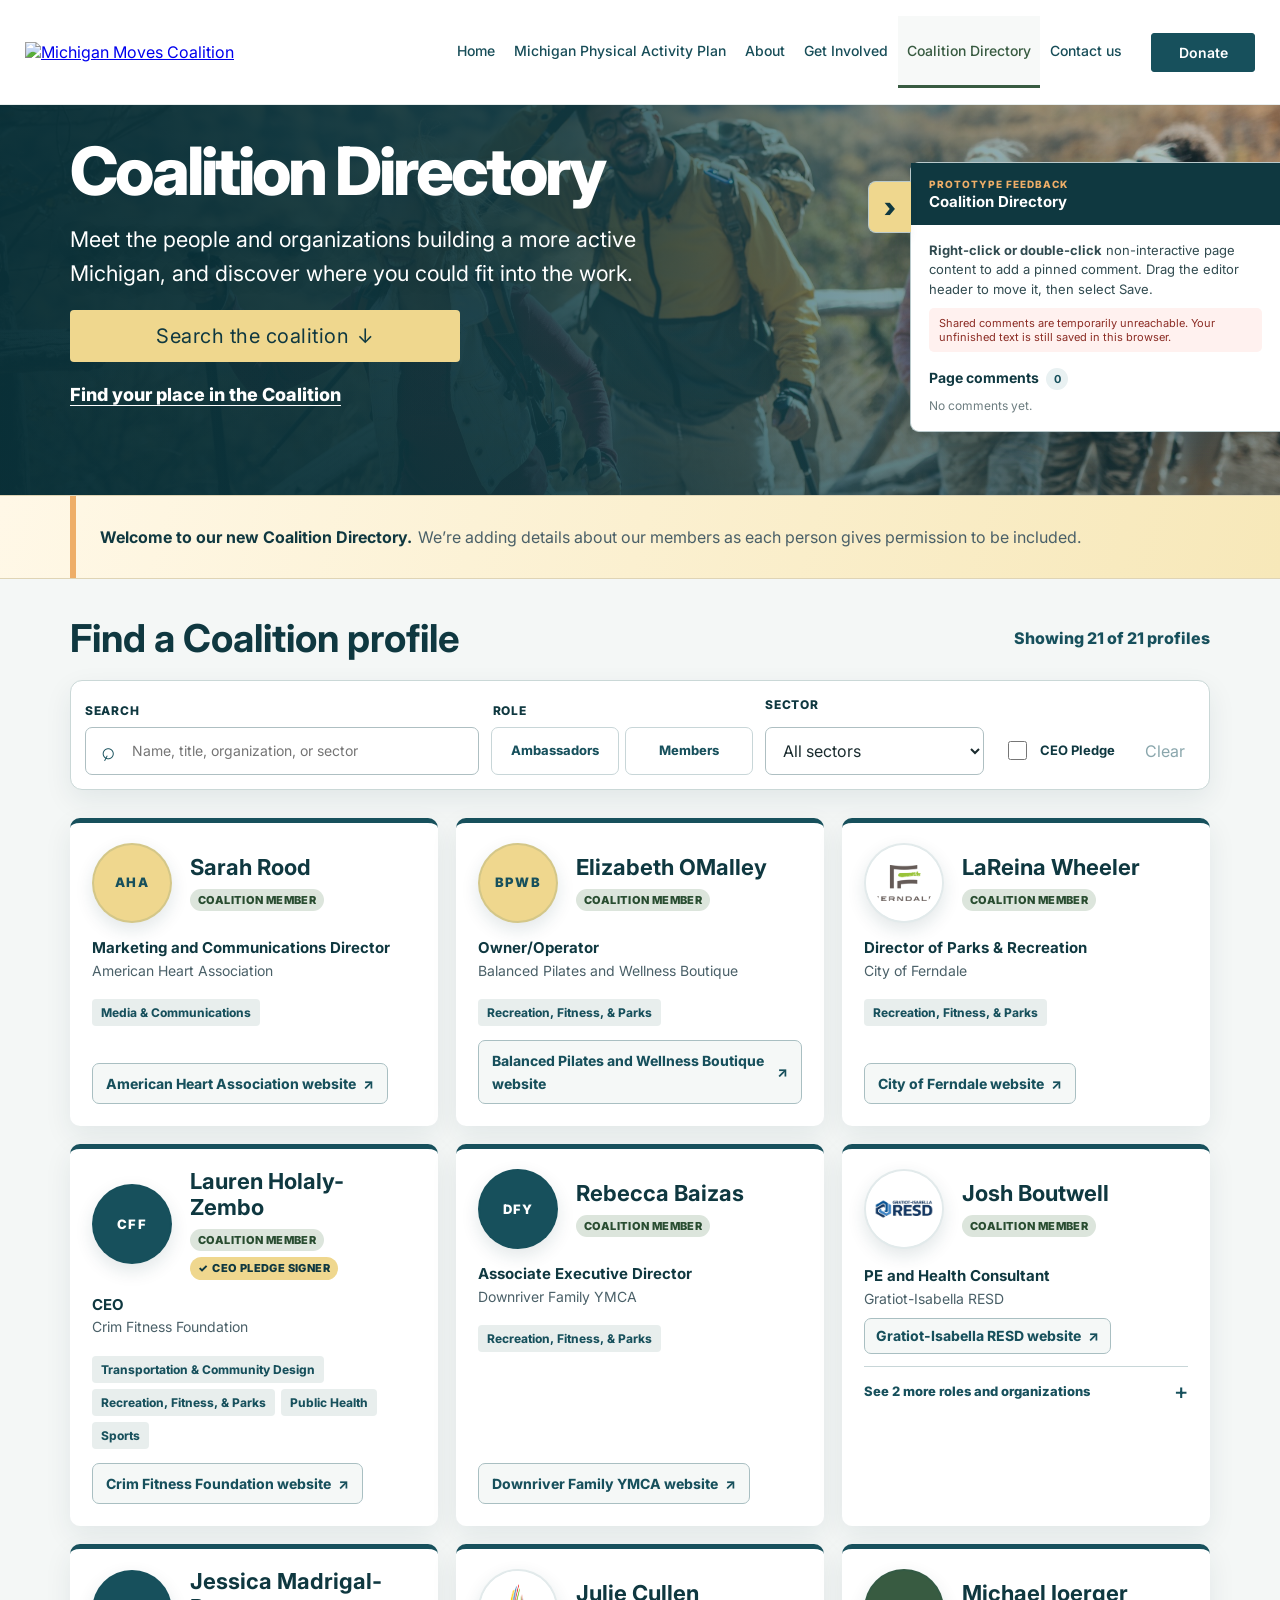
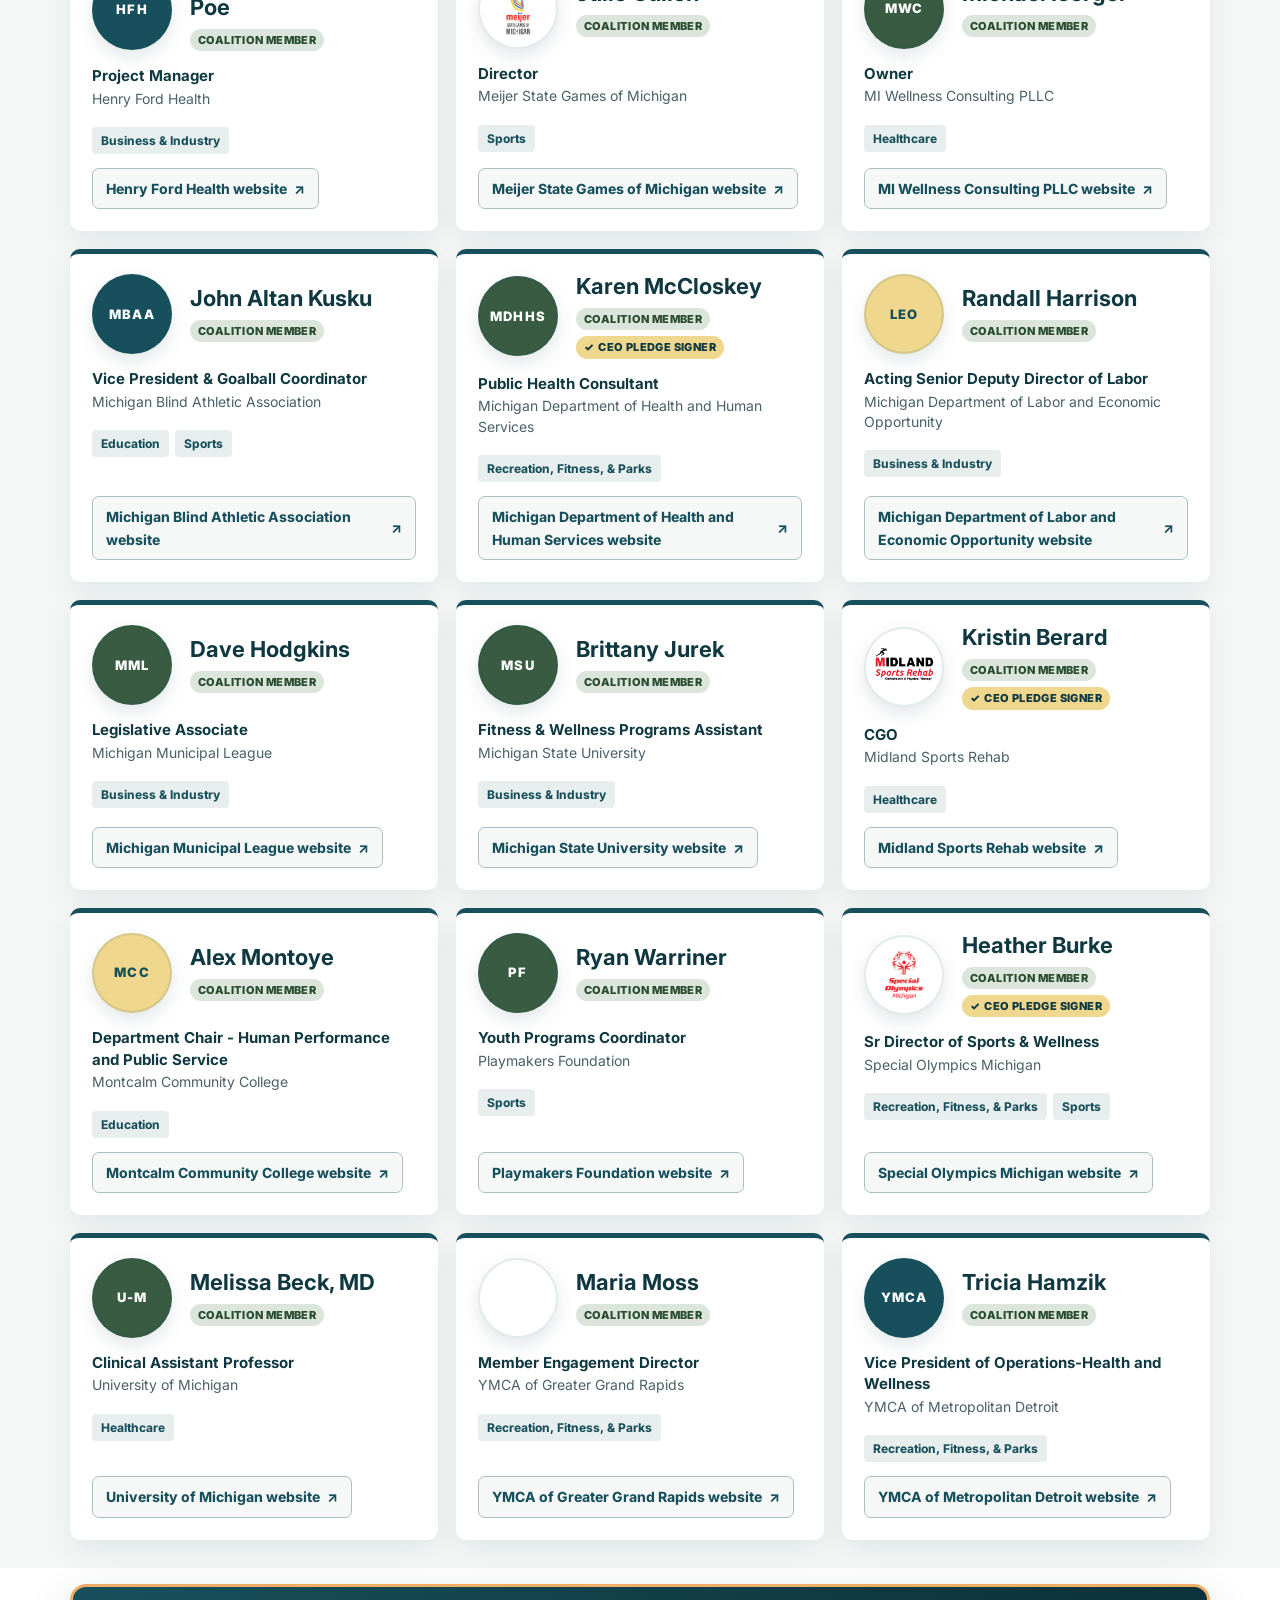
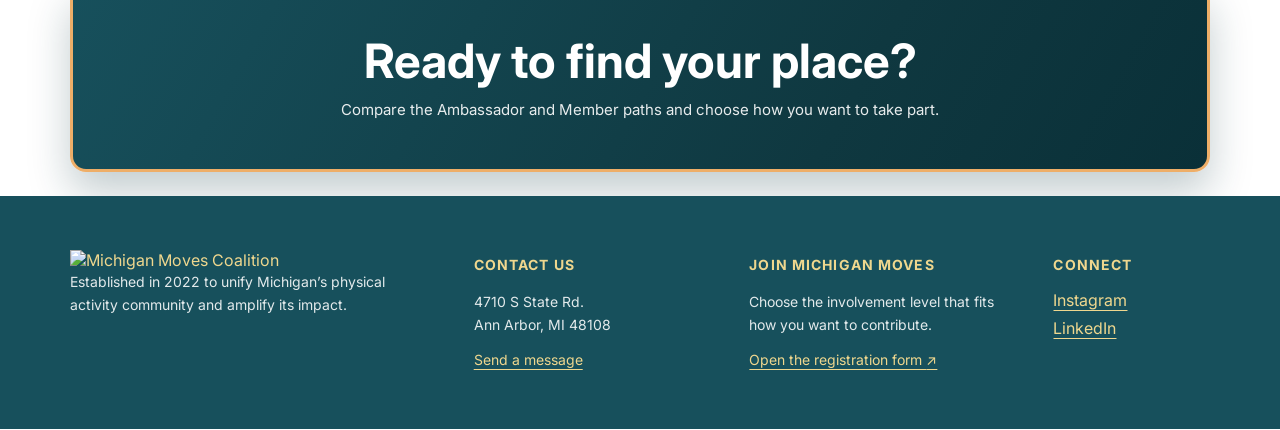
==== commit acd98bf3: "Fix sector filtering and add directory status banner" ====
--- a/docs/directory/variation-a/index.html
+++ b/docs/directory/variation-a/index.html
@@ -10,11 +10,11 @@
   <link rel="preconnect" href="https://fonts.googleapis.com">
   <link rel="preconnect" href="https://fonts.gstatic.com" crossorigin>
   <link href="https://fonts.googleapis.com/css2?family=Inter:wght@400;500;600;700;800;900&amp;display=swap" rel="stylesheet">
-  <link rel="stylesheet" href="../../assets/prototype.css?v=20260915-disclosures-5">
+  <link rel="stylesheet" href="../../assets/prototype.css?v=20260915-sector-banner-1">
   <link rel="stylesheet" href="../../assets/feedback.css?v=20260813-flow-height">
   <script src="../../assets/shared.js?v=20260908-latest-comments-4" defer></script>
   <script src="../../assets/directory-data.js?v=20260915-member-directory-1" defer></script>
-  <script src="../../assets/directory.js?v=20260915-disclosures-6" defer></script>
+  <script src="../../assets/directory.js?v=20260915-sector-banner-1" defer></script>
   <script src="../../assets/feedback-config.js?v=20260804-feedback-v8" defer></script>
   <script src="../../assets/feedback.js?v=20260813-dynamic-height" defer></script>
 </head>
@@ -34,6 +34,12 @@
             <p class="mmc-hero__quiet-link"><a href="../../get-involved/variation-a/">Find your place in the Coalition</a></p>
           </div>
         </div>
+      </div>
+    </section>
+
+    <section class="mmc-directory-status-banner" aria-label="Directory update">
+      <div class="mmc-container">
+        <p><strong>Welcome to our new Coalition Directory.</strong> We’re adding details about our members as each person gives permission to be included.</p>
       </div>
     </section>
 
--- a/docs/assets/prototype.css
+++ b/docs/assets/prototype.css
@@ -1894,3 +1894,50 @@
   .mmc-involved--a.mmc-final-a .mmc-follow-up-bar { grid-template-columns:1fr; gap:20px; }
   .mmc-involved--a.mmc-final-a .mmc-follow-up-bar > .mmc-btn { width:100%; min-width:0; }
 }
+
+/* Public-directory launch status and working native sector filter. */
+.mmc-directory--a.mmc-final-a .mmc-directory-status-banner {
+  border-block:1px solid #dfd4b5;
+  background:linear-gradient(105deg,#fff8e7 0%,#f7e8b9 100%);
+}
+.mmc-directory--a.mmc-final-a .mmc-directory-status-banner p {
+  min-height:82px;
+  margin:0;
+  padding:18px 0 18px 24px;
+  display:flex;
+  align-items:center;
+  border-left:6px solid var(--mmc-gold-strong);
+  color:var(--mmc-muted);
+  font-size:16px;
+  line-height:1.55;
+}
+.mmc-directory--a.mmc-final-a .mmc-directory-status-banner strong {
+  margin-right:.35em;
+  color:var(--mmc-deep);
+}
+.mmc-directory--a.mmc-final-a .mmc-directory-sector select {
+  width:100%;
+  min-height:48px;
+  padding:10px 36px 10px 13px;
+  border:1px solid #aebfc2;
+  border-radius:7px;
+  background-color:#fff;
+  color:var(--mmc-text);
+  font:inherit;
+  cursor:pointer;
+}
+.mmc-directory--a.mmc-final-a .mmc-directory-sector select:focus-visible {
+  outline:3px solid rgba(23,80,92,.2);
+  outline-offset:2px;
+  border-color:var(--mmc-primary);
+}
+
+@media(max-width:600px) {
+  .mmc-directory--a.mmc-final-a .mmc-directory-status-banner p {
+    min-height:0;
+    padding:18px 4px 18px 16px;
+    display:block;
+    font-size:15px;
+  }
+  .mmc-directory--a.mmc-final-a .mmc-directory-status-banner strong { display:block; margin:0 0 3px; }
+}
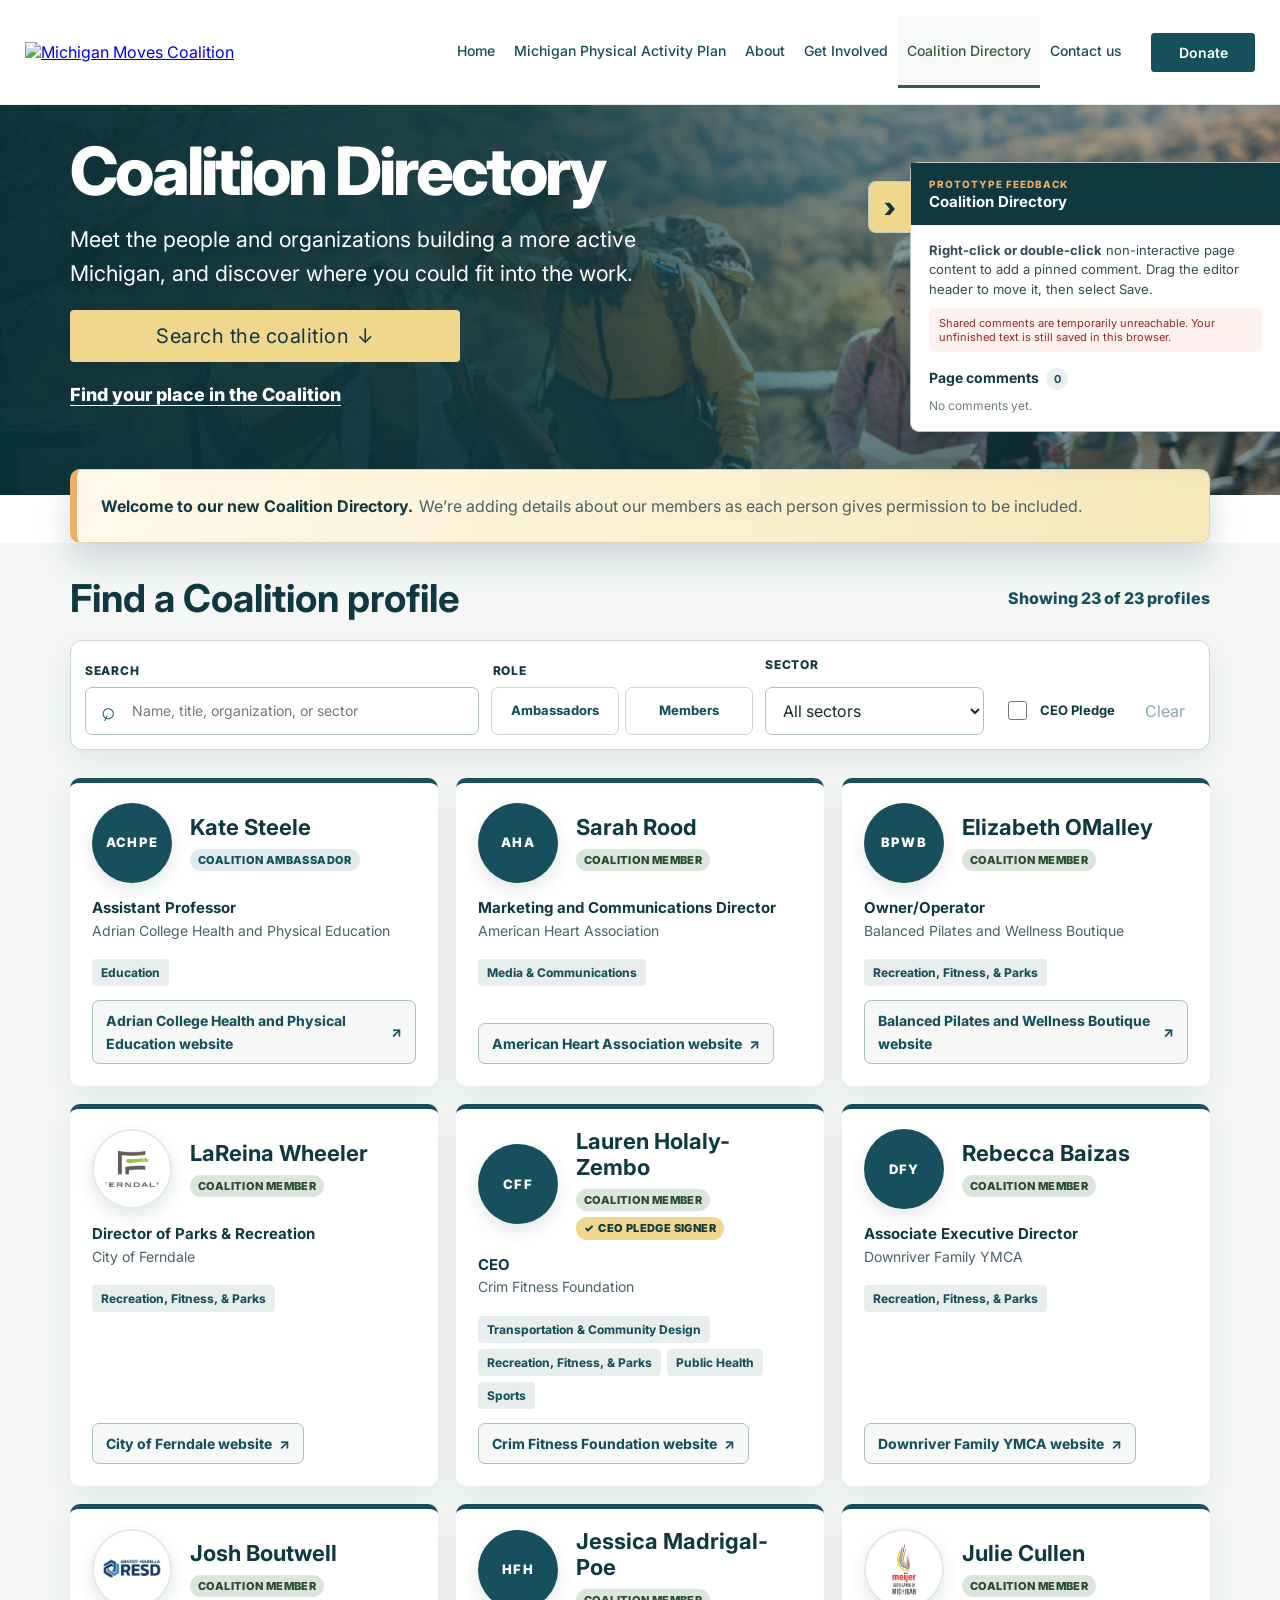
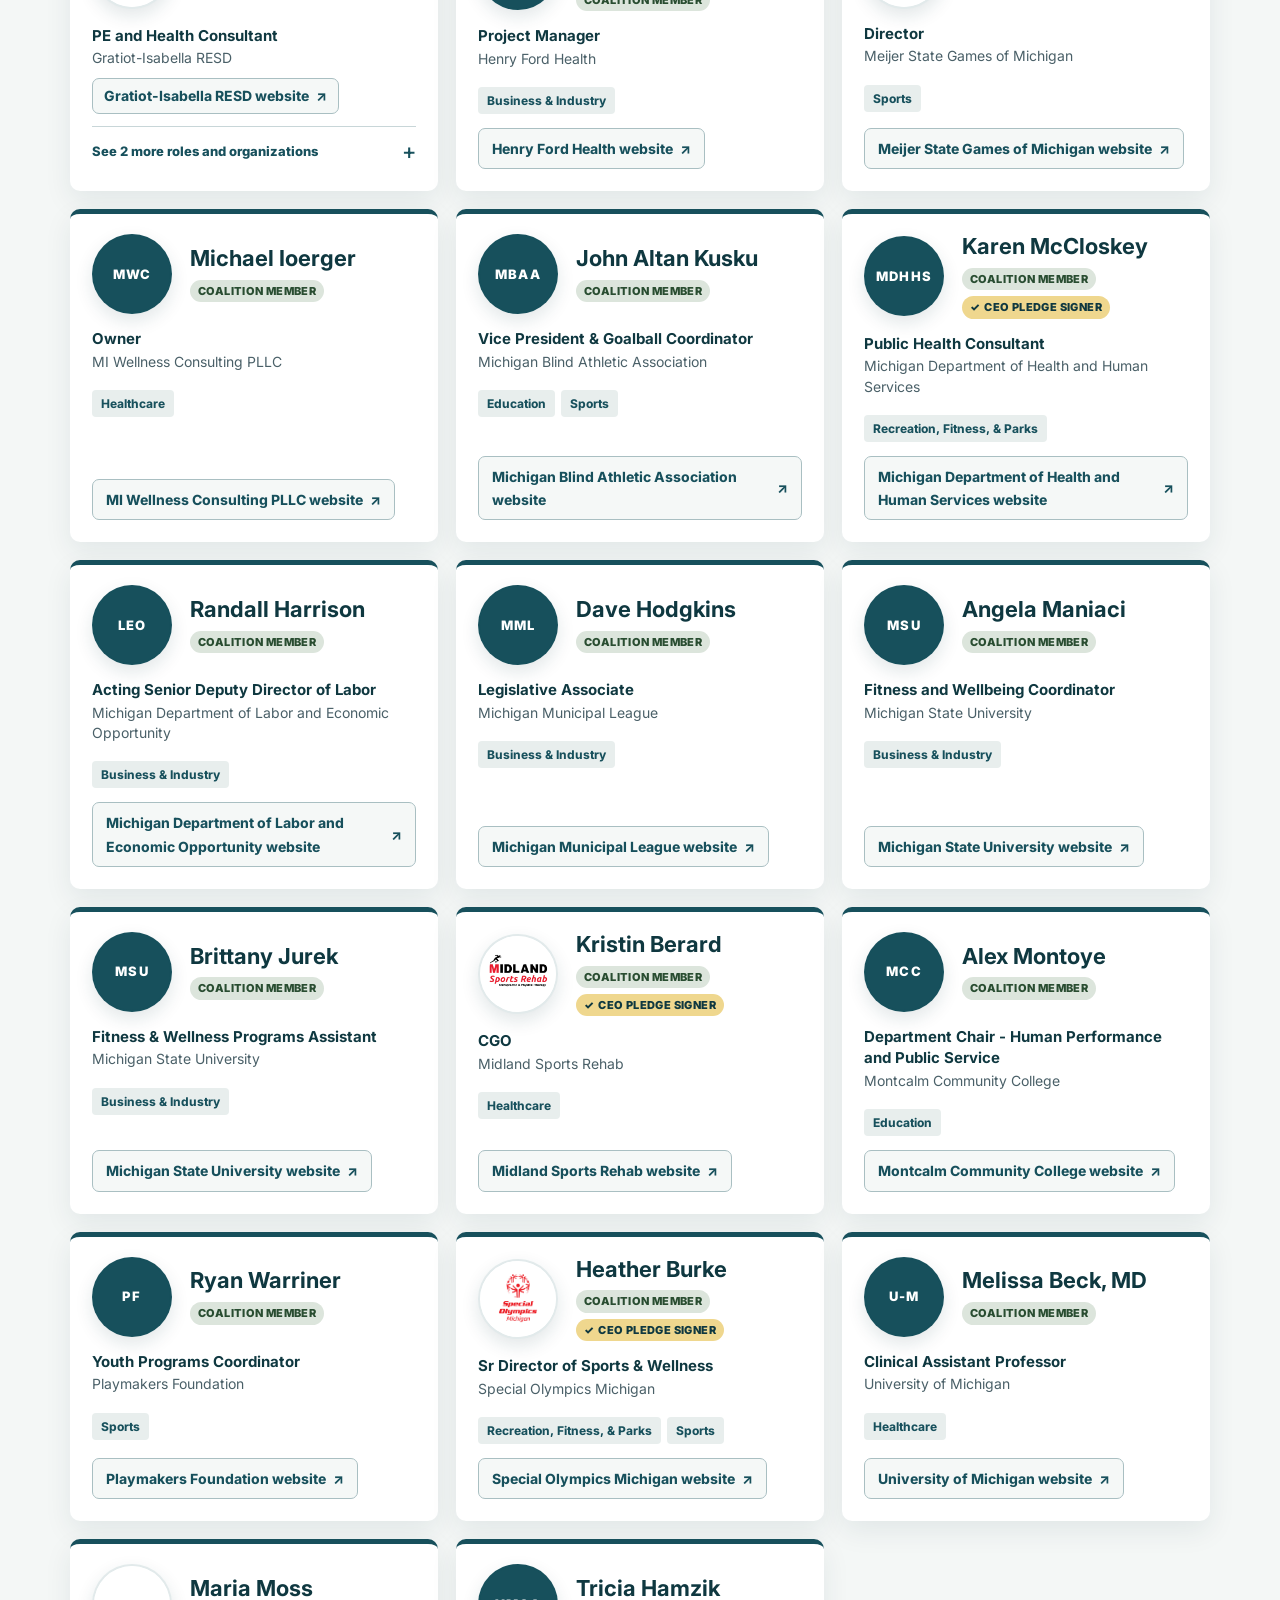
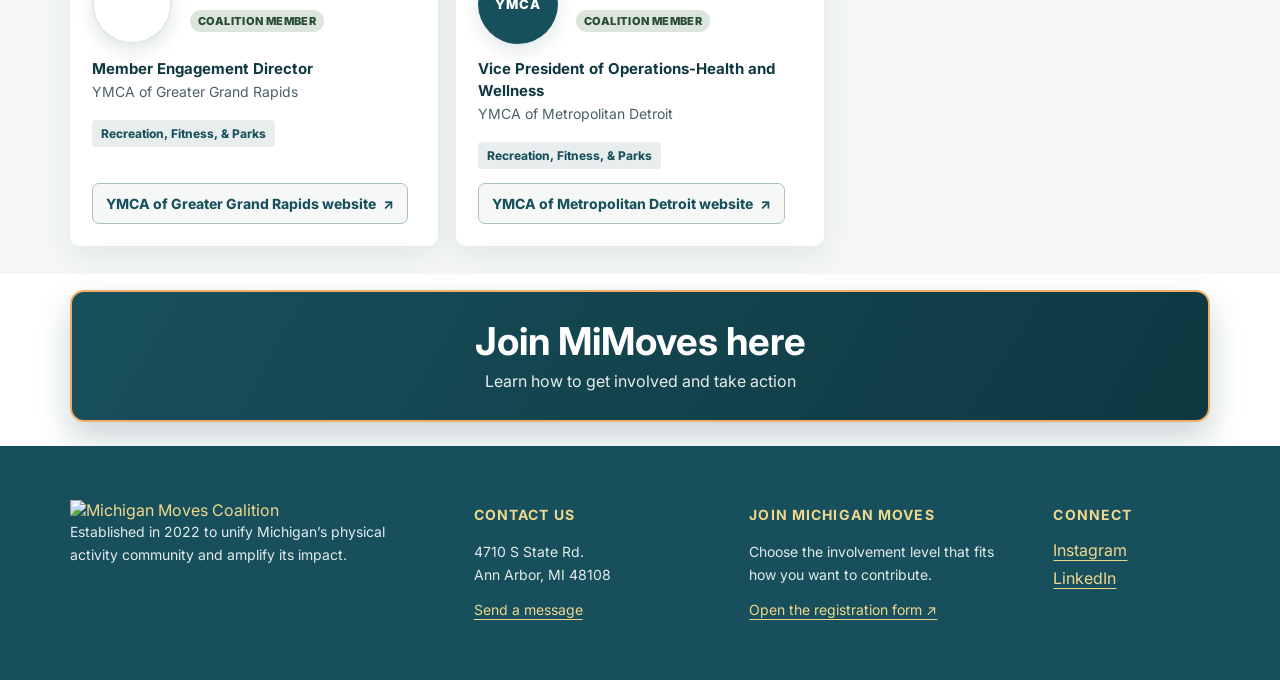
==== commit 1d86cfd3: "Apply latest MiMoves prototype feedback" ====
--- a/docs/directory/variation-a/index.html
+++ b/docs/directory/variation-a/index.html
@@ -10,11 +10,11 @@
   <link rel="preconnect" href="https://fonts.googleapis.com">
   <link rel="preconnect" href="https://fonts.gstatic.com" crossorigin>
   <link href="https://fonts.googleapis.com/css2?family=Inter:wght@400;500;600;700;800;900&amp;display=swap" rel="stylesheet">
-  <link rel="stylesheet" href="../../assets/prototype.css?v=20260915-sector-banner-1">
+  <link rel="stylesheet" href="../../assets/prototype.css?v=20260921-comments-1">
   <link rel="stylesheet" href="../../assets/feedback.css?v=20260813-flow-height">
   <script src="../../assets/shared.js?v=20260908-latest-comments-4" defer></script>
-  <script src="../../assets/directory-data.js?v=20260915-member-directory-1" defer></script>
-  <script src="../../assets/directory.js?v=20260915-sector-banner-1" defer></script>
+  <script src="../../assets/directory-data.js?v=20260921-comments-1" defer></script>
+  <script src="../../assets/directory.js?v=20260921-comments-1" defer></script>
   <script src="../../assets/feedback-config.js?v=20260804-feedback-v8" defer></script>
   <script src="../../assets/feedback.js?v=20260813-dynamic-height" defer></script>
 </head>
@@ -23,7 +23,8 @@
 
   <!-- BEGIN WORDPRESS / ELEMENTOR PAGE-BODY BLOCK -->
   <main id="main-content" class="mmc-page mmc-directory mmc-directory--a mmc-final-a" data-directory-mode="cards">
-    <section class="mmc-hero mmc-final-hero mmc-directory-hero" aria-labelledby="directory-a-title">
+    <!-- WORDPRESS: Replace only the URL in --mmc-hero-image with the full Media Library image URL. Keep the size and position values to preserve this crop. -->
+    <section class="mmc-hero mmc-final-hero mmc-directory-hero" aria-labelledby="directory-a-title" style="--mmc-hero-image:url('../../assets/images/directory-group-hiking.jpg');--mmc-hero-size-desktop:100% auto;--mmc-hero-position-desktop:center 25%;--mmc-hero-size-mobile:cover;--mmc-hero-position-mobile:54% 28%">
       <div class="mmc-container mmc-hero__inner">
         <div class="mmc-final-hero__grid mmc-welcome-hero__grid">
           <div class="mmc-hero__content">
@@ -77,7 +78,7 @@
     <section class="mmc-section mmc-section--cream mmc-section--tight" aria-labelledby="directory-join-a-heading">
       <div class="mmc-container">
         <a href="../../get-involved/variation-a/" class="mmc-directory-join-callout mmc-directory-join-callout--final">
-          <div><h2 id="directory-join-a-heading">Ready to find your place?</h2><p>Compare the Ambassador and Member paths and choose how you want to take part.</p></div>
+          <div><h2 id="directory-join-a-heading">Join MiMoves here</h2><p>Learn how to get involved and take action</p></div>
         </a>
       </div>
     </section>
--- a/docs/assets/prototype.css
+++ b/docs/assets/prototype.css
@@ -1941,3 +1941,108 @@
   }
   .mmc-directory--a.mmc-final-a .mmc-directory-status-banner strong { display:block; margin:0 0 3px; }
 }
+
+/* September 21 review: comment resolution and WordPress-safe image controls. */
+.mmc-final-a .mmc-final-hero {
+  background-image:var(--mmc-hero-image);
+}
+.mmc-involved--a.mmc-final-a .mmc-final-hero {
+  background-size:var(--mmc-hero-size-desktop,135% auto);
+  background-position:var(--mmc-hero-position-desktop,left 27%);
+}
+.mmc-directory--a.mmc-final-a .mmc-final-hero {
+  background-size:var(--mmc-hero-size-desktop,100% auto);
+  background-position:var(--mmc-hero-position-desktop,center 25%);
+}
+
+/* Keep both disclosure controls aligned and make the full card-width row active. */
+.mmc-involved--a.mmc-final-a .mmc-pathway-section {
+  padding-top:42px;
+  padding-bottom:42px;
+}
+.mmc-involved--a.mmc-final-a .mmc-pathway-details {
+  margin:auto -40px -24px;
+  padding-top:22px;
+}
+.mmc-involved--a.mmc-final-a .mmc-pathway-details > summary {
+  min-height:62px;
+  padding:14px 40px;
+  border-top:1px solid #cad9d7;
+}
+.mmc-involved--a.mmc-final-a .mmc-pathway-details__content {
+  padding:4px 40px 24px;
+}
+.mmc-involved--a.mmc-final-a .mmc-follow-up-bar {
+  grid-template-columns:minmax(0,650px) auto;
+  justify-content:start;
+  gap:16px;
+}
+.mmc-involved--a.mmc-final-a .mmc-follow-up-bar > .mmc-btn {
+  min-width:0;
+  padding-inline:18px;
+}
+
+/* Float the launch notice across the hero/content boundary like an announcement. */
+.mmc-directory--a.mmc-final-a .mmc-directory-status-banner {
+  position:relative;
+  z-index:3;
+  margin-top:-26px;
+  border:0;
+  background:transparent;
+}
+.mmc-directory--a.mmc-final-a .mmc-directory-status-banner p {
+  min-height:74px;
+  padding:16px 24px;
+  border:1px solid #dfd4b5;
+  border-left:7px solid var(--mmc-gold-strong);
+  border-radius:10px;
+  background:linear-gradient(105deg,#fff9ea 0%,#f7e8b9 100%);
+  box-shadow:0 16px 34px rgba(15,56,64,.18);
+}
+.mmc-directory--a.mmc-final-a .mmc-directory-command-section {
+  padding-top:34px;
+}
+
+/* A compact, warm invitation with one direct message and no ornamental control. */
+.mmc-directory--a.mmc-final-a .mmc-directory-join-callout--final {
+  min-height:132px;
+  padding:24px 34px;
+  border:2px solid var(--mmc-gold-strong);
+  border-radius:14px;
+  background:linear-gradient(120deg,var(--mmc-primary),var(--mmc-deep));
+  box-shadow:0 15px 32px rgba(15,56,64,.22);
+}
+.mmc-directory--a.mmc-final-a .mmc-directory-join-callout--final h2 {
+  margin-bottom:7px;
+  font-size:clamp(1.9rem,3vw,2.55rem);
+}
+.mmc-directory--a.mmc-final-a .mmc-directory-join-callout--final p,
+.mmc-directory--a.mmc-final-a .mmc-directory-join-callout--final p:last-child {
+  font-size:16px;
+}
+
+/* Every absent or failed logo uses the same accessible brand-blue fallback. */
+.mmc-directory--a.mmc-final-a .mmc-org-logo--initials {
+  background:var(--mmc-primary);
+  color:#fff;
+}
+
+@media(max-width:800px) {
+  .mmc-involved--a.mmc-final-a .mmc-pathway-section { padding-block:34px; }
+  .mmc-involved--a.mmc-final-a .mmc-pathway-details { margin-right:-24px; margin-left:-24px; }
+  .mmc-involved--a.mmc-final-a .mmc-pathway-details > summary { padding-inline:24px; }
+  .mmc-involved--a.mmc-final-a .mmc-pathway-details__content { padding-inline:24px; }
+  .mmc-involved--a.mmc-final-a .mmc-follow-up-bar {
+    grid-template-columns:1fr;
+    justify-content:stretch;
+    gap:14px;
+  }
+  .mmc-involved--a.mmc-final-a .mmc-follow-up-bar > .mmc-btn { width:100%; }
+  .mmc-final-a .mmc-final-hero {
+    background-size:var(--mmc-hero-size-mobile,cover);
+    background-position:var(--mmc-hero-position-mobile,center);
+  }
+  .mmc-directory--a.mmc-final-a .mmc-directory-status-banner { margin-top:-18px; }
+  .mmc-directory--a.mmc-final-a .mmc-directory-status-banner p { padding:16px 18px; }
+  .mmc-directory--a.mmc-final-a .mmc-directory-join-callout--final { min-height:0; padding:25px 22px; }
+}
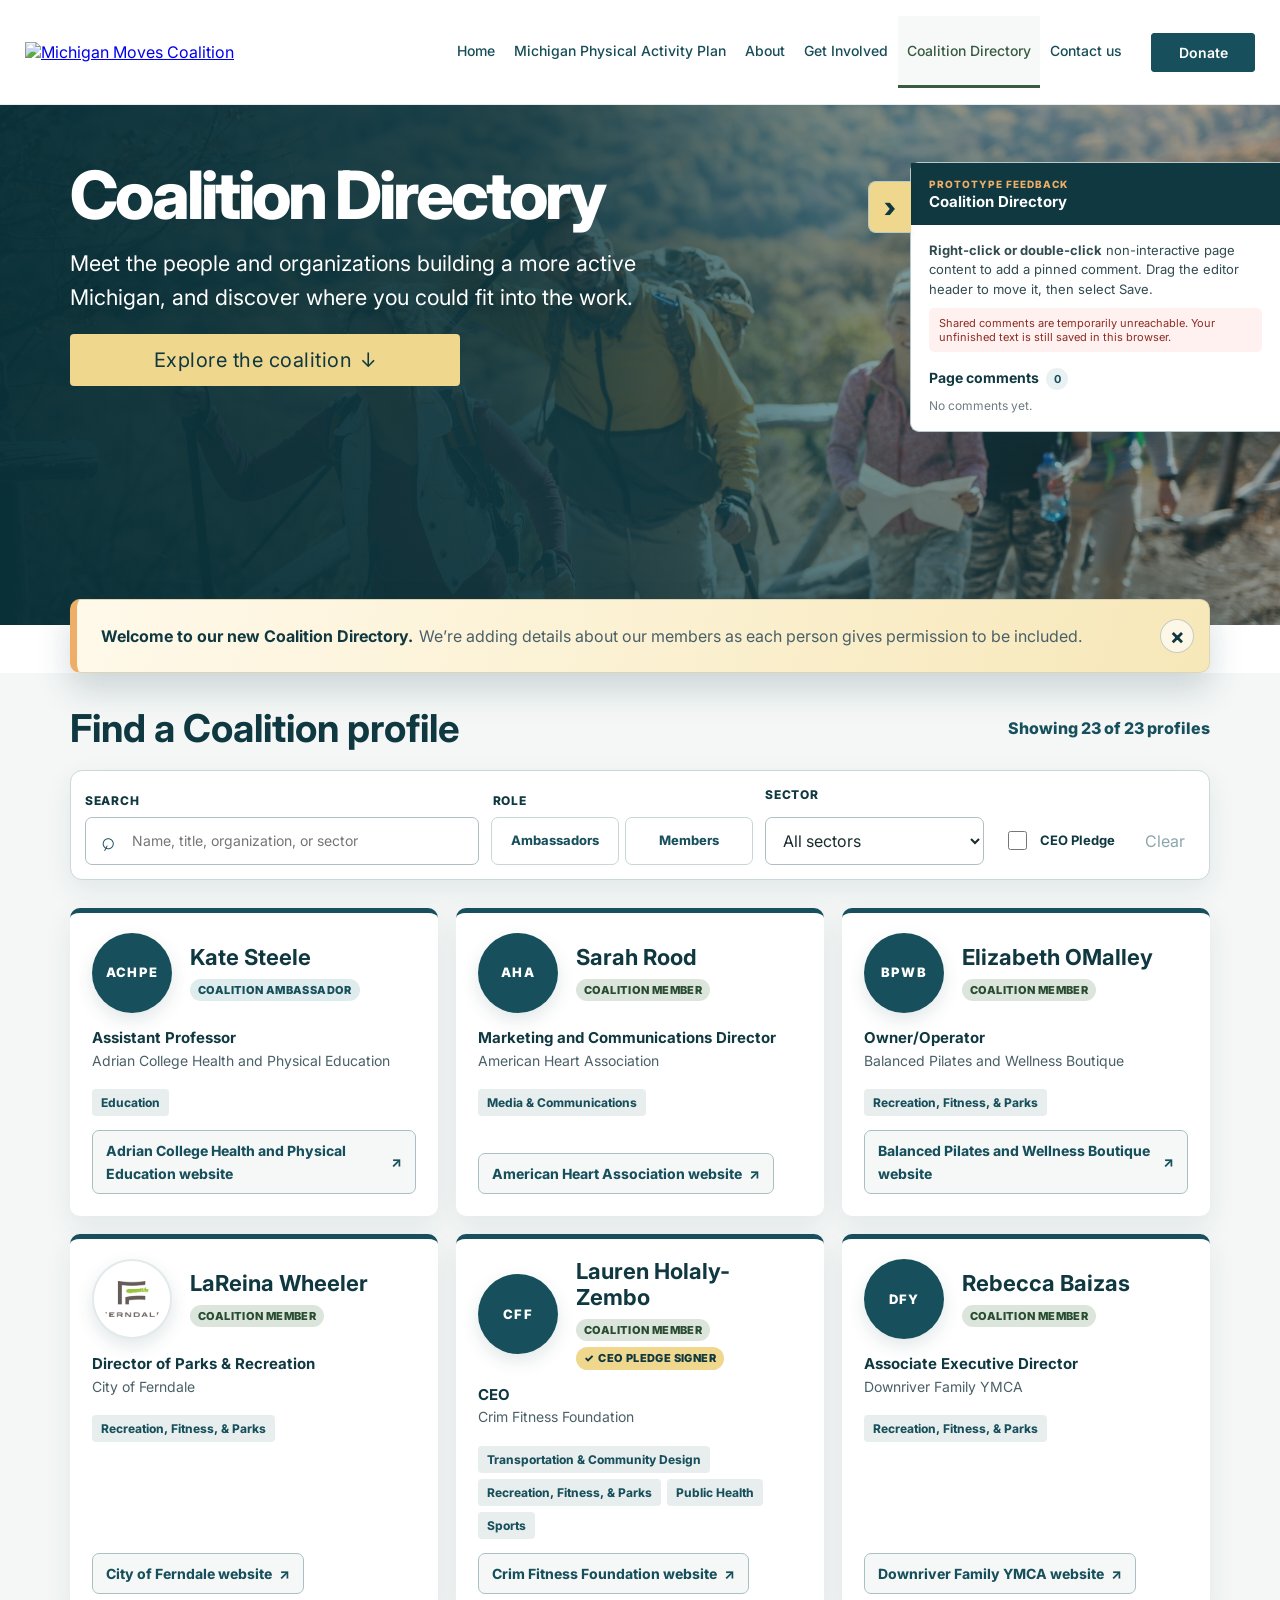
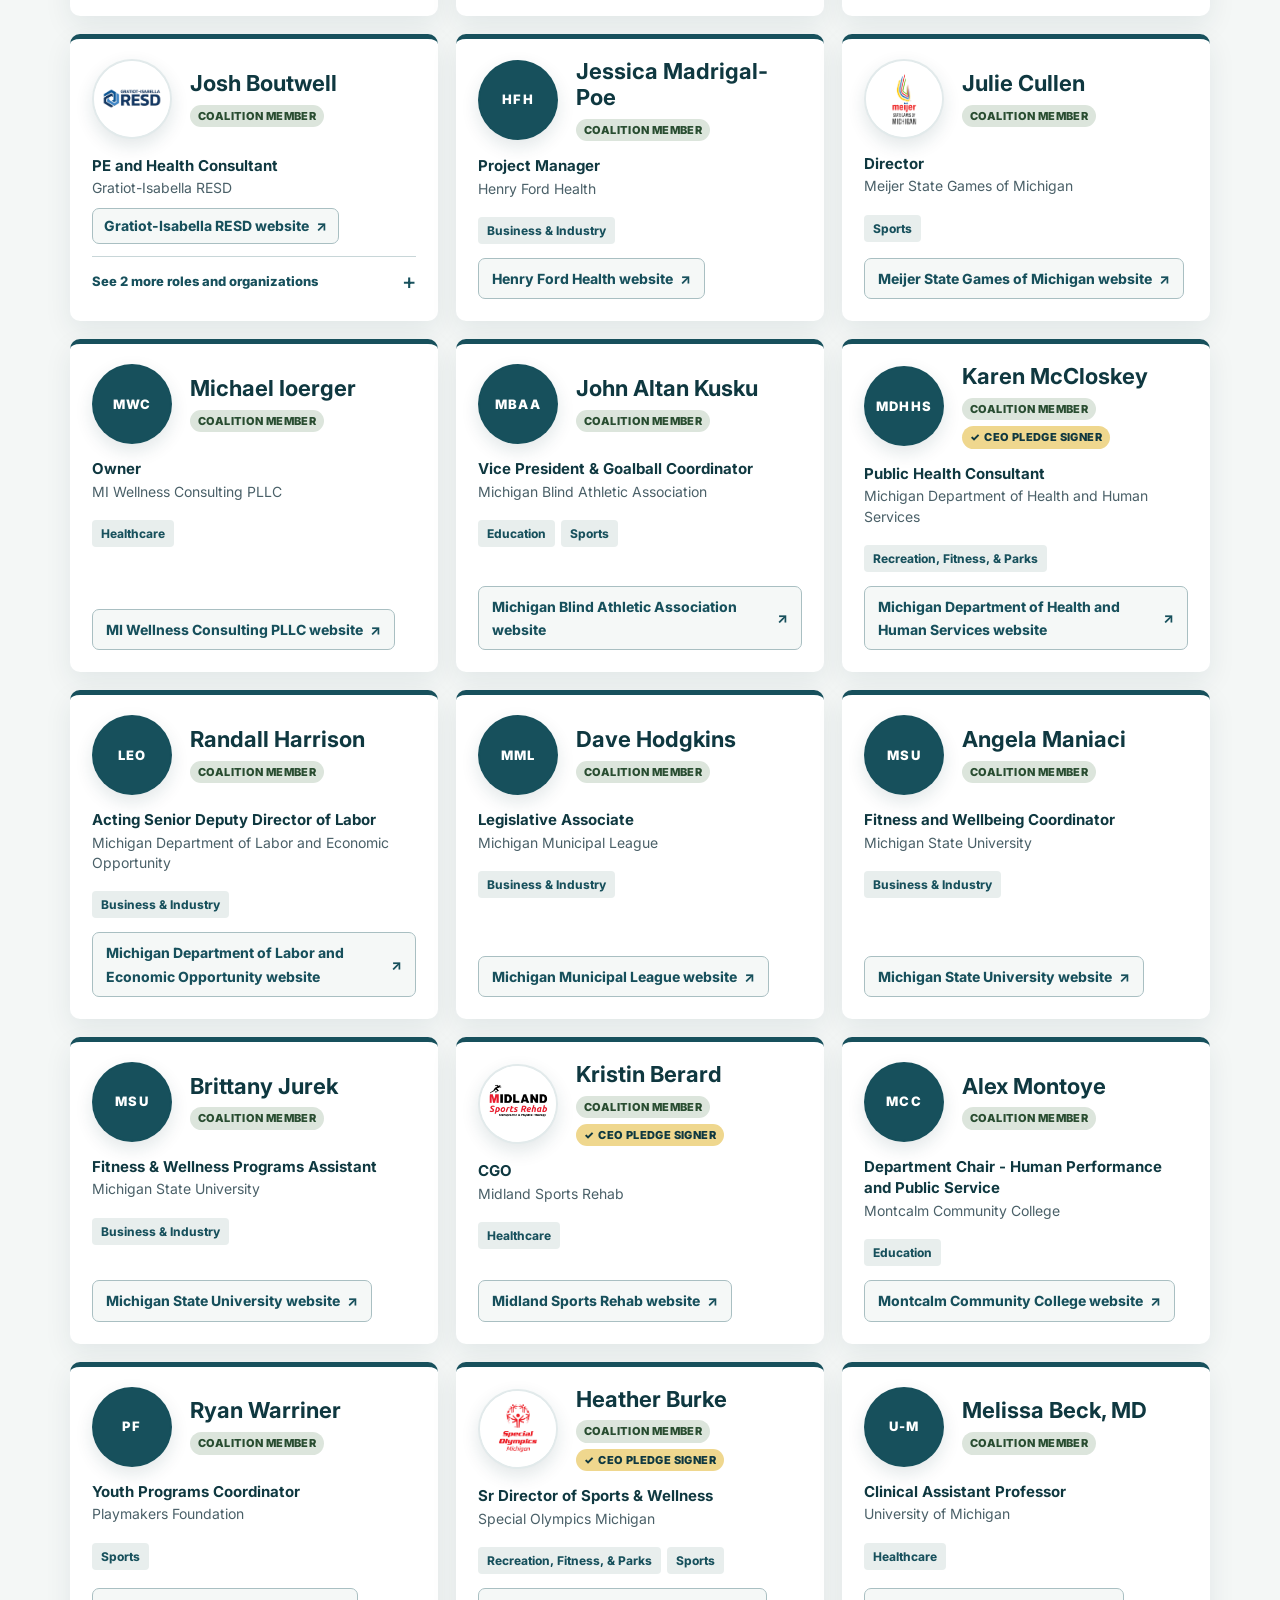
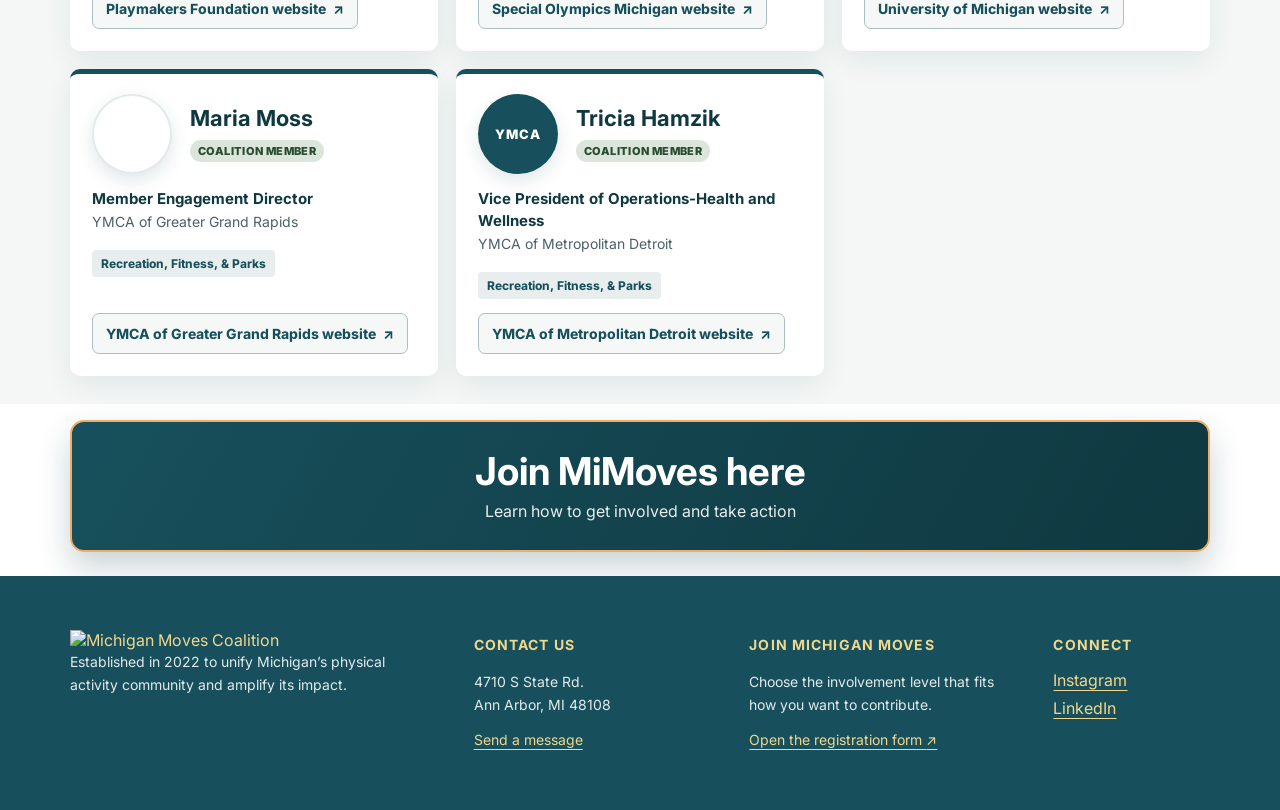
==== commit bb5958e3: "Apply latest joining and directory feedback" ====
--- a/docs/directory/variation-a/index.html
+++ b/docs/directory/variation-a/index.html
@@ -10,11 +10,11 @@
   <link rel="preconnect" href="https://fonts.googleapis.com">
   <link rel="preconnect" href="https://fonts.gstatic.com" crossorigin>
   <link href="https://fonts.googleapis.com/css2?family=Inter:wght@400;500;600;700;800;900&amp;display=swap" rel="stylesheet">
-  <link rel="stylesheet" href="../../assets/prototype.css?v=20260921-comments-1">
+  <link rel="stylesheet" href="../../assets/prototype.css?v=20260921-comments-2">
   <link rel="stylesheet" href="../../assets/feedback.css?v=20260813-flow-height">
   <script src="../../assets/shared.js?v=20260908-latest-comments-4" defer></script>
   <script src="../../assets/directory-data.js?v=20260921-comments-1" defer></script>
-  <script src="../../assets/directory.js?v=20260921-comments-1" defer></script>
+  <script src="../../assets/directory.js?v=20260921-comments-2" defer></script>
   <script src="../../assets/feedback-config.js?v=20260804-feedback-v8" defer></script>
   <script src="../../assets/feedback.js?v=20260813-dynamic-height" defer></script>
 </head>
@@ -24,15 +24,14 @@
   <!-- BEGIN WORDPRESS / ELEMENTOR PAGE-BODY BLOCK -->
   <main id="main-content" class="mmc-page mmc-directory mmc-directory--a mmc-final-a" data-directory-mode="cards">
     <!-- WORDPRESS: Replace only the URL in --mmc-hero-image with the full Media Library image URL. Keep the size and position values to preserve this crop. -->
-    <section class="mmc-hero mmc-final-hero mmc-directory-hero" aria-labelledby="directory-a-title" style="--mmc-hero-image:url('../../assets/images/directory-group-hiking.jpg');--mmc-hero-size-desktop:100% auto;--mmc-hero-position-desktop:center 25%;--mmc-hero-size-mobile:cover;--mmc-hero-position-mobile:54% 28%">
+    <section class="mmc-hero mmc-final-hero mmc-directory-hero" aria-labelledby="directory-a-title" style="--mmc-hero-image:url('../../assets/images/directory-group-hiking.jpg');--mmc-hero-size-desktop:100% auto;--mmc-hero-position-desktop:center 25%;--mmc-hero-size-mobile:cover;--mmc-hero-position-mobile:54% 30%">
       <div class="mmc-container mmc-hero__inner">
         <div class="mmc-final-hero__grid mmc-welcome-hero__grid">
           <div class="mmc-hero__content">
 
             <h1 id="directory-a-title">Coalition Directory</h1>
             <p class="mmc-hero__lead">Meet the people and organizations building a more active Michigan, and discover where you could fit into the work.</p>
-            <button class="mmc-btn mmc-search-coalition" type="button" data-directory-jump>Search the coalition <span aria-hidden="true">↓</span></button>
-            <p class="mmc-hero__quiet-link"><a href="../../get-involved/variation-a/">Find your place in the Coalition</a></p>
+            <button class="mmc-btn mmc-search-coalition" type="button" data-directory-jump>Explore the coalition <span aria-hidden="true">↓</span></button>
           </div>
         </div>
       </div>
@@ -40,7 +39,7 @@
 
     <section class="mmc-directory-status-banner" aria-label="Directory update">
       <div class="mmc-container">
-        <p><strong>Welcome to our new Coalition Directory.</strong> We’re adding details about our members as each person gives permission to be included.</p>
+        <p><strong>Welcome to our new Coalition Directory.</strong> We’re adding details about our members as each person gives permission to be included.<button class="mmc-directory-status-dismiss" type="button" aria-label="Dismiss directory update" data-directory-status-dismiss>×</button></p>
       </div>
     </section>
 
--- a/docs/assets/prototype.css
+++ b/docs/assets/prototype.css
@@ -1947,7 +1947,7 @@
   background-image:var(--mmc-hero-image);
 }
 .mmc-involved--a.mmc-final-a .mmc-final-hero {
-  background-size:var(--mmc-hero-size-desktop,135% auto);
+  background-size:var(--mmc-hero-size-desktop,112% auto);
   background-position:var(--mmc-hero-position-desktop,left 27%);
 }
 .mmc-directory--a.mmc-final-a .mmc-final-hero {
@@ -2046,3 +2046,97 @@
   .mmc-directory--a.mmc-final-a .mmc-directory-status-banner p { padding:16px 18px; }
   .mmc-directory--a.mmc-final-a .mmc-directory-join-callout--final { min-height:0; padding:25px 22px; }
 }
+
+/* Latest prototype comments: calmer CTA, fuller hero crops, and timed directory notice. */
+.mmc-involved--a.mmc-final-a .mmc-shared-register {
+  border:0;
+  box-shadow:0 6px 16px rgba(15,56,64,.2);
+  text-align:center;
+}
+.mmc-involved--a.mmc-final-a .mmc-shared-register strong {
+  font-weight:800;
+  letter-spacing:-.02em;
+}
+.mmc-involved--a.mmc-final-a .mmc-shared-register:hover {
+  box-shadow:0 9px 20px rgba(15,56,64,.25);
+}
+
+.mmc-directory--a.mmc-final-a .mmc-final-hero {
+  min-height:520px;
+}
+.mmc-directory--a.mmc-final-a .mmc-final-hero .mmc-hero__inner {
+  padding-top:58px;
+  padding-bottom:42px;
+}
+
+.mmc-directory--a.mmc-final-a .mmc-directory-status-banner {
+  overflow-x:clip;
+}
+.mmc-directory--a.mmc-final-a .mmc-directory-status-banner > .mmc-container {
+  opacity:1;
+  transform:translateX(0);
+  transition:opacity .65s ease,transform .65s cubic-bezier(.2,.8,.2,1);
+}
+.mmc-directory--a.mmc-final-a .mmc-directory-status-banner.is-entering > .mmc-container,
+.mmc-directory--a.mmc-final-a .mmc-directory-status-banner.is-leaving > .mmc-container,
+.mmc-directory--a.mmc-final-a .mmc-directory-status-banner.is-dismissed > .mmc-container {
+  opacity:0;
+  transform:translateX(calc(100vw + 100%));
+}
+.mmc-directory--a.mmc-final-a .mmc-directory-status-banner.is-dismissed > .mmc-container {
+  visibility:hidden;
+}
+.mmc-directory--a.mmc-final-a .mmc-directory-status-banner p {
+  position:relative;
+  padding-right:62px;
+}
+.mmc-directory--a.mmc-final-a .mmc-directory-status-dismiss {
+  position:absolute;
+  top:50%;
+  right:15px;
+  width:34px;
+  height:34px;
+  padding:0;
+  display:grid;
+  place-items:center;
+  border:1px solid rgba(15,56,64,.22);
+  border-radius:50%;
+  background:rgba(255,255,255,.64);
+  color:var(--mmc-deep);
+  font:700 22px/1 Inter,sans-serif;
+  cursor:pointer;
+  transform:translateY(-50%);
+  transition:background .18s ease,border-color .18s ease,transform .18s ease;
+}
+.mmc-directory--a.mmc-final-a .mmc-directory-status-dismiss:hover {
+  border-color:var(--mmc-primary);
+  background:#fff;
+  transform:translateY(-50%) scale(1.06);
+}
+.mmc-directory--a.mmc-final-a .mmc-directory-status-dismiss:focus-visible {
+  outline:3px solid var(--mmc-primary);
+  outline-offset:2px;
+}
+
+@media(prefers-reduced-motion:reduce) {
+  .mmc-directory--a.mmc-final-a .mmc-directory-status-banner > .mmc-container { transition:none; }
+}
+
+@media(max-width:800px) {
+  .mmc-directory--a.mmc-final-a .mmc-final-hero { min-height:500px; }
+  .mmc-directory--a.mmc-final-a .mmc-final-hero .mmc-hero__inner { padding-block:48px; }
+}
+
+@media(max-width:600px) {
+  .mmc-directory--a.mmc-final-a .mmc-directory-status-banner p { padding-right:54px; }
+  .mmc-directory--a.mmc-final-a .mmc-directory-status-dismiss { right:10px; }
+}
+
+.mmc-directory--a.mmc-final-a .mmc-directory-status-banner {
+  max-height:180px;
+  transition:max-height .28s ease,margin-top .28s ease;
+}
+.mmc-directory--a.mmc-final-a .mmc-directory-status-banner.is-dismissed {
+  max-height:0;
+  margin-top:0;
+}
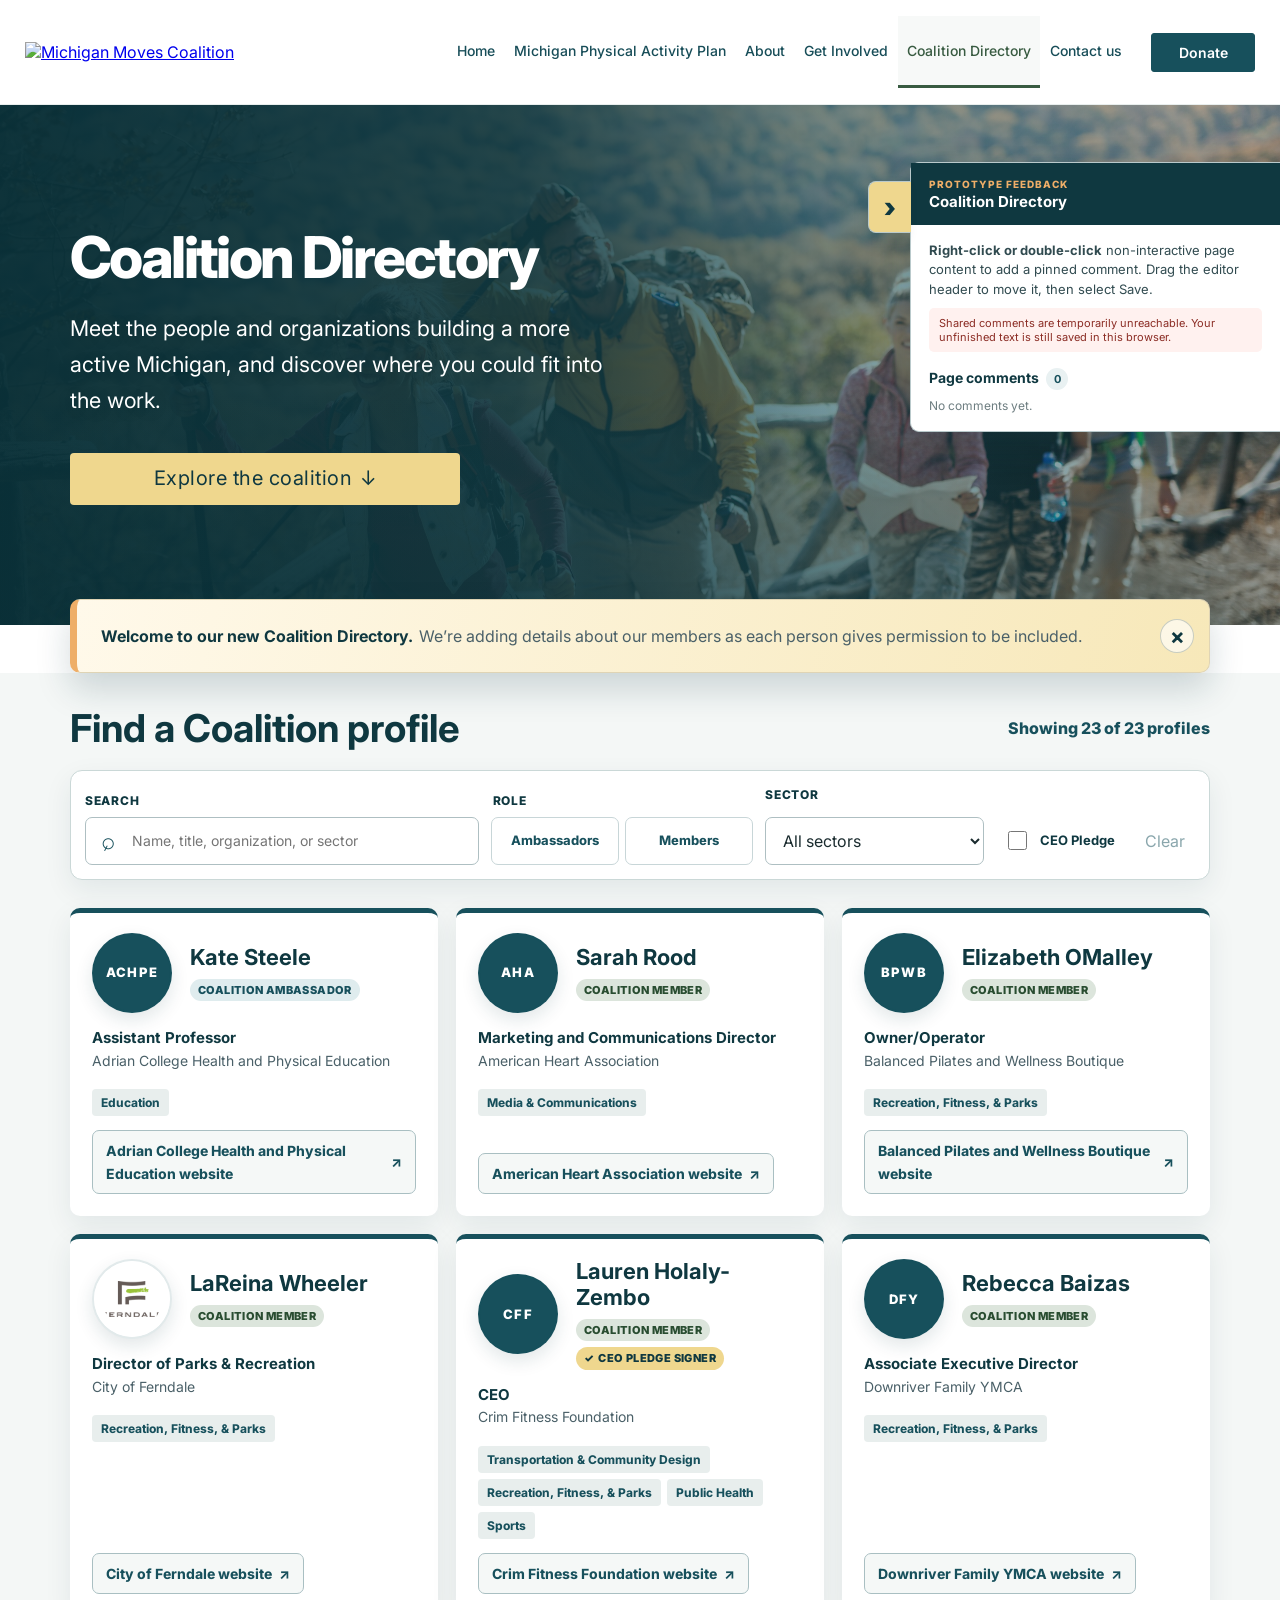
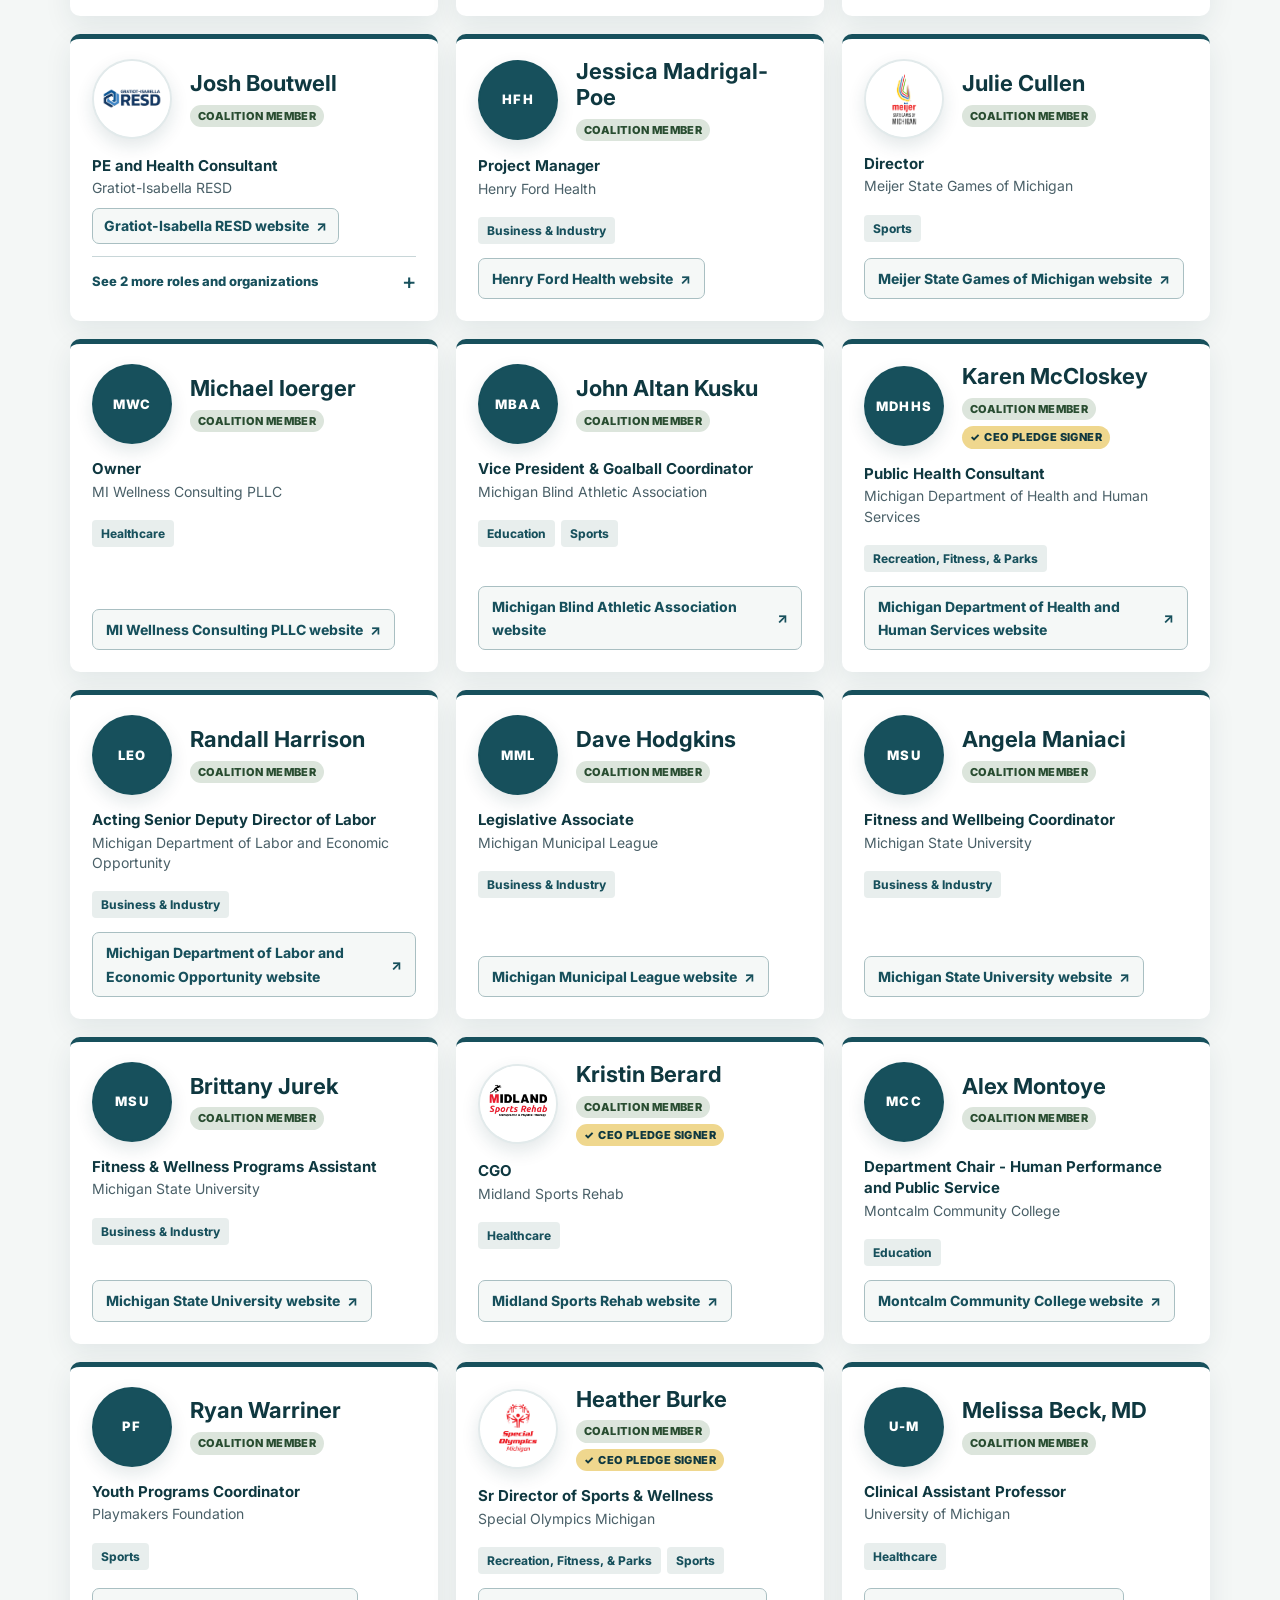
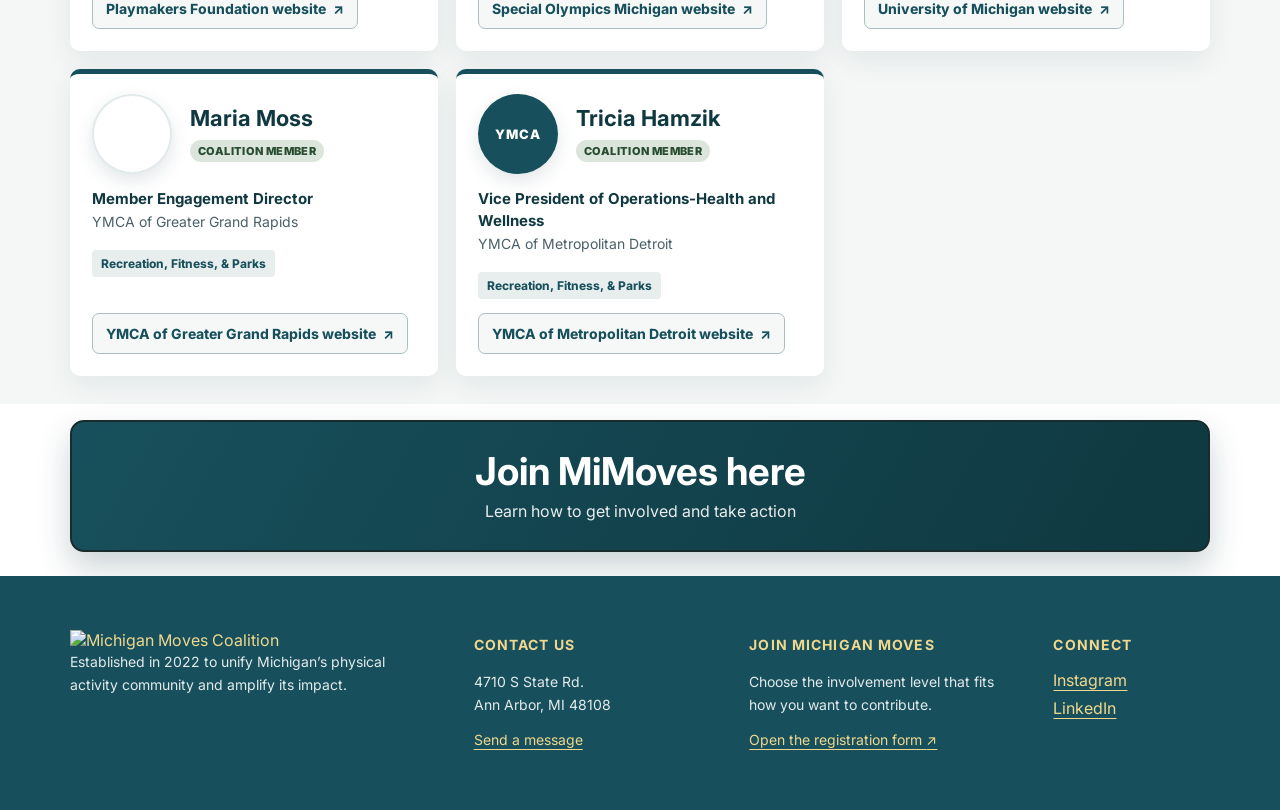
==== commit 9efe6187: "Apply follow-up page annotations" ====
--- a/docs/directory/variation-a/index.html
+++ b/docs/directory/variation-a/index.html
@@ -10,7 +10,7 @@
   <link rel="preconnect" href="https://fonts.googleapis.com">
   <link rel="preconnect" href="https://fonts.gstatic.com" crossorigin>
   <link href="https://fonts.googleapis.com/css2?family=Inter:wght@400;500;600;700;800;900&amp;display=swap" rel="stylesheet">
-  <link rel="stylesheet" href="../../assets/prototype.css?v=20260921-comments-2">
+  <link rel="stylesheet" href="../../assets/prototype.css?v=20260922-annotations-2">
   <link rel="stylesheet" href="../../assets/feedback.css?v=20260813-flow-height">
   <script src="../../assets/shared.js?v=20260908-latest-comments-4" defer></script>
   <script src="../../assets/directory-data.js?v=20260921-comments-1" defer></script>
--- a/docs/assets/prototype.css
+++ b/docs/assets/prototype.css
@@ -2140,3 +2140,64 @@
   max-height:0;
   margin-top:0;
 }
+
+/* September 22 joining-page annotations: clearer secondary actions and proof labels. */
+.mmc-involved--a.mmc-final-a .mmc-hero__actions .mmc-btn--hero-secondary {
+  font-size:19px;
+}
+.mmc-involved--a.mmc-final-a .mmc-proof-strip__inner p {
+  font-size:clamp(19px,2vw,24px);
+}
+.mmc-involved--a.mmc-final-a .mmc-proof-strip__inner p > span {
+  font-size:inherit;
+}
+.mmc-involved--a.mmc-final-a .mmc-follow-up-bar > .mmc-btn {
+  min-height:70px;
+  font-size:20px;
+}
+
+/* September 22 follow-up annotations: brand-gold action and roomier directory hero. */
+.mmc-involved--a.mmc-final-a .mmc-follow-up-bar > .mmc-btn {
+  background:var(--mmc-gold);
+  color:var(--mmc-deep);
+}
+.mmc-involved--a.mmc-final-a .mmc-follow-up-bar > .mmc-btn:hover {
+  background:var(--mmc-gold-strong);
+  color:var(--mmc-deep);
+}
+.mmc-directory--a.mmc-final-a .mmc-final-hero .mmc-hero__inner {
+  min-height:520px;
+  padding-top:56px;
+  padding-bottom:52px;
+  display:flex;
+  flex-direction:column;
+  justify-content:center;
+}
+.mmc-directory--a.mmc-final-a .mmc-final-hero__grid {
+  width:100%;
+}
+.mmc-directory--a.mmc-final-a .mmc-hero__content {
+  max-width:600px;
+}
+.mmc-directory--a.mmc-final-a .mmc-hero__content h1 {
+  margin-bottom:24px;
+  font-size:clamp(3rem,4.5vw,3.6rem);
+}
+.mmc-directory--a.mmc-final-a .mmc-hero__content .mmc-hero__lead {
+  max-width:560px;
+  margin-bottom:34px;
+  line-height:1.68;
+}
+.mmc-directory--a.mmc-final-a .mmc-directory-join-callout--final {
+  border-color:var(--mmc-text);
+}
+
+@media(max-width:800px) {
+  .mmc-directory--a.mmc-final-a .mmc-final-hero .mmc-hero__inner {
+    min-height:500px;
+    padding-block:48px;
+    justify-content:center;
+  }
+  .mmc-directory--a.mmc-final-a .mmc-hero__content h1 { margin-bottom:18px; }
+  .mmc-directory--a.mmc-final-a .mmc-hero__content .mmc-hero__lead { margin-bottom:26px; }
+}
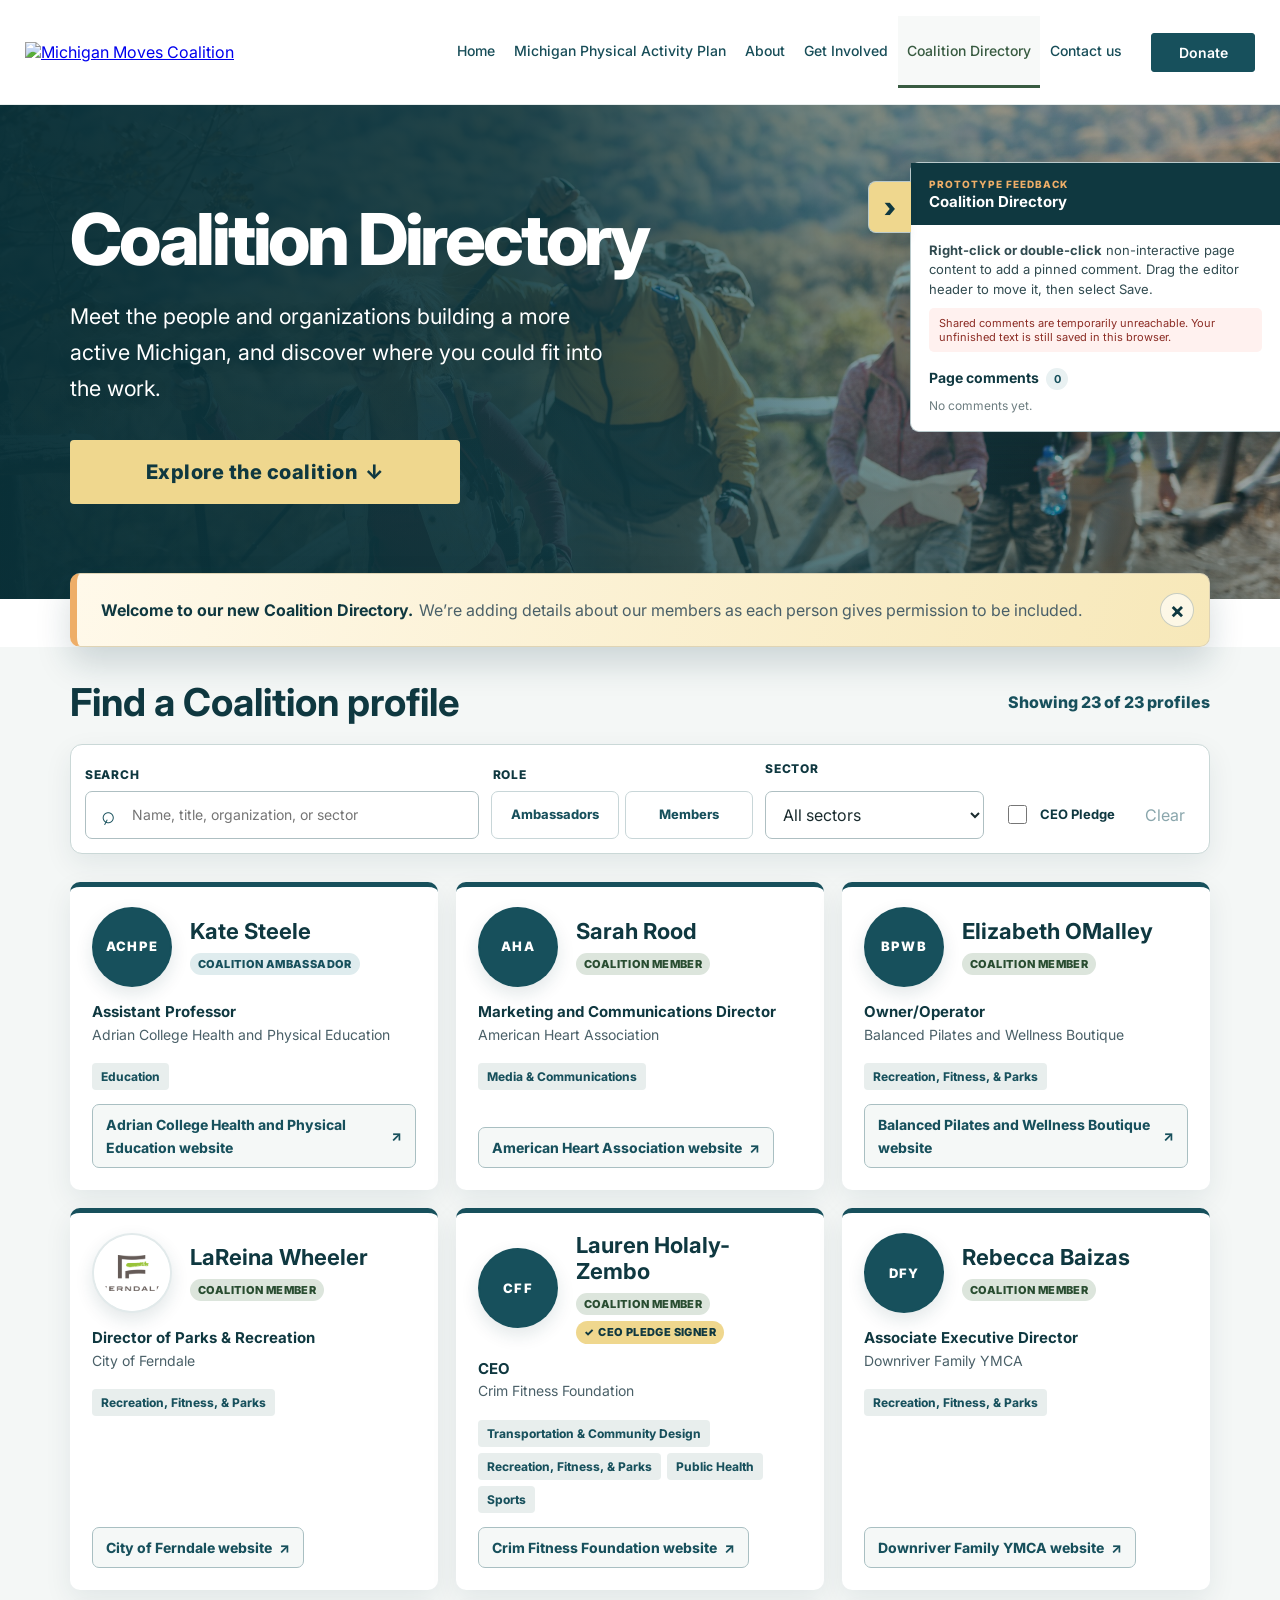
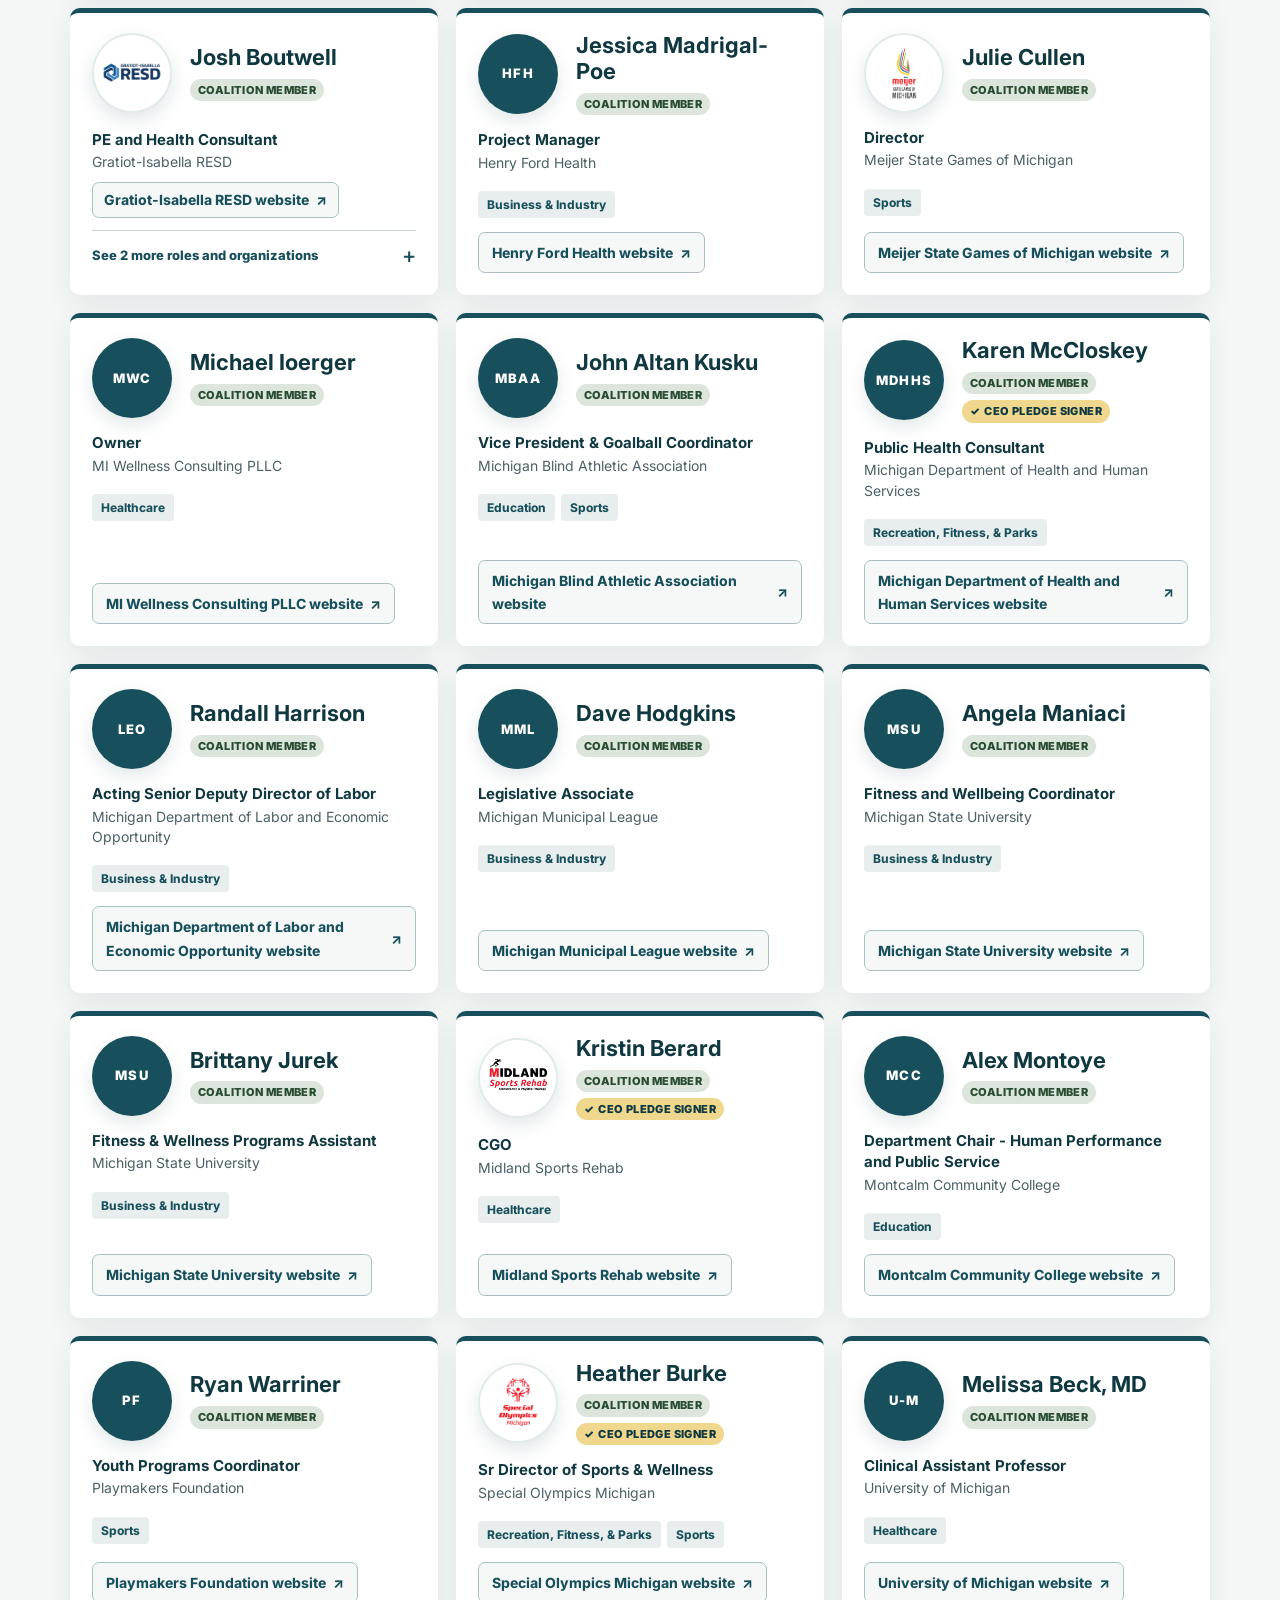
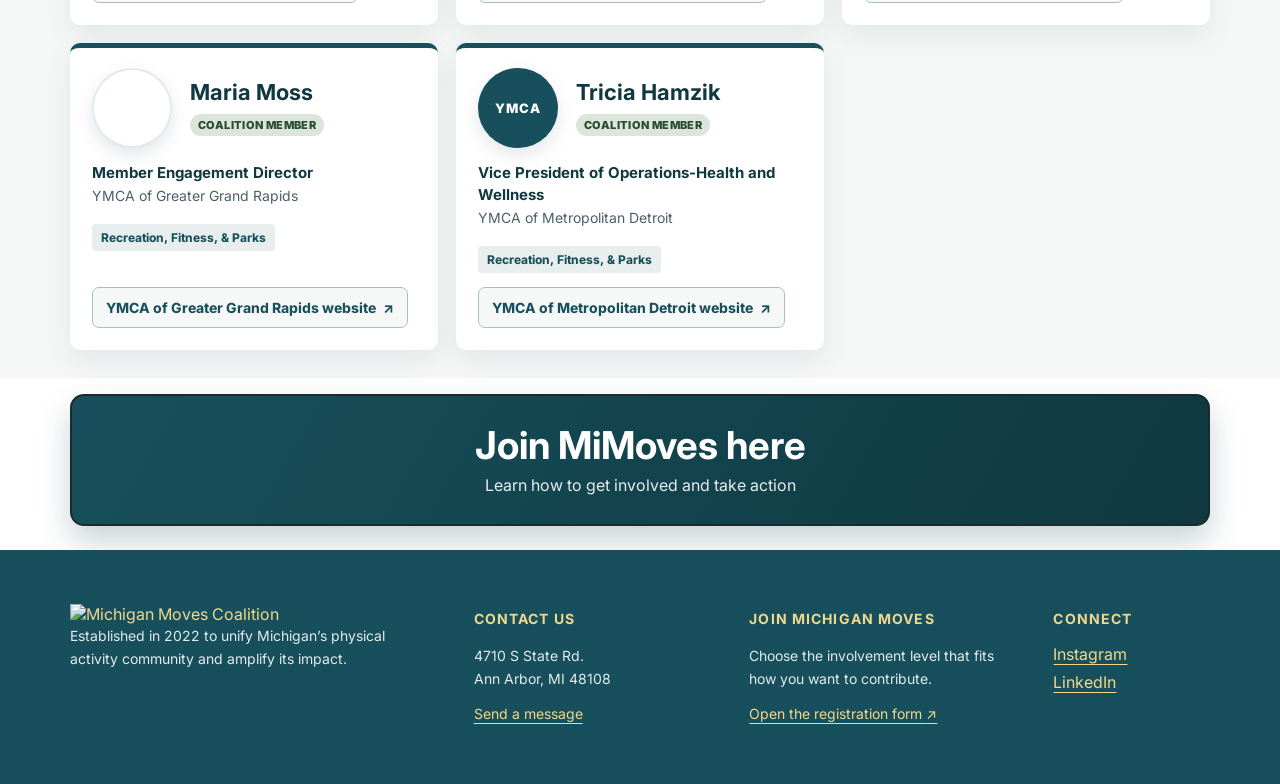
==== commit fb67dad7: "Apply directory hero sizing annotations" ====
--- a/docs/directory/variation-a/index.html
+++ b/docs/directory/variation-a/index.html
@@ -10,7 +10,7 @@
   <link rel="preconnect" href="https://fonts.googleapis.com">
   <link rel="preconnect" href="https://fonts.gstatic.com" crossorigin>
   <link href="https://fonts.googleapis.com/css2?family=Inter:wght@400;500;600;700;800;900&amp;display=swap" rel="stylesheet">
-  <link rel="stylesheet" href="../../assets/prototype.css?v=20260922-annotations-2">
+  <link rel="stylesheet" href="../../assets/prototype.css?v=20260922-annotations-6">
   <link rel="stylesheet" href="../../assets/feedback.css?v=20260813-flow-height">
   <script src="../../assets/shared.js?v=20260908-latest-comments-4" defer></script>
   <script src="../../assets/directory-data.js?v=20260921-comments-1" defer></script>
--- a/docs/assets/prototype.css
+++ b/docs/assets/prototype.css
@@ -228,6 +228,15 @@
   transition: transform .16s ease, background .16s ease, color .16s ease, border-color .16s ease;
 }
 .mmc-btn:hover { transform: translateY(-2px); background: var(--mmc-gold-strong); }
+.mmc-page a.mmc-follow-up-directory-link {
+  border-radius:12px!important;
+  background:var(--mmc-gold)!important;
+  color:var(--mmc-deep)!important;
+}
+.mmc-page a.mmc-follow-up-directory-link:hover {
+  background:var(--mmc-gold-strong)!important;
+  color:var(--mmc-deep)!important;
+}
 .mmc-btn--teal { background: var(--mmc-primary); color: #fff; }
 .mmc-btn--teal:hover { background: var(--mmc-deep); }
 .mmc-btn--outline { border-color: currentColor; background: transparent; color: #fff; }
@@ -1947,7 +1956,7 @@
   background-image:var(--mmc-hero-image);
 }
 .mmc-involved--a.mmc-final-a .mmc-final-hero {
-  background-size:var(--mmc-hero-size-desktop,112% auto);
+  background-size:var(--mmc-hero-size-desktop,135% auto);
   background-position:var(--mmc-hero-position-desktop,left 27%);
 }
 .mmc-directory--a.mmc-final-a .mmc-final-hero {
@@ -2062,7 +2071,7 @@
 }
 
 .mmc-directory--a.mmc-final-a .mmc-final-hero {
-  min-height:520px;
+  min-height:494px;
 }
 .mmc-directory--a.mmc-final-a .mmc-final-hero .mmc-hero__inner {
   padding-top:58px;
@@ -2160,13 +2169,14 @@
 .mmc-involved--a.mmc-final-a .mmc-follow-up-bar > .mmc-btn {
   background:var(--mmc-gold);
   color:var(--mmc-deep);
+  border-radius:12px;
 }
 .mmc-involved--a.mmc-final-a .mmc-follow-up-bar > .mmc-btn:hover {
   background:var(--mmc-gold-strong);
   color:var(--mmc-deep);
 }
 .mmc-directory--a.mmc-final-a .mmc-final-hero .mmc-hero__inner {
-  min-height:520px;
+  min-height:494px;
   padding-top:56px;
   padding-bottom:52px;
   display:flex;
@@ -2175,13 +2185,16 @@
 }
 .mmc-directory--a.mmc-final-a .mmc-final-hero__grid {
   width:100%;
+  grid-template-columns:minmax(0,800px);
 }
 .mmc-directory--a.mmc-final-a .mmc-hero__content {
-  max-width:600px;
+  max-width:800px;
 }
 .mmc-directory--a.mmc-final-a .mmc-hero__content h1 {
+  width:800px;
+  max-width:100%;
   margin-bottom:24px;
-  font-size:clamp(3rem,4.5vw,3.6rem);
+  font-size:clamp(3.2rem,6vw,4.47rem);
 }
 .mmc-directory--a.mmc-final-a .mmc-hero__content .mmc-hero__lead {
   max-width:560px;
@@ -2191,13 +2204,27 @@
 .mmc-directory--a.mmc-final-a .mmc-directory-join-callout--final {
   border-color:var(--mmc-text);
 }
+.mmc-directory--a.mmc-final-a .mmc-search-coalition {
+  height:64px;
+  min-height:64px;
+  padding:18px 26px;
+  font-weight:800;
+}
 
 @media(max-width:800px) {
+  .mmc-involved--a.mmc-final-a .mmc-final-hero {
+    background-size:var(--mmc-hero-size-mobile,cover);
+    background-position:var(--mmc-hero-position-mobile,center);
+  }
   .mmc-directory--a.mmc-final-a .mmc-final-hero .mmc-hero__inner {
     min-height:500px;
     padding-block:48px;
     justify-content:center;
   }
-  .mmc-directory--a.mmc-final-a .mmc-hero__content h1 { margin-bottom:18px; }
+  .mmc-directory--a.mmc-final-a .mmc-final-hero__grid { grid-template-columns:minmax(0,1fr); }
+  .mmc-directory--a.mmc-final-a .mmc-hero__content h1 {
+    margin-bottom:18px;
+    font-size:clamp(2.65rem,12vw,3.2rem);
+  }
   .mmc-directory--a.mmc-final-a .mmc-hero__content .mmc-hero__lead { margin-bottom:26px; }
 }
